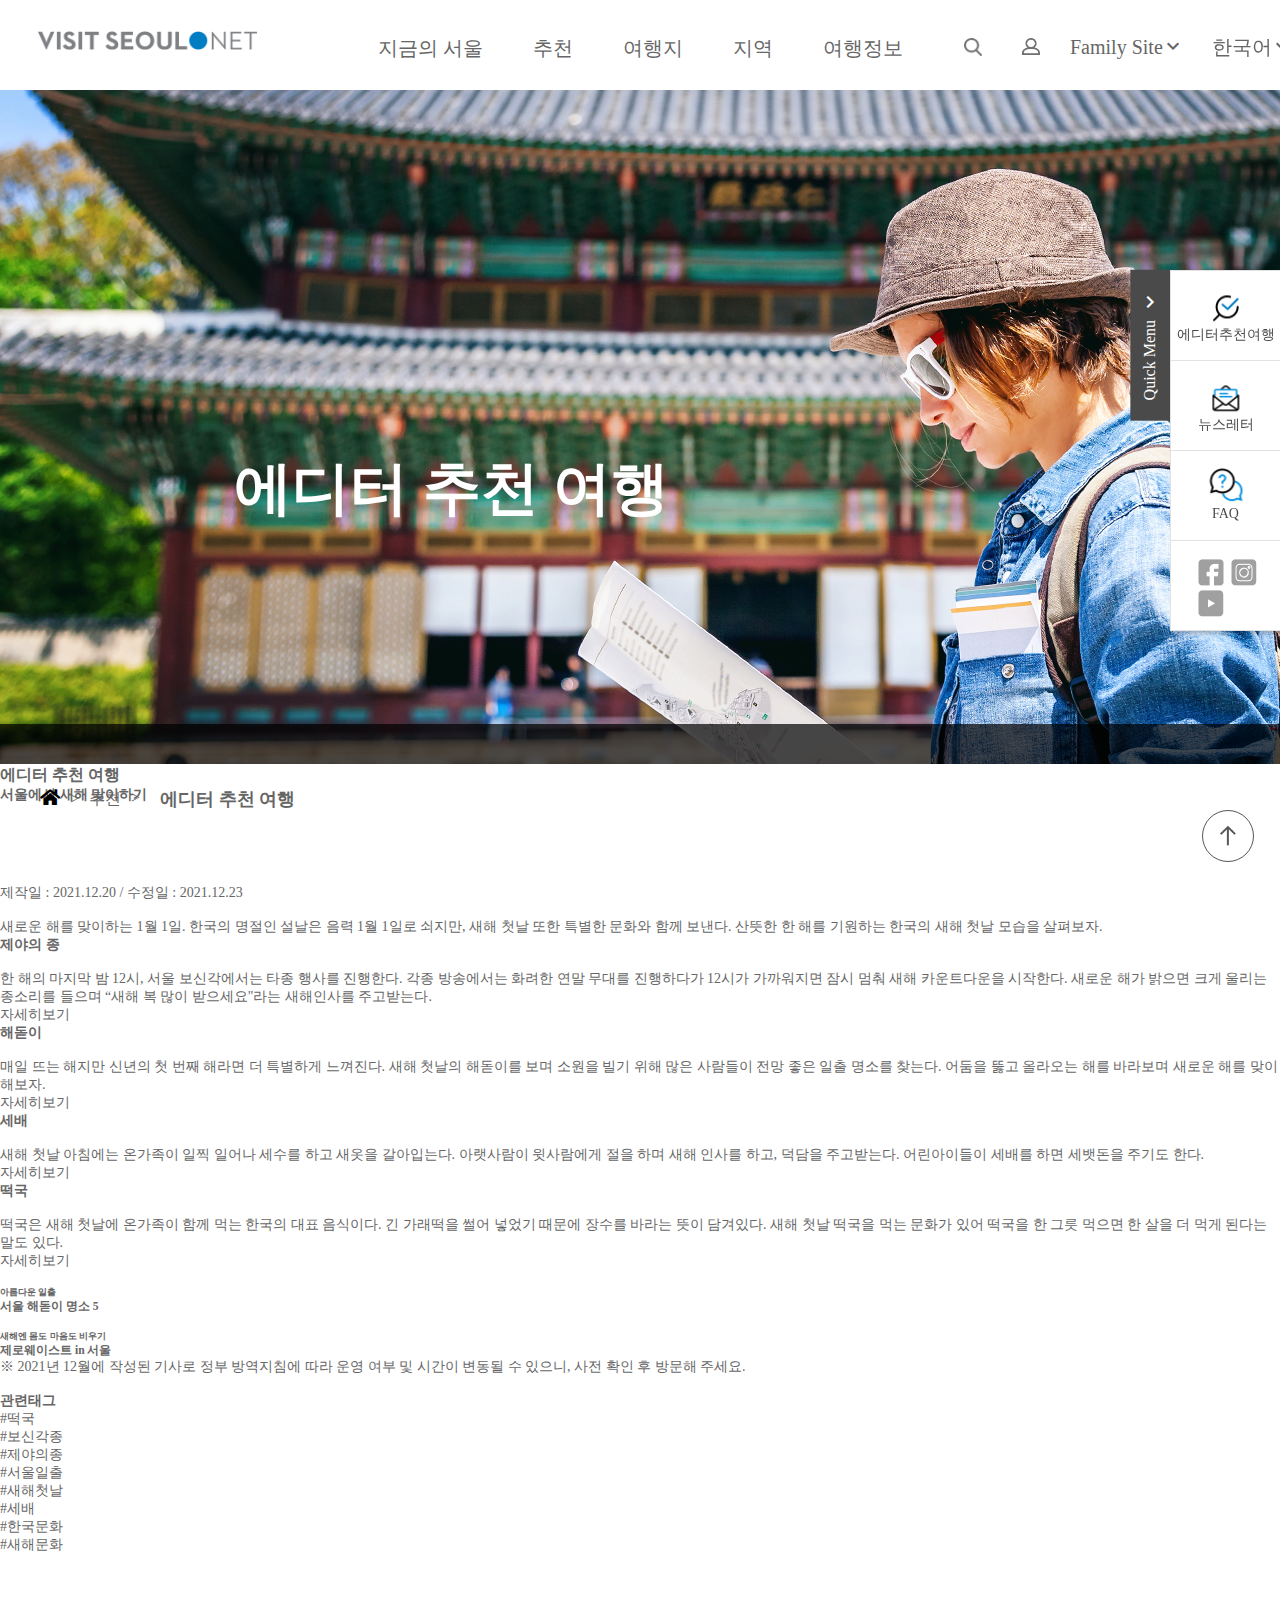
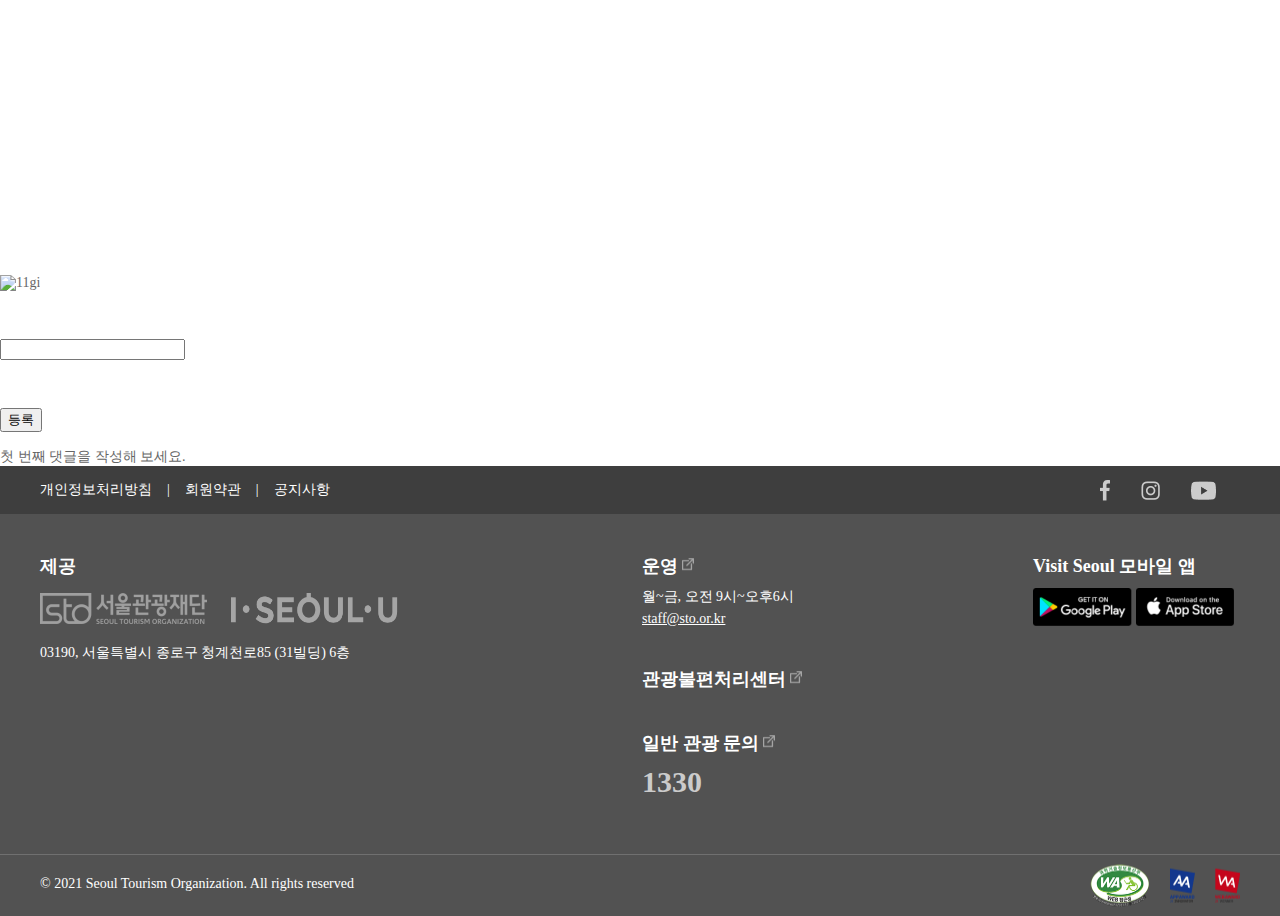
==== page/editors_pick.html @ bf6af407 "first" ====
<!DOCTYPE html>
<html lang="ko">
  <head>
    <meta charset="utf-8" />
    <meta http-equiv="X-UA-Compatible" content="IE=edge" />
    <meta name="viewport" content="width=device-width, initial-scale=1, viewport-fit=cover" />
    <meta name="apple-mobile-web-app-title" content="VisitSeoul" />
    <title>서울관광의 모든 것, Visit Seoul | 서울시 공식 관광정보 웹사이트</title>
    <meta name="description" content="다양한 서울 여행 정보를 만나보세요. 서울의 명소, 맛집, 카페, 호텔, 축제, 공연, 에디터 추천 여행 등 서울의 놀거리. 교통, 가이드북, 지도 등 여행 시 필요한 유용한 서울관광정보를 서울관광재단 Visit Seoul이 제공합니다." />
    <link rel="shortcut icon" type="image/x-icon" href="../favicon (1).ico" />
    <link href="https://fonts.googleapis.com/icon?family=Material+Icons" rel="stylesheet">
    <link rel="stylesheet" href="../fa/css/all.min.css" />
    <link rel="stylesheet" href="../css/web-font.css" />
    <link rel="stylesheet" href="../css/style-pc.css" media="screen and (min-width: 770.0px)" />
    <link rel="stylesheet" href="../css/style-m.css" media="screen and (max-width: 769.9px)" />
    <script src="../js/jquery-3.6.0.min.js"></script>
    <script src="../js/dino-common.js"></script>
  </head>

  <body class="sub editiors-pick">
    <div id="wrapper">
      <a href="#main" id="skip-nav">본문 바로가기</a>
      
      <div class="quick-menu on">
        <p>Quick Menu<span class="material-icons">expand_more</span></p>
        
        <ul>
          <li><a href="#"><img alt="에디터추천여행" src="../img/icn_quickMenu_pick@2x.png"><span>에디터추천여행</span></a></li>
          <li><a href="#"><img alt="뉴스레터" src="../img/icn_quickMenu_newsletter@2x.png"><span>뉴스레터</span></a></li>
          <li><a href="#"><img alt="FAQ" src="../img/icn_quickMenu_faq@2x.png"><span>FAQ</span></a></li>
          <li class="last-list">
          <a href="#">
            <img alt="facebook" src="../img/icn_quicksns_facebook@2x.png">
          </a>
          <a href="#">
            <img alt="insta" src="../img/icn_quicksns_insta@2x.png">
          </a>
          <a href="#">
            <img alt="youtube" src="../img/icn_quicksns_youtube@2x.png">
          </a>
          </li>
        </ul>
      </div>
      <div class="mobile-quick-menu">
        <ul>
          <li><a href="#">
              <h5>에디터추천여행</h5>
              <div>
              <img alt="에디터추천여행" src="../img/icn_quickMenu_pick@2x.png" />
              </div>
          </a></li>
          <li><a href="#">

              <h5>뉴스레터</h5>
              <div>
              <img alt="뉴스레터" src="../img/icn_quickMenu_newsletter@2x.png" />
              </div>
          </a></li>
          <li><a href="#">

              <h5>FAQ</h5>
              <div>
              <img alt="FAQ" src="../img/icn_quickMenu_faq@2x.png" />
              </div>
          </a></li>
          <li class="menu-open">
            <a href="#">
              <div class="open-close">
              <i class="fas fa-plus"></i>
              </div>
            </a>
          </li>
        </ul>
      </div>
      
      <a href="#" class="top-button"><img alt="top" src="../img/icn_top.png" /></a>

      <header id="header">
        <div class="header-box">
          <h1>
             <a href="/index.html"><img alt="visit seoul" src="../img/intro/ico_logo@2x.png"></a>
          </h1>
          <div id="mobile-menu" class="mobile">
            <a href="#" class="menu"><img alt="menu" src="../img/ico-mobile-menu@2x.png" /></a>
            <a href="#"><img alt="menu" src="../img/ico-search-gray@2x.png" /></a>
          </div>
          <nav id="gnb">

            <div class="mobile-gnb">
              <div class="title"> 
                <img alt="상단" class="logo" src="../img/intro/ico_logo@2x.png" />
                <a href="#"><img alt="닫기" class="close" src="../img/icn_search_close@2x.png" /></a>
                <div class="login">
                  <a href="#"><img alt="로그인" src="../img/ico-login-gray@2x.png" /></a>
                </div>
              </div>
              <ul class="sub-menu">
                  <li>
                    <a href="#">
                    Family Site<i class="fas fa-chevron-down"></i>
                    </a>
                    <div class="select">
                      <ul>
                        <li>
                          <a href="#">Visit Seoul</a>
                        </li>
                        <li>
                          <a href="#">Partners</a>
                        </li>
                        <li>
                          <a href="#">Convention</a>
                        </li>
                        <li>
                          <a href="#">About STO</a>
                        </li>
                        <li>
                          <a href="#">Medical Tour</a>
                        </li>
                        <li>
                          <a href="#">TOURISM ARCHIVE</a>
                        </li>
                        <li>
                          <a href="#">TOURISM PLAZA</a>
                        </li>
                      </ul>
                    </div>
                  </li>
                  <li>
                    <a href="#">
                    한국어<i class="fas fa-chevron-down"></i>
                    </a>
                    <div class="select">
                      <ul>
                        <li>
                          <a href="#">한국어</a>
                        </li>
                        <li>
                          <a href="#">ENGLISH</a>
                        </li>
                        <li>
                          <a href="#">일본어</a>
                        </li>
                        <li>
                          <a href="#">중국어 간체</a>
                        </li>
                        <li>
                          <a href="#">중국어 본체</a>
                        </li>
                        <li>
                          <a href="#">кийязык&nbsp;<span>beta</span></a>
                        </li>
                        <li>
                          <a href="#">Malay&nbsp;<span>beta</span></a>
                        </li>

                      </ul>
                    </div>
                  </li>
              </ul>
            </div>

            <ul>
              <li>
                <a href="#">지금의 서울<i class="fas fa-chevron-down"></i></a>
                <div class="sub">
                  <div class="content">
                    <div class="title">
                      <h3>지금의<br />서울<h3>
                    </div>
                    <div class="inner">
                      <ul>
                        <li><a href="#">이벤트</a></li>
                        <li><a href="#">축제&amp;행사  </a></li>
                        <li><a href="#">전시</a></li>
                        <li><a href="#">공연 </a></li>
                      </ul>
                    </div>
                  </div>
                </div>
              </li>

              <li>
                <a href="#">추천<i class="fas fa-chevron-down"></i></a>
                <div class="sub">
                  <div class="content">
                  <div class="title">
                    <h3>추천</h3>
                    <p>VISIT SOEUL에서 추천하는 <br />다양한 경험</p>
                  </div>
                  <div class="inner">
                    <ul>
                      <li><a href="#">에디터 추천 여행</a></li>
                      <li><a href="#">서울관광 추천 테마코스</a></li>
                      <li><a href="#">서울도보해설관광</a></li>
                      <li><a href="#">한류관광</a></li>
                      <li><a href="#">원 모어 트립(ONE MORE TRIP)</a></li>
                      <li><a href="#">서울관광할인패스</a></li>
                      <li><a href="#">서울의료관광</a></li>
                      <li><a href="#">서울관광플라자</a></li>
                    </ul>
                  </div>
                  </div>
                </div>          
              </li>

              <li>
                <a href="#">여행지<i class="fas fa-chevron-down"></i></a></a>
                <div class="sub">
                  <div class="content">
                  <div class="title">
                    <h3>여행지</h3>
                    <p>다양한 테마의 서울 여행</p>
                  </div>
                  <div class="inner">
                    <ul>
                      <li><a href="#">명소</a></li>
                      <li><a href="#">자연&amp;관광</a></li>
                      <li><a href="#">엔터테인먼트</a></li>
                      <li><a href="#">쇼핑</a></li>
                      <li><a href="#">음식</a></li>
                      <li><a href="#">호텔</a></li>
                      <li><a href="#">게스트하우스</a></li>
                    </ul>
                  </div>
                  </div>
                </div>   
              </li>

              <li>
                <a href="#">지역<i class="fas fa-chevron-down"></i></a></a>
                <div class="sub">
                  <div class="content">
                  <div class="title">
                    <h3>지역</h3>
                    <p>지역별로 구성된<br />스마트한 관광정보</p>
                  </div>
                  <div class="inner">
                    <ul>
                      <li><a href="#">광화문</a></li>
                      <li><a href="#">명동</a></li>
                      <li><a href="#">동대문</a></li>
                      <li><a href="#">홍대</a></li>
                      <li><a href="#">여의도</a></li>
                      <li><a href="#">이태원</a></li>
                      <li><a href="#">강남</a></li>
                      <li><a href="#">잠실</a></li>
                      <li><a href="#">기타</a></li>
                    </ul>
                  </div>
                  </div>
                </div>   
              </li>

              <li>
                <a href="#">여행정보<i class="fas fa-chevron-down"></i></a></a>
                <div class="sub">
                  <div class="content">
                  <div class="title">
                    <h3>여행정보</h3>
                    <p>서울 여행에 대한<br />기본 정보를 한눈에</p>
                  </div>
                  <div class="inner">
                    <ul>
                      <li><a href="#">가이드북&amp;지도</a></li>
                      <li><a href="#">교통</a></li>
                      <li><a href="#">서울시티투어버스</a></li>
                      <li><a href="#">서울의 날씨</a></li>
                      <li><a href="#">서울의 계절</a></li>
                      <li><a href="#">지역 관광정보</a></li>
                      <li><a href="#">서울다누림관광</a></li>
                      <li><a href="#">여행자 지원</a></li>
                      <li><a href="#">코로나19 서울관광안전지수 (beta)</a></li>
                    </ul>
                  </div>
                  </div>
                </div>   
              </li>
            </ul>
          </nav>
          

          <ul id="side-menu">
            <li>
              <a href="#">
                <img alt="search" src="../img/ico-search-gray@2x.png" />
              </a>
              <div class="search">
                <div class="search-box">
                  <input type="text" name="" id="search-keyword" placeholder="검색어를 입력해 주세요" />
                  <a href="#">
                    <img alt="search-keyword" src="../img/ico-search-gray@2x.png" />
                  </a>
                </div>
                <ol>
                  <h4>검색순위</h4>
                  <div class="list-1">
                    <li><p>1</p><a href="#">한강</a></li>
                    <li><p>2</p><a href="#">경복궁</a></li>
                    <li><p>3</p><a href="#">남산</a></li>
                    <li><p>4</p><a href="#">bts</a></li>
                    <li><p>5</p><a href="#">체험</a></li>
                  </div>
                  <div class="list-2">
                  <li><p>6</p><a href="#">인사동</a></li>
                  <li><p>7</p><a href="#">동대문</a></li>
                  <li><p>8</p><a href="#">북촌</a></li>
                  <li><p>9</p><a href="#">야경</a></li>
                  <li><p>10</p><a href="#">이태원</a></li>
                  </div>
                </ol>
                <a href="#">
                  <img alt="close" src="../img/icn_search_close@2x.png" />
                </a>
              </div>
            </li>

            <li>
              <a href="#">
                <img alt="login" src="../img/ico-login-gray@2x.png">
                <span class="ir-hidden">로그인</span>
              </a>
            </li>

            <li>
              <div class="title">
                <a href="#" class="left">Family Site
                  <span class="material-icons">expand_more</span>
                </a>
              </div>
              <div class="familysite">
                <ul>
                  <li>
                    <a href="#">Visit Seoul</a>
                  </li>
                  <li>
                    <a href="#">Partners</a>
                  </li>
                  <li>
                    <a href="#">Convention</a>
                  </li>
                  <li>
                    <a href="#">About STO</a>
                  </li>
                  <li>
                    <a href="#">Medical Tour</a>
                  </li>
                  <li>
                    <a href="#">TOURISM ARCHIVE</a>
                  </li>
                  <li>
                    <a href="#">TOURISM PLAZA</a>
                  </li>
                </ul>
              </div>
            </li>

            <li>
              <div class="title">
                <a href="#" class="right">한국어
                  <span class="material-icons">expand_more</span>
                </a>
              </div>

              <div class="language">
                <ul>
                  <li>
                    <a href="#">한국어</a>
                  </li>
                  <li>
                    <a href="#">ENGLISH</a>
                  </li>
                  <li>
                    <a href="#">日本語</a>
                  </li>
                  <li>
                    <a href="#">简体中文</a>
                  </li>
                  <li>
                    <a href="#">繁體中文</a>
                  </li>
                  <li>
                    <a href="#">русскийязык&nbsp;<span>beta</span></a>
                  </li>
                  <li>
                    <a href="#">Malay&nbsp;<span>beta</span></a>
                  </li>

                </ul>
              </div>
            </li>
          </ul>
        </div>  
      </header>
      
      <main id="main">
        <section id="sub_main-visual">
          <div>
            <img alt="추천여행지" src="../img/editors_pick/getImage.png" />
            <h2>에디터 추천 여행</h2>
            <div class="black-bar"></div>
          </div>
        </section>

        <section id="post">
          <ul class="top">
            <li>
              <i class="fas fa-home"></i>
            </li>
            <li>추천</li>
            <li>
              <a href="#"><h3>에디터 추천 여행</h3></a>
            </li>
          </ul>
          <article>
            <div class="title">
              <h3>에디터 추천 여행</h3>
              <h4>서울에서 새해 맞이하기</h4>
              <ul>
                <li><a href="#"><img alt="" src="" /></a></li>
                <li><a href="#"><img alt="" src="" /></a></li>  
                <li><a href="#"><img alt="" src="" /></a></li> 
                <li><a href="#"><img alt="" src="" /></a></li> 
                <li><a href="#"><img alt="" src="" /></a></li>
              </ul>
              <p class ="date">제작일 : 2021.12.20 / 수정일 : 2021.12.23</p>
            </div>


            <div class="sec1">
              <ul>
                <li>
                  <ul>
                    <li>
                      <img alt="" src="" />
                      <p>새로운 해를 맞이하는 1월 1일. 한국의 명절인 설날은 음력 1월 1일로 쇠지만, 새해 첫날 또한 특별한 문화와 함께 보낸다. 산뜻한 한 해를 기원하는 한국의 새해 첫날 모습을 살펴보자.</p>
                    </li>
                    <li>
                      <h4>제야의 종</h4>
                      <img alt="" src="" />
                      <p>한 해의 마지막 밤 12시, 서울 보신각에서는 타종 행사를 진행한다. 각종 방송에서는 화려한 연말 무대를 진행하다가 12시가 가까워지면 잠시 멈춰 새해 카운트다운을 시작한다. 새로운 해가 밝으면 크게 울리는 종소리를 들으며 “새해 복 많이 받으세요"라는 새해인사를 주고받는다.</p>
                      <p class="more-info">자세히보기</p>
                    </li>
                  </ul>
                </li>

                <li>
                  <ul>
                    <li>
                      <h4>해돋이</h4>
                      <img alt="" src="" />
                      <p>매일 뜨는 해지만 신년의 첫 번째 해라면 더 특별하게 느껴진다. 새해 첫날의 해돋이를 보며 소원을 빌기 위해 많은 사람들이 전망 좋은 일출 명소를 찾는다. 어둠을 뚫고 올라오는 해를 바라보며 새로운 해를 맞이해보자.</p>
                      <p class="more-info">자세히보기</p>
                    </li>
                  </ul>
                </li>

                <li>
                  <ul>
                    <li>
                      <h4>세배</h4>
                      <img alt="" src="" />
                      <p>새해 첫날 아침에는 온가족이 일찍 일어나 세수를 하고 새옷을 갈아입는다. 아랫사람이 윗사람에게 절을 하며 새해 인사를 하고, 덕담을 주고받는다. 어린아이들이 세배를 하면 세뱃돈을 주기도 한다.</p>
                      <p class="more-info">자세히보기</p>
                    </li>
                    <li>
                      <h4>떡국</h4>
                      <img alt="" src="" />
                      <p>떡국은 새해 첫날에 온가족이 함께 먹는 한국의 대표 음식이다. 긴 가래떡을 썰어 넣었기 때문에 장수를 바라는 뜻이 담겨있다. 새해 첫날 떡국을 먹는 문화가 있어 떡국을 한 그릇 먹으면 한 살을 더 먹게 된다는 말도 있다.</p>
                      <p class="more-info">자세히보기</p>
                    </li>
                  </ul>
                </li>
              </ul>

              <div class="linked_article">
                <ul>
                  <li><a href="">
                    <img alt="" src="" />
                    <h6>아름다운 일출</h6>
                    <h5>서울 해돋이 명소 5</h5>
                  </a></li>

                  <li><a href="">
                    <img alt="" src="" />
                    <h6>새해엔 몸도 마음도 비우기</h6>
                    <h5>제로웨이스트 in 서울</h5>
                    <p>※ 2021년 12월에 작성된 기사로 정부 방역지침에 따라 운영 여부 및 시간이 변동될 수 있으니, 사전 확인 후 방문해 주세요.</p>
                  </a></li>
                </ul>
              </div>

              <div class="linked_tag">
                <img alt="" src="" /><h4>관련태그</h4>
                <ul>
                  <li><a href="#">#떡국</a></li>
                  <li><a href="#">#보신각종</a></li>
                  <li><a href="#">#제야의종</a></li>
                  <li><a href="#">#서울일출</a></li>
                  <li><a href="#">#새해첫날</a></li>
                  <li><a href="#">#세배</a></li>
                  <li><a href="#">#한국문화</a></li>
                  <li><a href="#">#새해문화</a></li>
                </ul>
              </div>
            </div>
          </article>
         

        </section>
        
        <section id="reply">
          <ul>
            <li><a href="#"><img alt="11gi" src="" /></a></li>
            <li><a href="#"><img alt="" src="" /></a></li>
            <li><a href="#"><img alt="" src="" /></a></li>
            <li><a href="#"><img alt="" src="" /></a></li>
          </ul>

          <div class="input_reply">
            <input type="text" />
            <div class="bottom_reply">
              <ul>
                <li><a href="#"><img alt="" src="" /></a></li>
                <li><a href="#"><img alt="" src="" /></a></li>
                <li class="warning"><a href="#"><img alt="" src="" /></a></li>
              </ul>

              <button>등록</button>
            </div>
          </div>

          <img alt="" src="" />
          <p>첫 번째 댓글을 작성해 보세요.</p>

        </section>
      </main>










































      <footer id="footer">
        <div class="top-footer">
          <div class="top-inner">
          <ul class="others">
            <li><a href="#">개인정보처리방침</a></li>
            <li><a href="#">회원약관</a></li>
            <li><a href="#">공지사항</a></li>
          </ul>
          <ul class="sns">
            <li><a href="#"><img alt=" " src="../img/icn_footer_sns_facebook@2x.png" /></a></li>
            <li><a href="#"><img alt=" " src="../img/icn_footer_sns_insta@2x.png" /></a></li>
            <li><a href="#"><img alt=" " src="../img/icn_footer_sns_youtube@2x.png" /></a></li>
          </ul>
        </div>
        </div>
        <div class="main-footer">
          <ul class="footer-middle">
            <li class="address">
              <address>
                <h4>제공</h4>
                <a href="#"><img alt=" " src="../img/logo_sto_ko@2x.png" /></a>
                <a href=""><img alt=" " src="../img/logo_iseoulu@2x.png" /></a>
                <p>03190, 서울특별시 종로구 청계천로85 (31빌딩) 6층</p>
              </address>
            </li>

            <li class="inquiry">
              <ul>
                <li>
                  <a href="#">
                    <h4>운영</h4>
                    <img alt=" " src="../img/icn_footer_link@2x.png">
                  </a>
                  <p>월~금, 오전 9시~오후6시</p>
                  <a href="mailto:staff@sto.or.kr" class="email">staff@sto.or.kr</a>
                </li>

                <li>
                  <a href="#">
                    <h4>관광불편처리센터</h4>
                    <img alt=" " src="../img/icn_footer_link@2x.png">
                  </a>
                </li>

                <li>
                  <a href="#">
                    <h4>일반 관광 문의</h4>
                    <img alt=" " src="../img/icn_footer_link@2x.png">
                  </a>
                  <p class="number">1330</p>
                </li>
              </ul>
            </li>


            <li class="mobile-app">
              <h4>Visit Seoul 모바일 앱</h4>
                <a href="#">
                  <img alt=" " src="../img/img_googleplay@2x.png">
                  <img alt=" " src="../img/img_ios@2x.png">
                </a>
            </li>
          </ul>
        </div>
        <div class="bottom-footer">
          <div class="inner">
            <p>
              © 2021 Seoul Tourism Organization. All rights reserved
            </p>
            
            <ul>
              <li><img alt=" " src="../img/icn_footer_accessiblity_2022@2x.png"></li>
              <li><img alt=" " src="../img/icn_footer_appaward_2021@2x.png"></li>
              <li><img alt=" " src="../img/icn_footer_webaward_2021@2x.png"></li>
            </ul>
          </div>
        </div>
      </footer>
    </div>
    <script>
      'use strict';
    </script>



  </body>
</html>
---- css/web-font.css ----
@charset "utf-8";

@font-face {
  font-family: 'NanumSquare';
  font-weight: 300;
  src: url(../font/NanumSquareL.woff) format('woff'),
       url(../font/NanumSquareL.ttf) format('truetype');
}

@font-face {
  font-family: 'NanumSquare';
  font-weight: 400;
  src: url(../font/NanumSquareR.woff) format('woff'),
       url(../font/NanumSquareR.ttf) format('truetype');
}

@font-face {
font-family: 'NanumSquare';
font-weight: 700;
src: url(../font/NanumSquareB.woff) format('woff'),
     url(../font/NanumSquareB.ttf) format('truetype');
}

@font-face {
font-family: 'NanumSquare';
font-weight: 800;
src: url(../font/NanumSquareEB.woff) format('woff'),
     url(../font/NanumSquareEB.ttf) format('truetype');
}
---- css/style-pc.css ----
@charset "utf-8";


/* reset */
html {-webkit-text-size-adjust: none; text-size-adjust: none;}
body {margin: 0;}
h1, h2, h3, h4, h5, h6, ul, ol, li, dl, dt, dd, p {margin: 0; padding: 0;}
h1, h2, h3, h4, h5, h6 {font-weight: 700;}
a {color: inherit; text-decoration: inherit;}
li {list-style: none;}
img {vertical-align: middle; max-width: 100%;}
address, em, i, cite {font-style: normal;}
table {border-collapse: collapse;}
table caption {overflow: hidden; width: 0; height: 0;}
i[class^="fa"] {position: relative; display: inline-block; vertical-align: middle; overflow: hidden;}
i[class^="fa"] span {position: absolute; left: -9999px;}
.ir-hidden {position: absolute; left: -9999px;}
.mobile {display: none !important;}
br.only-m {content: '';}
br.only-m::after {content: '\00a0';}


/* common */
body {font-family: 'NotoSansKR''Tangerine', sans-serif, serif; font-size: 14px; color: #333333; background: #ffffff;}
#wrapper {min-width: 770px; overflow: hidden;}
#skip-nav {position: fixed; left:0; top: -40px; width: 100%; line-height: 40px; text-align: center; background-color: rgba(0, 0, 0, 0.8); color: #ffffff; font-size: 16px; transition: top 0.3s; z-index: 100000;}
#skip-nav:focus {top: 0;}

#wrapper > div.mobile-quick-menu {display: none;}
#wrapper > div.quick-menu {position: fixed; right: 0; top: 50%; transform: translate(100%, -50%); z-index: 10000;}
#wrapper > div.quick-menu.on {position: fixed; right: 0.5px; top: 50%; transform: translate(0, -50%); z-index: 1000; box-shadow: 5px 3px 5px 0 rgba(2, 0, 5, 0.3), -5px -5px 5px 5px rgba(0, 0, 0, 0.2) inset;}

#wrapper > div.quick-menu p {position: absolute; width: 151px; height: 40px; background-color: #4a4a4a; color: #ffffff; font-size: 16px; text-align: center; line-height: 40px; left: 0; top: 20%; transform: translate(-63%, -42%) rotate(270deg);}
#wrapper > div.quick-menu p span {position: relative; top: 17%; padding-left: 6px;}
#wrapper > div.quick-menu ul {width: 110px; height: 360px; background-color: #ffffff;}
#wrapper > div.quick-menu ul li {position: relative; width:100%; height: 89px; border: 1px solid #e2e2e2;}
#wrapper > div.quick-menu ul li + li {border-top: none;}

#wrapper > div.quick-menu ul li a {width: 110px; height: 89px; position: absolute; }
#wrapper > div.quick-menu ul li a span {width: 110px; position: absolute; left: 0; top: 30px; left: 50%; top: 60%; transform: translate(-50%, 10%); text-align: center; font-size: 14px; color: #4a4a4a;}
#wrapper > div.quick-menu ul li a img {position: relative; width: 26px; height: 26px; left: 50%; top: 30%; transform: translate(-50%, -10%);}
#wrapper > div.quick-menu ul li + li img {width: 27px;}
#wrapper > div.quick-menu ul li:nth-child(3) img {width: 33px; height: 33px; left: 50%; top: 30%; transform: translate(-50%, -30%);}

#wrapper > div.quick-menu ul li.last-list {}
#wrapper > div.quick-menu ul li.last-list a {width: 25px; height: 25px;}
#wrapper > div.quick-menu ul li.last-list a:nth-child(1) {left: 25%; top: 15%;}
#wrapper > div.quick-menu ul li.last-list a:nth-child(2) {left: 55%; top: 15%;}
#wrapper > div.quick-menu ul li.last-list a:nth-child(3) {left: 25%; top: 50%;}

#wrapper > a.top-button {position: fixed; z-index: 1000000; right: 2%; top: 90vh; border: 1px solid #555555; width: 50px; height: 50px; border-radius: 30px; text-align: center; background-color: #ffffff;}
#wrapper > a.top-button > img {position: relative; left: 0; top: 50%; transform: translate(0, -50%); width: 16px;}

#header {position: fixed; left: 0; top: 0;  width: 100%; height: 90px; background-color: #ffffff; color: #666666; font-size: 20px; box-sizing: border-box; z-index: 1000;}
#header > div.header-box {position: relative; height: 100%;}
#header h1 {position: absolute; left: 3%; top: 40%; transform: translate(0, -50%); width: 220px; z-index: 10000;}
#header h1 a {display: block;}


#gnb {position: absolute; left: 50%; top: 25px; transform: translate(-50%, 0); z-index: 1000;}
#gnb > div.mobile-gnb {display: none;}
#gnb > ul > li {float: left;}

#gnb > ul > li > a {display: block; padding: 10px 25px 23px 25px; font-size: 20px;}
#gnb > ul > li > a > i {display: none;}
#gnb > ul > li.open > a,
#gnb > ul > li > a:hover {border-bottom: 5px solid #137DC3; transition: all 0.1s;}

#gnb > ul > li > div.sub {display: none;}


#gnb > ul > li > div.sub {position: fixed; left: 0; top: 90px; width: 100%; color: #000000; background-color: #ffffff; height: 60vh; z-index: 1000;}
#gnb > ul > li > div.sub > div.content {position: relative; width: 1000px; height: 500px; left: 50%; top: 10%; transform: translate(-50%, 0);}

#gnb > ul > li > div.sub > div.content > div.title {width: 250px; height: 100%;}
#gnb > ul > li > div.sub > div.content > div.title h3 {font-size: 42px;}
#gnb > ul > li > div.sub > div.content > div.title p {font-size: 16px; margin-top: 10px;}
#gnb > ul > li > div.sub > div.content > div.inner {position: absolute; width: 500px; left: 25%; top: 0; color: #333333; font-size: 20px;}
#gnb > ul > li > div.sub > div.content > div.inner > ul > li {}
#gnb > ul > li > div.sub > div.content > div.inner > ul > li:hover {color: #137DC3; transition: all 0.3s;}
#gnb > ul > li > div.sub > div.content > div.inner > ul > li + li {padding-top: 20px;}

/* #gnb div.sub div.content-box { margin: 0 auto;}
#gnb div.sub > div.top > div > ul {overflow: hidden;}
#gnb div.sub > div.top > div > ul > li {float: left; width: 20%; margin-bottom: 20px;}
#gnb div.sub > div.top > div > ul > li:nth-child(5n + 1) {clear: left;}
#gnb div.sub > div.top > div > ul > li > a {font-size: 14px; font-weight: 700; color: #ffffff;}

#gnb div.sub > div.top > div > ul > li > ul {margin-top: 15px;}
#gnb div.sub > div.top > div > ul > li > ul > li + li {margin-top: 6px;} */

#side-menu {position: absolute; width: 100%; height: 90px; right: 70px; top: 0;}
#side-menu li {float: left; position: relative; left: 80%; top: 28px; height: 30px;}
#side-menu li div.title {font-weight: 540; top: 5%}
#side-menu li div.title.on {color: #0066eb;}
#side-menu li div.title span {left: 10%; top: 30%; transform: translate(-30%, 15%);}
#side-menu > li + li {padding-left: 20px;}
#side-menu li img {width: 18px; padding: 10px;}
#side-menu li div {position: relative; top: 5px;}
#side-menu li div a p {position: absolute; top: 65%; transform: translate(50%, -10%); overflow: hidden; width: 110px; height: 10px; text-indent: -9999px;}


#side-menu li div.search {display: none;}
#side-menu li div.familysite {display: none;}
#side-menu li div.language {display: none;}

#side-menu li div.search {position: absolute; width: 487px; height: 436px; left: -400px; top: 60px; background-color: #ffffff;}
#side-menu li div.search div.search-box {position: relative; left: 50%; top: 25px; width: 450px; height: 40px; transform: translate(-50%, 0); font-size: 18; border: none; border-bottom: 1px solid #666666;}
#side-menu li div.search div.search-box input {position: relative; width: 395px; height: 33px; border: none; font-size: 20px; top: 4px;}
#side-menu li div.search ol {position: absolute; width: 435px; height: 297px; top: 10%; left: 50%; transform: translate(-50%, 20%);}
#side-menu li div.search ol h4 {font-weight: 800; color: #000000;}

#side-menu li div.search ol div.list-1 {position: absolute; width: 200px; height: 290px;}
#side-menu li div.search ol div.list-2 {position: absolute; width: 200px; height: 290px; right: 0}
#side-menu li div.search ol div.list-1 li {position: relative; left: 0; top: 20px; width: 180px; margin: 20px 0 0 10px; }
#side-menu li div.search ol div.list-1 li > a {position: absolute; padding-left: 50px;}
#side-menu li div.search ol li > p {position: absolute; width: 28px; height: 28px; border-radius: 5px; background-color: #535353; color: #ffffff; text-align: center; font-size: 15px; line-height: 28px;}
#side-menu li div.search ol div.list-2 li {position: relative; left: 0; top: 20px; width: 180px; margin: 20px 0 0 10px; }
#side-menu li div.search ol div.list-2 li > a {position: absolute; padding-left: 50px;}
#side-menu li div.search > a {width: 487px; height: 35px; border: 1px solid #cbcbcb; position: absolute; left: -2px; bottom: 0; background-color: #ededed;}
#side-menu li div.search > a > img {position: absolute; right: 0; }


#side-menu li div.familysite {position: absolute; background-color: #ffffff; width: 220px; height: 300px; left: 0; top: 50px; border: 1px solid #cbcbcb; }
#side-menu li div.familysite ul li {position: relative; left: 12px; top: 12px; width: 190px; padding: 2px; font-size: 16px; font-weight: 500; background-color: #f6f6f6;  line-height: 30px;}
#side-menu li div.familysite ul li a {padding-left: 8px;}
#side-menu li div.familysite ul li + li {margin-top: 6px;}

#side-menu li div.language {position: absolute; background-color: #ffffff; width: 220px; height: 300px; right: 0; top: 50px; border: 1px solid #cbcbcb; }
#side-menu li div.language ul li {position: relative; left: 12px; top: 12px; width: 190px; padding: 2px; font-size: 16px; font-weight: 500; background-color: #f6f6f6;  line-height: 30px;}
#side-menu li div.language ul li a {padding-left: 8px;}
#side-menu li div.language ul li + li {margin-top: 6px;}
#side-menu li div.language ul li a span {font-size: 9px; color: #188BD8;}


#main {position: relative; top: 0; left: 0;}
#main-visual {position: relative;}
#main-visual h2 {position: absolute; left: 30%; top: 35%; transform: translate(-50%, 50%); font-size: 14px; font-weight: 600; color: #ffffff; width: 420px; z-index: 100;}
#main-visual h2 > em {font-size: 48px;}
#main-visual div.slide-box {position: relative; width: 100%; height: 46vw; overflow: hidden;}
#main-visual div.slide-box p.dummy {opacity: 0;}
#main-visual div.image-box div.box ul.slide {position: absolute; left: 0; top: 0; width: 100%; height: 100%;}
#main-visual div.slide-box div.box ul.slide > li {position: absolute; left: 0; top: 0; width: 100%; height: 100%;}
#main-visual div.slide-box div.box ul.slide > li:first-child {display: block;}
#main-visual div.slide-box div.box ul.slide > li > img {width: 100%; height: 100%; display: block;}

#main-visual div.slide-box div.box div.indicator {position: absolute; left: 0; bottom: 5%; width: 100%; text-align: center;}
#main-visual div.slide-box div.box div.indicator > ul {display: inline-block; vertical-align: middle; margin-right: 5px;}
#main-visual div.slide-box div.box div.indicator > ul > li {float: left;} 
#main-visual div.slide-box div.box div.indicator > ul > li > a {display: block; width: 8px; height: 8px; background-color: none; border: 2.4px solid #ffffff; overflow: hidden; text-indent: -9999px; border-radius: 100px; transition: all 0.3s;}
#main-visual div.slide-box div.box div.indicator > ul > li.on a {width: 8px; background-color: #ffffff;}
#main-visual div.slide-box div.box div.indicator > ul > li + li {margin-left: 15px;}
#main-visual div.slide-box div.box div.indicator a.play {display: inline-block; width: 24px; height: 24px; border-radius: 100px; overflow: hidden; box-sizing: border-box; color: #ffffff; vertical-align: middle;}
#main-visual div.slide-box div.box p.control a {position: absolute; top: 50%; transform: translate(0, -50%); overflow: hidden; width: 50px; height: 100px; text-indent: -9999px;}
#main-visual div.slide-box div.box p.control a::before {content:''; position: absolute; left: 50%; top: 50%; width: 80px; height: 80px; box-sizing: border-box; border: 2px solid #ffffff; transform: translate(-50%, -50%) rotate(45deg); box-shadow: 2px 2px 5px 0 rgba(0, 0, 0, 0.2), 2px 2px 5px 0 rgba(0, 0, 0, 0.2) inset;}
#main-visual div.slide-box div.box p.control a.prev {left: 50px;}
#main-visual div.slide-box div.box p.control a.prev::before {left: calc(50% + 50px);}
#main-visual div.slide-box div.box p.control a.next {right: 50px;}
#main-visual div.slide-box div.box p.control a.next::before {left: calc(50% - 50px);}


#season {left: 0; top: 0; position: relative; height: 80vh;}
#season h3 {font-size: 34px; font-weight: 200; text-align: center; padding: 4% 0 2% 0; color: #222222;}
#season ul.title {position: absolute; left: 50%; top: 150px; transform: translate(-50%, 0); text-align: center;}
#season ul.title li {float: left; font-size: 18px; font-weight: 100; color: #555555; padding: 10px 20px 35px 20px; }
#season ul.title > li > a:focus {text-decoration: underline; font-weight: 700; color: #222222;}

#season div.inner-box {position: relative; top: 70px; width: 100%; height: 380px;}
#season div.inner-box ul {position: absolute; width: 1200px; left: 50%; top: 0; transform: translate(-50%, 0); padding-bottom: 30px; }
#season div.inner-box ul li {float: left; left: 0; top: 0; padding-top: 20px;}
#season div.inner-box ul li + li {padding-left: 20px;}
#season div.inner-box ul li a img {width: 380px; height: 277px;}
#season div.inner-box ul li a div.hover {position: absolute; left: 0; top: 20px; width: 380px; height: 277px; text-align: center;}

#season div.inner-box ul li + li a div.hover {position: absolute; left: 400px; top: 20px; width: 380px; height: 277px; text-align: center;}
#season div.inner-box ul li + li + li a div.hover {position: absolute; left: 800px; top: 20px; width: 380px; height: 277px; text-align: center;}
#season div.inner-box ul li a div.hover p {display: none;}
#season div.inner-box ul li a div:hover {width: 380px; height: 277px; background-color: rgba(0, 0, 0, 0.7); transition: 0.3s;}
#season div.inner-box ul li a div:hover p {display: block; position: relative; top: 40%; color: #ffffff; font-weight: 700;}
#season div.inner-box ul li a h5 {padding: 10px 0; font-size: 22px; font-weight: 500; color: #333333;}
#season div.inner-box ul li a p {font-size: 14px; color: #000000;}

#season div.inner-box ul:nth-child(2) {display: none;}
#season div.inner-box ul:nth-child(3) {display: none;}


#banner {position: relative; width: 100%; height: 235px; top: 50px;}
#banner ul {position: absolute; width: 100%; height: 100%; left: 0; top: 0; padding-bottom: 30px;}
#banner ul li {position: absolute; width: 1200px; height: 100%; left: 50%; top: 50%; transform: translate(-50%, -30%);}
#banner a img.prev {position: absolute; left: 9%; top: 150px; width: 60px;}
#banner a img.next {position: absolute; right: 9%; top: 150px; width: 60px;}


#shopping {position: relative; height: 1700px; width: 100%; left: 0; top: 200px;}
#shopping h3 {font-size: 34px; font-weight: 200; text-align: center; padding-bottom: 50px; color: #222222;}
#shopping div.top5 {position: relative; left: 0; top: 0;}
#shopping ul {position: absolute; width: 1200px; height: 1300px; left: 50%; top: 0; transform: translate(-50%, 0);}
#shopping ul li {float: left;}
#shopping ul li img {}
#shopping ul li div.detail {width: 370px; height: 192px;}
#shopping ul li div.detail h4 {font-size: 22px; color: #333333;}
#shopping ul li div.detail p {font-size: 15px; color: #333333;}

#shopping ul li.top1 {height: 420px;}
#shopping ul li.top1 a div.hover {position: absolute; left: 0; top: 0; width: 785px; height: 380px; text-align: center;}
#shopping ul li.top1 a div.hover p {display: none;}
#shopping ul li.top1 a div.hover:hover {width: 785px; height: 380px; background-color: rgba(0, 0, 0, 0.7); transition: 0.3s;}
#shopping ul li.top1 a div.hover:hover p {display: block; position: relative; top: 45%; color: #ffffff; font-weight: 700;}
#shopping ul li.top1 a div.detail {position: relative; right: -100%; top: 0; transform: translate(10%, -195%); background: url(../img/01.png) left -73px no-repeat;}
#shopping ul li.top1 a div.detail h4 {position: relative; top: 50%; left: 0;}
#shopping ul li.top1 a div.detail p {position: relative; top: 80%; left: 0;}

#shopping ul li.top2 {height: 420px;}
#shopping ul li.top2 a img {right: 0; top: 0; transform: translate(50%, 0);}
#shopping ul li.top2 a div.hover {position: absolute; right: 0; top: 50%; transform: translate(-2.8%, -60.5%); width: 785px; height: 380px; text-align: center;}
#shopping ul li.top2 a div.hover p {display: none;}
#shopping ul li.top2 a div.hover:hover {width: 785px; height: 380px; background-color: rgba(0, 0, 0, 0.7); transition: 0.3s;}
#shopping ul li.top2 a div.hover:hover p {display: block; position: relative; top: 45%; color: #ffffff; font-weight: 700;}
#shopping ul li.top2 a div.detail {position: relative; left:0%; top: -100%; background: url(../img/02.png) left center no-repeat;}
#shopping ul li.top2 a div.detail h4 {position: relative; top: 50%; left: 0;}
#shopping ul li.top2 a div.detail p {position: relative; top: 80%; left: 0;}

#shopping ul div.top {position: relative; top: 65%; left: 0; background-color: burlywood; }
#shopping ul div.top div.top-inner {position: absolute;}
#shopping ul div.top li {float: left;}
#shopping ul div.top li + li {padding-left: 33px;}
#shopping ul div.top li img { width: 370px; height: 310px;}
#shopping ul div.top a div.hover {position: absolute; left: 0; top: 0; width: 370px; height: 310px; text-align: center;}
#shopping ul div.top li + li a div.hover  {position: absolute; left: 403px; top: 0; width: 370px; height: 310px; text-align: center;}
#shopping ul div.top li + li + li a div.hover  {position: absolute; left: 806px; top: 0; width: 370px; height: 310px; text-align: center;}
#shopping ul div.top a div.hover p {display: none;}
#shopping ul div.top a div.hover:hover {width: 370px; height: 310px; background-color: rgba(0, 0, 0, 0.7); transition: 0.3s;}
#shopping ul div.top a div.hover:hover p {display: block; position: relative; top: 45%; color: #ffffff; font-weight: 700;}
#shopping ul div.top a div.detail h4 {position: relative; top: 50%; left: 0;}
#shopping ul div.top a div.detail p {position: relative; top: 70%; left: 0;}
#shopping ul div.top div.top-inner li:nth-child(1) a div.detail {position: absolute; background: url(../img/03.png) left center no-repeat;}
#shopping ul div.top div.top-inner li:nth-child(2) a div.detail {position: absolute; background: url(../img/04.png) left center no-repeat;}
#shopping ul div.top div.top-inner li:nth-child(3) a div.detail {position: absolute; background: url(../img/05.png) left center no-repeat;}



#festival {position: relative; background-color: #f4f4f4; height: 740px;}
#festival h3 {font-size: 34px; font-weight: 200; text-align: center; padding: 4% 0 2% 0; color: #222222; margin-bottom: 20px;}
#festival ul {position: absolute; width: 1920px; height: 490px; overflow: hidden; left: 1%;}
#festival ul li {float: left; width: 235px; height: 490px;}
#festival ul li + li {padding-left: 38px;}
#festival ul li a img {width: 235px; height: 354px; padding-bottom: 20px;}
#festival ul li em {font-size: 20px;}
#festival ul li p {font-size: 20px; width: 200px; white-space: nowrap; overflow: hidden; text-overflow: ellipsis; padding-top: 20px;}
#festival ul li p + p {font-size: 15px;}
#festival a img.prev {position: relative; left: 0.5%; top: 20%; width: 60px;}
#festival a img.next {position: relative; right: -93%; top: 20%; width: 60px;}


#hotplace {position: relative; width: 100%; height: 1500px;}
#hotplace h3 {font-size: 34px; font-weight: 200; text-align: center; padding: 4% 0 1% 0; color: #222222; margin-bottom: 20px;}
#hotplace div.content {position: relative; max-width: 100%; height: 100%;}

#hotplace div.content div.map {position: absolute; width: 1200px; height: 600px; background: url(../img/intro/map.png) center center no-repeat; background-size: contain; left: 50%; top: 0; transform: translate(-50%, 0);}
#hotplace div.content div.map > ul > li:nth-child(1) {position: absolute; left: 40%; top: 50%;}
#hotplace div.content div.map > ul > li:nth-child(2) {position: absolute; left: 50%; top: 58%;}
#hotplace div.content div.map > ul > li:nth-child(3) {position: absolute; left: 50%; top: 38%;}
#hotplace div.content div.map > ul > li:nth-child(4) {position: absolute; left: 67%; top: 50%;}
#hotplace div.content div.map > ul > li:nth-child(5) {position: absolute; left: 58%; top: 48%;}


#hotplace div.content div.map > ul > li:hover {transform: scale(1.3); transition: all 0.3s;}
#hotplace div.content div.map-info {position: absolute; width: 1200px; height: 350px; top: 600px; left: 50%; transform: translate(-50%, 0);}
#hotplace div.content div.map-info > div.inner-box > ul {position: absolute; left: 50%; top: 0; transform: translate(-50%, 0);}
#hotplace div.content div.map-info > div.inner-box > ul > li > h4 {font-size: 20px; color: #555555; font-weight: 200;}

#hotplace div.content div.map-info > div.inner-box > ul > li {float: left;}
#hotplace div.content div.map-info > div.inner-box > ul > li > h4 > a {display: block; padding: 10px 25px;}
#hotplace div.content div.map-info > div.inner-box > ul > li > h4 > a.on {font-weight: 600; color: #000000; border-bottom: 4px solid #000000;}

#hotplace div.content div.map-info > div.inner-box > ul li ul.inner {overflow: hidden;}
#hotplace div.content div.map-info > div.inner-box > ul li ul.inner {position: absolute; top: 60px; width: 1200px; left: 50%; transform: translate(-50%, 0);}
#hotplace div.content div.map-info > div.inner-box > ul li ul.inner li {float: left; width: 274px; height: 280px;;}
#hotplace div.content div.map-info > div.inner-box > ul li ul.inner li a {display: block;}
#hotplace div.content div.map-info > div.inner-box > ul li ul.inner li a div.hover {position: absolute; left: 0; top: 0; width: 274px; height: 180px; text-align: center;}
#hotplace div.content div.map-info > div.inner-box > ul li ul.inner li + li a div.hover {left: 307px;}
#hotplace div.content div.map-info > div.inner-box > ul li ul.inner li + li + li a div.hover {left: 615px;}
#hotplace div.content div.map-info > div.inner-box > ul li ul.inner li + li + li + li a div.hover {left: 925px;}
#hotplace div.content div.map-info > div.inner-box > ul li ul.inner li a div.hover p {display: none;}
#hotplace div.content div.map-info > div.inner-box > ul li ul.inner li a div:hover {width: 274px; height: 180px; background-color: rgba(0, 0, 0, 0.7); transition: 0.3s;}
#hotplace div.content div.map-info > div.inner-box  > ul li ul.inner li a div:hover p {display: block; position: relative; top: 40%; color: #ffffff; font-weight: 700;}


#hotplace div.content div.map-info > div.inner-box > ul li ul.inner li + li {margin-left: 34px;}
#hotplace div.content div.map-info > div.inner-box > ul li ul.inner li img {width: 100%; height: 180px;}
#hotplace div.content div.map-info > div.inner-box > ul li ul.inner li h5 {font-size: 25px; color: #333333; font-weight: 400; padding: 10px 0 10px 0;}
#hotplace div.content div.map-info > div.inner-box > ul li ul.inner li p {overflow: hidden; text-overflow: ellipsis; display:-webkit-box; -webkit-line-clamp: 2; -webkit-box-orient: vertical;}

#hotplace div.content div.map-info > div.inner-box >  ul > li:nth-child(2) > ul {display: none;}
#hotplace div.content div.map-info > div.inner-box > ul > li:nth-child(3) > ul {display: none;}
#hotplace div.content div.map-info > div.inner-box > ul > li:nth-child(4) > ul {display: none;}
#hotplace div.content div.map-info > div.inner-box > ul > li:nth-child(5) > ul {display: none;}


#hotplace div.more_info {position: absolute; width: 100%; height: 240px; z-index: 100; bottom: 50px; left: 0;}
#hotplace div.more_info ul {position: absolute; width: 1200px; height: 100%; left: 50%; top: 0; transform: translate(-50%, 0); }
#hotplace div.more_info ul li {float: left;}
#hotplace div.more_info ul li:nth-child(2n) {padding-left: 25px;}
#hotplace div.more_info ul li:nth-child(1) {padding-bottom: 25px;}
#hotplace div.more_info ul li:nth-child(2) {padding-bottom: 25px;}
#hotplace div.more_info ul li a img {width: 586px; height: 100px;}
#hotplace div.more_info ul li a {position: relative;}
#hotplace div.more_info ul li a h4 {height: 30px; width: 200px; position: absolute; font-size: 22px; color: #ffffff; left: 0%; top: 30%; transform: translate(0, -30%); font-weight: 400; padding-left: 25px;}
#hotplace div.more_info ul li a > p {display: inline-block; position: absolute; right: 5%; top: 30%; transform: translate(0, -40%);   border: 1px solid #ffffff; background-color: #ffffff; font-size: 16px; padding: 6px 16px 6px 16px; box-sizing: border-box; }



#tv {position: relative; width: 100%; height: 1250px; top: 0;}
#tv h3 {font-size: 34px; font-weight: 200; text-align: center; padding: 4% 0 1% 0; color: #222222; margin-bottom: 20px;}
#tv ul li a img.youtube {width: 582px;}
#tv div.media {position: relative; width: 100%; height: 100%;}
#tv div.media ul {position: absolute; width: 1200px; height: 1250px; overflow: hidden; left: 50%; top: 0; transform: translate(-50%, 0);}
#tv div.media ul li {float: left;}
#tv div.media ul li:nth-child(2n) {padding-left: 36px;}
#tv div.media ul li:nth-child(3) {padding-top: 120px;}
#tv div.media ul li:nth-child(4) {padding-top: 120px;}
#tv div.media ul li a h4 {font-size: 25px; font-weight: 400; padding-top: 10px;}
#tv div.img_detail {font-size: 20px; display: block; position: absolute; color: #333333; padding: 20px 0 20px 0;}
#tv div.img_detail p:nth-child(1)::after {content: '|'; padding-left: 20px;  line-height: 10px;}
#tv div.img_detail p {float: left; line-height: 15px;}
#tv div.img_detail img {float: left; padding: 0 15px 0 30px; line-height: 25px;}


#footer {position: relative; width: 100%; height: 450px; background-color: #525252;}
#footer div.top-footer {display: block; height: 48px; background-color: #3e3e3e; color: #ffffff;}
#footer div.top-footer > div.top-inner {position: absolute; width: 1200px; left: 50%; top: 0; transform: translate(-50%, 0);}
#footer div.top-footer ul {position: absolute; width: 400px; height: 48px; font-size: 14px; font-weight: 100;}
#footer div.top-footer ul.others {left: 0; top: 0; line-height: 48px;}
#footer div.top-footer ul.others li {float: left; position: relative; } 
#footer div.top-footer ul.others li + li::before {content: '|'; padding: 0 15px 0 15px;}
#footer div.top-footer ul.sns {position: absolute; left: 100%; top: 0; transform: translate(-35%, 0); line-height: 48px;}
#footer div.top-footer ul.sns li {width: 25px; float: left;}
#footer div.top-footer ul.sns li + li {padding-left: 31px;}
#footer div.top-footer ul.sns li:nth-child(1) {width: 10px; height: 21px;}
#footer div.top-footer ul.sns li:nth-child(2) {width: 19px; height: 19px;}

#footer div.main-footer {display: block; position: relative; height: 340px; background-color: #525252;}
#footer div.main-footer ul.footer-middle {position: absolute; width: 1200px; left: 50%; top: 0; transform: translate(-50%, 0); padding-top: 40px;}
#footer div.main-footer ul.footer-middle li {float: left;}
#footer div.main-footer ul.footer-middle li.address {position: relative; width: 380px; height: 255px; left: 0%; top: 0;}
#footer div.main-footer ul.footer-middle li.address address {position: relative; width: 100%; height: 150px;}
#footer div.main-footer ul.footer-middle li.address address h4 {font-size: 18px; color: #ffffff; padding-bottom: 15px;}
#footer div.main-footer ul.footer-middle li.address address a img {width: 167px; height: 31px; padding-right: 20px;}
#footer div.main-footer ul.footer-middle li.address address p {margin-top: 20px; color: #ffffff;}



#footer div.main-footer ul.footer-middle li.inquiry {position: relative; width: 175px; height: 255px; left: 16%; top: 0; padding-left: 30px;}
#footer div.main-footer ul.footer-middle li.inquiry ul li {padding-bottom: 40px; color: #ffffff;}
#footer div.main-footer ul.footer-middle li.inquiry ul li a.email {text-decoration: underline;}
#footer div.main-footer ul.footer-middle li.inquiry a {position: relative;}
#footer div.main-footer ul.footer-middle li.inquiry p {padding: 10px 0 5px 0;}

#footer div.main-footer ul.footer-middle li.inquiry a h4 {font-size: 18px; color: #ffffff; display: inline-block;}
#footer div.main-footer ul.footer-middle li.inquiry a img {width: 12px; left: 0; top: 5%; transform: translate(0, -40%);}
#footer div.main-footer ul.footer-middle li.inquiry ul li:nth-child(3) p {font-size: 30px; font-weight: 700; color: #cbcbcb;}



#footer div.main-footer ul.footer-middle li.mobile-app {position: relative; width: 205px; height: 255px; right: -34%; top: 0;}
#footer div.main-footer ul.footer-middle li.mobile-app h4 {font-size: 18px; color: #ffffff; display: inline-block;}
#footer div.main-footer ul.footer-middle li.mobile-app a img {height: 38px; margin-top: 10px;}


#footer div.right {width: 205px; height: 255px;}



#footer div.bottom-footer {position: relative; width: 100%; height: 71px; border-top: 1px solid #707070;}
#footer div.bottom-footer div.inner {position: relative; width: 1200px; left: 50%; top: 0; transform: translate(-50%, 0); height: 71px;}
#footer div.bottom-footer p {padding-top: 20px; font-size: 14px; color: #ffffff; left: 0; top: 50%; transform: translate(0, 2%);}
#footer div.bottom-footer ul {position: absolute; right: 0; top: 50%; transform: translate(0, -40%); }
#footer div.bottom-footer ul li {position: relative; float: left; height: 71px; line-height: 45px;}

#footer div.bottom-footer ul li:nth-child(1) {width: 60px; height: 43px;}
#footer div.bottom-footer ul li:nth-child(2) {width: 25px; padding-left: 20px;}
#footer div.bottom-footer ul li:nth-child(3) {width: 25px; padding-left: 20px;}



.custom-scroll {overflow: auto;}
.custom-scroll::-webkit-scrollbar {
  width: 10px;
}
.custom-scroll::-webkit-scrollbar-thumb {
  background-color: transparent;
  border-radius: 10px;
  background-clip: padding-box;
  border: 2px solid transparent;
  transition: background-color 0.3s;
}
.custom-scroll:hover::-webkit-scrollbar-thumb {
  background-color: #e8e8e8;
}
.custom-scroll::-webkit-scrollbar-track {
  background-color: transparent;
}






/* sub-에디터추천여행 */

body.sub #main {font-family: 'NotoSansKR''Tangerine', sans-serif, serif; font-size: 14px; color: #666666; background: #ffffff;}

#sub_main-visual {position: relative; top: 90px;}
#sub_main-visual > div {width: 1920px; height: 674px;}
#sub_main-visual > div > img {width: 100%; height: 674px;}
#sub_main-visual h2 {position: absolute; left: 20%; top: 50%; font-size: 58px; transform: translate(-5%, 30%); font-weight: 600; color: #ffffff; z-index: 10;}
#sub_main-visual > div > div.black-bar {position: absolute; width: 100%; height: 40px; background-color: rgba(0, 0, 0, 0.7); left: 0; bottom: 0;}

#post {position: relative; top: 90px; height: 1200px; width: 100%;}

#post ul.top {position: absolute; width: 1200px; left: 50%; top: 0; transform: translate(-50%, 0); padding: 25px 0; font-size: 16px;}
#post ul.top li i {color: #000000; font-size: 18px; top: -2px;}
#post ul.top li {float: left;}
#post ul.top li + li::before {content: '>'; padding: 0 10px; }
#post ul.top li h3 {position: absolute; left: 10%; top: 33%; font-size: 18px;}
#post div.sub {position: absolute; top: 90px; left: 12%; transform: translate(0, 0);}
#post div.sub ul li {position: relative; float: left; top: 10px; width: 80px;}
#post div.sub ul li + li {margin-left: 15px;}
#post div.sub ul li + li::before {content: '|';}
#post div.sub ul li + li p {position: relative; margin-left: 15px; top: -17px;}

#post div.search {position: absolute; width: 250px; height: 50px; left: 100%; top: 5%; transform: translate(260%, 0); text-align: right; font-weight: 100; }
#post div.search a {box-sizing: border-box;}
#post div.search a span {position: relative; top: 10px; font-size: 14px; border: 1px solid #767676; padding: 7px 20px 7px 20px; border-radius: 5px;}
#post div.search a span.on {background-color: #137DC3; color: #ffffff;}


#post div.search span i {top: -1px; margin-right: 5px; font-size: 14px;}
#post div.search div.search-box {display: none;; position: absolute; width: 1200px; height: 178px; left: -381%; top: 50px; z-index: 100000; border: 1px solid #767676; background-color: #f6f6f6;}
#post div.search div.search-box div.inner input {width: 600px; height: 30px; border: none; padding-left: 10px;}
#post div.search div.search-box div.inner {width: 700px; position: absolute; left: 50%; top: 50%; transform: translate(-50%, -50%);}
#post div.search div.search-box div.inner span {position: relative; right: 0; top: 2px; margin-left: 15px; padding: 7px 20px 7px 20px; background-color: #555555; color: #ffffff;}

#post div.post-list {position: relative; width: 1200px; height: 800px; top: 140px;left: 50%; transform: translate(-50%, 0); z-index: 0;}
#post div.post-list > ul {position: absolute; top: 0;}
#post div.post-list > ul > li {float: left; width: 285px; height: 350px;}
#post div.post-list > ul > li + li {margin-left: 20px;}
#post div.post-list > ul > li:nth-child(4n+1) {margin-left: 0;}

#post div.post-list > ul > li > a > div.img img {width: 285px; height: 210px; border-radius: 5px;}
#post div.post-list > ul > li > a > div.detail {position: relative; width: 265px; height: 170px; top: -30px; left: 0; margin-left: 10px; background-color: #ffffff; border-radius: 5px;}
#post div.post-list > ul > li > a > div.detail:hover {top: -85px; transition: all 0.5s;}
#post div.post-list > ul > li > a > div.detail:hover h4 {color: #137DC3;}

#post div.post-list > ul > li > a > div.detail h4 {font-size: 17px; color: #000000; padding: 15px 0 10px 10px; width: 240px; overflow: hidden; white-space: nowrap; text-overflow: ellipsis;}
#post div.post-list > ul > li > a > div.detail p {padding: 0px 0 10px 10px; overflow: hidden; text-overflow: ellipsis; display: -webkit-box; -webkit-line-clamp: 2; -webkit-box-orient: vertical; width: 240px; height: 28px;}

#post div.post-list > ul > li > a > div.detail div {position: relative; width: 26px; height: 26px; margin: 30px 0 0 220px;  border: 1px solid #137DC3; border-radius: 100px; background-color: #137DC3;}
#post div.post-list > ul > li > a > div.detail div > i {top: 3px; left: 7px; color: #ffffff;}

#post ul.page-indicator {position: absolute; width: 1200px; height: 80px; left: 48%; top: 80%; transform: translate(-50%, 0);}

#post ul.page-indicator li {float: left; position: relative; width: 38px; height: 38px; font-size: 14px; border-radius: 100px; left: 30%; top: 0;}
#post ul.page-indicator li p {position: relative; top: 3px; left: 14px; font-size: 20px;}
#post ul.page-indicator li.on { background-color: #666666; color: #ffffff;}
#post ul.page-indicator li + li {margin-left: 25px;}
#post ul.page-indicator li.prev {border: 1px solid #666;}
#post ul.page-indicator li.next {border: 1px solid #666;}
#post ul.page-indicator li.less i {top: 8px; left: 13px; font-size: 20px;}
#post ul.page-indicator li.more i {top: 8px; left: 11px; font-size: 20px;}
---- css/style-m.css ----
@charset "utf-8";

/* reset */
html {-webkit-text-size-adjust: none; text-size-adjust: none;}
body {margin: 0;}
h1, h2, h3, h4, h5, h6, ul, ol, li, dl, dt, dd, p {margin: 0; padding: 0;}
h1, h2, h3, h4, h5, h6 {font-weight: 700;}
a {color: inherit; text-decoration: inherit;}
li {list-style: none;}
img {vertical-align: middle; max-width: 100%;}
address, em, i, cite {font-style: normal;}
table {border-collapse: collapse;}
table caption {overflow: hidden; width: 0; height: 0;}
i[class^="fa"] {position: relative; display: inline-block; vertical-align: middle; overflow: hidden;}
i[class^="fa"] span {position: absolute; left: -9999px;}
.ir-hidden {position: absolute; left: -9999px;}
.pc {display: none !important;}
br.only-pc {content: '';}
br.only-pc::after {content: '\00a0';}


/* common */
body {font-family: 'NanumSquare', sans-serif; font-size: 14px; color: #000000; background: #eeeeee;}

#wrapper {min-width: 320px; max-width: 770px; margin: 0 auto; overflow: hidden;}
#skip-nav {position: fixed; left: 0; top: -40px; width: 100%; line-height: 40px; text-align: center; background-color: rgba(0, 0, 0, 0.8); color: #ffffff; font-size: 16px; transition: top 0.3s; z-index: 100000;}
#skip-nav:focus {top: 0;}
#header {position: fixed; left: 0; top: 0; width: 100%; height: 60px; background-color: #ffffff; border-bottom: 1px solid #e5e5e5; box-sizing: border-box; z-index: 10000;}
#header h1 {position: absolute; left: 50%; top: 50%; transform: translate(-50%, -50%); width: 234px;}
#mobile-menu a.menu img {position: absolute; width: 40px; height: 25px; left: 10%; top: 50%; transform: translate(-50%, -50%);}
#mobile-menu a img {position: absolute; width: 25px; height: 25px;  right: 0; top: 50%; transform: translate(-50%, -50%);}


#side-menu {display: none;}

#wrapper > a.top-button {position: fixed; z-index: 100000; right: 2%; top: 80vh; border: 1px solid #555555; width: 60px; height: 60px; border-radius: 30px; text-align: center; background-color: #ffffff;}
#wrapper > a.top-button > img {position: relative; left: 0; top: 50%; transform: translate(0, -50%); width: 16px;}

#wrapper > div.quick-menu {display:none;}
#wrapper > div.mobile-quick-menu {position: fixed; z-index: 1000000; right: 0; bottom: 5vh; width: 200px; height: 350px;}
#wrapper > div.mobile-quick-menu > ul {}
#wrapper > div.mobile-quick-menu > ul > li {width: 200px; height: 65px; padding-top: 15px;}
#wrapper > div.mobile-quick-menu > ul > li.menu-open {margin: 25px 0 0 8px;}
#wrapper > div.mobile-quick-menu > ul > li > a > h5 {position: relative; transform: translate(-50%, 50%); left: 0; top: 50%; font-size: 16px; color: #ffffff; text-align: right;}
#wrapper > div.mobile-quick-menu > ul > li > a > div {width: 60px; height: 60px; position: relative; left: 60%; top: 50%; transform: translate(0, -50%); background-color: #ffffff; border-radius: 100px;}
#wrapper > div.mobile-quick-menu > ul > li > a > div.open-close {position: fixed; right: -30%; bottom: 50%; transform: translate(200%, 600%); background-color: #137DC3;}
#wrapper > div.mobile-quick-menu > ul > li > a > div.open-close > i {font-size: 20px; color: #ffffff; position: relative; left: 50%; top: 50%; transform: translate(-50%, -50%);}
#wrapper > div.mobile-quick-menu > ul > li:nth-child(1) {display: none;}
#wrapper > div.mobile-quick-menu > ul > li:nth-child(2) {display: none;}
#wrapper > div.mobile-quick-menu > ul > li:nth-child(3) {display: none;}



#gnb {display: none; position: absolute; top: 0; width: 100%; background-color: #ffffff; color: #000000; height: 100vh; overflow: auto; font-size: 16px; transition: left 0.3s;}
#gnb.open {left: 0;}
#gnb div.mobile-gnb {}
#gnb div.mobile-gnb > div.title {position: relative; width: 100%; height: 200px; }
#gnb div.mobile-gnb > div.title img.logo {position: absolute; width: 234px; left: 5%; top: 15%; transform: translate(0, -50%);}
#gnb div.mobile-gnb > div.title > a > img.close {position: absolute; width: 50px; right: 5%; top: 15%; transform: translate(0, -50%);}
#gnb div.mobile-gnb > div.title > div.login {position: absolute; width: 175px; height: 50px; border: 1px solid #333333; left: 5%; top: 60%; transform: translate(0, -50%);}
#gnb div.mobile-gnb > div.title > div.login > a > img {position: relative; width: 25px; height: 25px;  left: 50%; top: 50%; transform: translate(-50%, -50%);}

#gnb ul.sub-menu { position: relative; height: 70px; width: 100%;  z-index: 100000;}
#gnb ul.sub-menu > li {position: relative; float: left; width: 177px; height: 58px; border-bottom: 1px solid #333333; font-size: 22px; left: 13%; top: 50%; transform: translate(0, -50%);}
#gnb ul.sub-menu > li + li {margin-left: 25px;}
#gnb ul.sub-menu > li > a {position: relative; left: 0; top: 30%; transform: translate(0, -50%);}
#gnb ul.sub-menu > li > a > i {color: #999999; padding-left: 45px;}
#gnb ul.sub-menu > li + li > a > i {color: #999999; padding-left: 90px;}

#gnb ul.sub-menu > li > div.select {display: none;}
#gnb ul.sub-menu > li > div.select {position: relative; left: 0; top: 23px; height: 535px; font-size: 18px; background-color: #ffffff;}
#gnb ul.sub-menu > li > div.select > ul > li {position: relative; width: 90%; height: 65px; background-color: #f6f6f6; margin: 10px 0 0 10px; top: 10px; padding-left: 10px; line-height: 65px;}
#gnb ul.sub-menu > li > div.select > ul > li > a > span {font-size: 9px; color: #188BD8;}

#gnb > ul {position: relative; margin-top: 35px;}
#gnb > ul > li {padding-bottom: 10px; font-size: 25px;}
#gnb > ul > li > a {display: inline-block; position: relative; width: 85%; height: 70px; background-color: #ffffff; line-height: 70px; margin-left: 30px;font-weight: 100; border-bottom: 1px solid #333333;}
#gnb > ul > li > a > i {position: absolute; right: 0; top: 50%; transform: translate(0, -50%);}
#gnb > ul > li.on {font-weight: 700;}
#gnb > ul > li div.sub > div.content > div.title {display: none;}
#gnb > ul > li div.sub > ul {overflow: hidden; background-color: #111111;}
#gnb > ul > li div.sub > ul > li {height: 50px; overflow: hidden; height: 0; transition: height 0.3s;}
#gnb > ul > li div.sub > ul > li + li > a {border-top: 1px solid #222222;}
#gnb > ul > li div.sub > ul > li > a {display: block; line-height: 49px; padding-left: 30px; position: relative;}

#gnb > ul > li div.sub> ul > li.open > a i {transform: translate(0, -50%) rotate(180deg);}
#gnb > ul > li div.sub> ul > li > ul {overflow: hidden; background-color: #181818;}
#gnb > ul > li div.sub > ul > li > ul > li {height: 50px; overflow: hidden; height: 0; transition: height 0.3s;}
#gnb > ul > li div.sub > ul > li > ul > li + li > a {border-top: 1px dashed #333333;}
#gnb > ul > li div.sub > ul > li > ul > li > a {display: block; line-height: 49px; font-size: 14px; padding-left: 60px; position: relative;}

#gnb > ul > li div.sub > div.content > div.inner {position: relative;}
#gnb > ul > li div.sub > div.content > div.inner > ul {position: absolute; left: 16%; top: 0; z-index: 10000000; background-color: #ffffff; width: 75%; height: 300px; font-weight: 400;}
#gnb > ul > li div.sub > div.content > div.inner > ul > li {position: relative; width: 100%; height: 60px; line-height: 65px; border-bottom: 1px solid #333333;}

/* main */
#main {padding-top: 0;}
#main-visual {position: relative;}
#main-visual h2 {position: absolute; left: 50%; top: 40%; transform: translate(-50%, 50%); font-size: 24px; font-weight: 600; color: #ffffff; width: 280px; z-index: 10;}
#main-visual h2 > em {font-size: 32px; font-weight: 900;}
#main-visual div.slide-box {position: relative; width: 100%; height: 85vw; overflow: hidden;}
#main-visual div.slide-box p.dummy {opacity: 0;}
#main-visual div.image-box div.box ul.slide {position: absolute; left: 0; top: 0; width: 100%; height: 100%;}
#main-visual div.slide-box div.box ul.slide > li {position: absolute; left: 0; top: 0; width: 100%; height: 100%;}
#main-visual div.slide-box div.box ul.slide > li:first-child {display: block;}
#main-visual div.slide-box div.box ul.slide > li > img {height: 100%; max-width: 770px; }

#main-visual div.slide-box div.box div.indicator {position: absolute; left: 0; bottom: 5%; width: 100%; text-align: center;}
#main-visual div.slide-box div.box div.indicator > ul {display: inline-block; vertical-align: middle; margin-right: 5px;}
#main-visual div.slide-box div.box div.indicator > ul > li {float: left;} 
#main-visual div.slide-box div.box div.indicator > ul > li > a {display: block; width: 8px; height: 8px; background-color: none; border: 2.4px solid #ffffff; overflow: hidden; text-indent: -9999px; border-radius: 100px; transition: all 0.3s;}
#main-visual div.slide-box div.box div.indicator > ul > li.on a {width: 8px; background-color: #ffffff;}
#main-visual div.slide-box div.box div.indicator > ul > li + li {margin-left: 15px;}
#main-visual div.slide-box div.box div.indicator a.play {display: inline-block; width: 24px; height: 24px; border-radius: 100px; overflow: hidden; box-sizing: border-box; color: #ffffff; top: 10px; transform: translate(0, 10%);}
#main-visual div.slide-box div.box div.indicator a.play > i {top: 8px;}
#main-visual div.slide-box div.box p.control a {position: absolute; top: 55%; transform: translate(0, -50%); overflow: hidden; width: 50px; height: 100px; text-indent: -9999px;}
#main-visual div.slide-box div.box p.control a::before {content:''; position: absolute; left: 50%; top: 50%; width: 65px; height: 65px; box-sizing: border-box; border: 2px solid #ffffff; transform: translate(-50%, -50%) rotate(45deg); box-shadow: 2px 2px 5px 0 rgba(0, 0, 0, 0.2), 2px 2px 5px 0 rgba(0, 0, 0, 0.2) inset;}
#main-visual div.slide-box div.box p.control a.prev {left: 0;}
#main-visual div.slide-box div.box p.control a.prev::before {left: calc(50% + 50px);}
#main-visual div.slide-box div.box p.control a.next {right: 0;}
#main-visual div.slide-box div.box p.control a.next::before {left: calc(50% - 50px);}

#season {background-color: #ffffff;}
#season {left: 0; top: 0; position: relative; height: 730px;}
#season h3 {font-size: 34px; font-weight: 700; text-align: center; padding: 50px 0 2% 0; color: #222222;}
#season ul.title {position: absolute; left: 8%; top: 20%; transform: translate(0, 0); text-align: center;}
#season ul.title li {float: left; font-size: 22px; font-weight: 100; color: #555555; padding: 10px 20px 10px 20px; border: 1px solid #C7C7C7; }
#season ul.title li:nth-child(2) {margin-left: 20px;}
#season ul.title li:nth-child(3) {margin-top: 20px;}
#season ul.title li.on {background-color: #137DC3; color: #ffffff;}

#season div.inner-box {position: relative; top: 25%; width: 100%; height: 380px;}
#season div.inner-box ul {position: absolute; width: 1200px; left: 50%; top: 0; transform: translate(-50%, 0); padding-bottom: 30px; }
#season div.inner-box ul li {float: left; left: 0; top: 0; margin-top: 20px; background-color: #ffffff; width: 380px; box-shadow: 0 1px 3px 0 rgba(0, 0, 0, 0.1);}
#season div.inner-box ul li + li {margin-left: 20px;}
#season div.inner-box ul li a img {width: 380px; height: 277px;}
#season div.inner-box ul li a div.hover p {display: none;}
#season div.inner-box ul li a h5 {padding: 15px 10px; font-size: 22px; font-weight: 500; color: #333333;}
#season div.inner-box ul li a p {padding: 0 10px 15px 10px; font-size: 18px; color: #333333;}
#season div.inner-box ul:nth-child(2) {display: none;}
#season div.inner-box ul:nth-child(3) {display: none;}


#banner {position: relative; width: 100%; height: 150px; top: 20%; background-color: #ffffff;}
#banner ul {position: absolute; width: 100%; height: 94px; overflow: hidden; left: 50%; top: 50%; transform: translate(-45%, -50%);}
#banner ul li {float: left; left: 0; top: 0; width: 437px; height: 94px;}
#banner a img.prev {display: none;}
#banner a img.next {display: none;}


#shopping {position: relative; height: 1030px; width: 100%; background-color: #ffffff;}
#shopping h3 {font-size: 34px; font-weight: 750; text-align: center; padding-bottom: 30px; color: #222222;}
#shopping div.top5 {position: relative; left: 0; top: 0;}
#shopping ul {position: absolute; max-width: 1200px; height: 1300px; }
#shopping ul li {}
#shopping ul li img {}
#shopping ul li div.detail {}
#shopping ul li div.detail h4 {font-size: 20px; color: #333333; padding: 20px 0 15px 0;}
#shopping ul li div.detail p {font-size: 20px; color: #333333;}
#shopping ul li.top1 {position: relative; width: 400px; height: 290px; left: 60%; top: 0; transform: translate(-50%, 0);}
#shopping ul li.top1 a img {width: 400px; height: 192px;}
#shopping ul li.top1 a div.detail {position: relative; right: 0; top: 0; }
#shopping ul li.top2 {position: absolute; width: 184px; height: 350px; left: 10%; top: 23%;}
#shopping ul li.top2 a {width: 184px; height: 184px; overflow: hidden;}
#shopping ul li.top2 a img {width: 184px; height: 184px; }
#shopping ul li.top2 a div.detail {position: relative; left:0%; top: 0;}
#shopping ul div.top {position: absolute; top: 20%; left: 50%; transform: translate(-50%, -45%);}
#shopping ul div.top li:nth-child(1) {float: left; position: relative; width: 184px; height: 210px; top: 120px; left: 60%; transform: translate(20%, 50%);}
#shopping ul div.top li:nth-child(1) > a > img {height: 184px;}
#shopping ul div.top li:nth-child(2) {position: absolute; width: 184px; height: 210px; top: 90%; left: 20%; transform: translate(-50%, 80%);}
#shopping ul div.top li:nth-child(2) > a > img {height: 184px;}
#shopping ul div.top li:nth-child(3) {float: left; position: relative; width: 184px; height: 210px; top: 100%; left: 60%; transform: translate(20%, 160%);}
#shopping ul div.top li:nth-child(3) > a > img {height: 184px;}

#shopping ul li.top1 a div.hover {display: none;}
#shopping ul li.top1 a div.hover p {display: none;}
#shopping ul li.top2 a div.hover {display: none;}
#shopping ul li.top2 a div.hover p {display: none;}
#shopping ul div.top a div.hover {display: none;}
#shopping ul div.top li + li a div.hover  {display: none;}
#shopping ul div.top li + li + li a div.hover {display: none;}
#shopping ul div.top a div.hover p {display: none;}

#festival {position: relative; background-color: #f4f4f4; height: 500px; }
#festival h3 {font-size: 34px; font-weight: 750; text-align: center; padding: 50px 0 10px 0; color: #222222; margin-bottom: 20px;}
#festival ul {position: absolute; max-width: 770px; height: 350px; overflow: hidden; left: 1%;}
#festival ul li {float: left; width: 136px; height: 250px;}
#festival ul li div {position: absolute; background-color: #f4f4f4; width: 150px; height: 155px; z-index: 10; margin-left: 5px; padding-left: 10px;}
#festival ul li + li {padding-left: 18px;}
#festival ul li a img {width: 133px; left: 50%; top: 0; transform: translate(10%, 0);}
#festival ul li div em {display: none;}
#festival ul li div p {font-size: 20px; width: 136px; white-space: nowrap; overflow: hidden; text-overflow: ellipsis; padding-top: 20px; }
#festival ul li p + p {font-size: 15px;}
#festival a img.prev {display: none;}
#festival a img.next {display: none;}


#hotplace {left: 0; top: 0; position: relative; width: 100%; height: 1400px; background-color: #ffffff;}
#hotplace h3 {font-size: 34px; font-weight: 750; text-align: center; color: #222222; padding: 80px 0 30px 0;}
#hotplace div.content {position: absolute; max-width: 770px; height: 1000px;}
#hotplace div.content div.map {display: none;}



#hotplace div.map-info > div.inner-box ul.slide li h4 {font-size: 38px; color: #ffffff; left: 15px; top: 0; position: relative; padding: 30px 0; }
#hotplace div.map-info > div.inner-box ul.slide {position: relative; left: 0; top: 0; max-width: 770px; height: 600px;}
#hotplace div.map-info > div.inner-box ul.slide li {width: 80vw; height: 130px; left: 50px; top: 20px; background-color: #137DC3; padding-bottom: 5px;}

#hotplace div.map-info > div.inner-box ul.slide li h5 {width: 90%; position: relative; top: -8%; left: 30%; transform: translate(0, -250%); font-size: 26px; overflow: hidden; text-overflow: ellipsis; white-space: nowrap; color: #ffffff; font-weight: 600;}
#hotplace div.map-info > div.inner-box ul.slide li img {position: relative; width: 89px; height: 100px; left: 15px; top: 0; transform: translate(0, 12%); }

#hotplace div.map-info > div.inner-box ul.slide li p {position: relative; top: 0; left: 30%; transform: translate(0, -135%); width: 274px; height: 54px; overflow: hidden; text-overflow: ellipsis; display: -webkit-box; -webkit-line-clamp: 2; -webkit-box-orient: vertical; padding-top: 5px; font-size: 24px; color: #ffffff; font-weight: 200; }

#hotplace div.map-info > div.inner-box ul.slide li div.hover {display: none;}
#hotplace div.map-info > div.inner-box {position: relative; width: 940px; margin: 0 auto;}
#hotplace div.map-info > div.inner-box > div.box {position: relative;}
#hotplace div.map-info > div.inner-box > div.box img {width: 100%;}
#hotplace div.map-info > div.inner-box p.dummy {opacity: 0;}
#hotplace div.map-info > div.inner-box ul.slide {position: absolute; left: 0; top: 0; width: 100%; height: 100%;}
div.inner-box ul.slide > li {position: absolute; left: 0; top: 0; width: 100%; height: 100%;}
#hotplace div.map-info > div.inner-box ul.slide li:nth-child(2) {left: 200%;}
#hotplace div.map-info > div.inner-box ul.slide li:nth-child(3) {left: 300%;}
#hotplace div.map-info > div.inner-box ul.slide li:nth-child(4) {left: 400%;}
#hotplace div.map-info > div.inner-box ul.slide li:nth-child(5) {display: none;}
div.inner-box ul.slide > li > a {display: block; position: relative;}






#hotplace div.more_info {position: relative; height: 600px; left: 0; top: 32%;}
#hotplace div.more_info ul {position: relative; width: 402px; height: 500px; left: 50%; top: 20%; transform: translate(-50%, 30%);}
#hotplace div.more_info ul li {width: 402px; height: 125px;}
#hotplace div.more_info ul li a {position: relative; height: 100px;}
#hotplace div.more_info ul li a img {height: 100px;}
#hotplace div.more_info ul li a h4 {height: 30px; width: 200px; position: absolute; font-size: 22px; color: #ffffff; left: 0%; top: 30%; transform: translate(0, -30%); font-weight: 400; padding-left: 25px;}
#hotplace div.more_info ul li a > p {display: inline-block; position: absolute; right: 5%; top: 30%; transform: translate(0, -40%);   border: 1px solid #ffffff; background-color: #ffffff; font-size: 16px; padding: 6px 16px 6px 16px; box-sizing: border-box; }



#tv {position: relative; width: 100%; height: 600px; background-color: #ffffff;}
#tv h3 {font-size: 34px; font-weight: 750; text-align: center; color: #222222; padding-bottom: 30px;}
#tv ul li a img.youtube {width: 195px; height: 110px;}
#tv div.media {position: relative; width: 100%; height: 100%;}
#tv div.media ul {position: absolute; max-width: 770px; height: 1250px; overflow: hidden; left: 10%; top: 0;}
#tv div.media ul li {float: left;}
#tv div.media ul li:nth-child(2n) {padding-left: 10px;}
#tv div.media ul li:nth-child(3) {padding-top: 100px;}
#tv div.media ul li:nth-child(4) {padding-top: 100px;}
#tv div.media ul li a h4 {font-size: 22px; font-weight: 400; padding-top: 10px; width: 195px; white-space: nowrap; overflow: hidden; text-overflow: ellipsis;}
#tv div.img_detail {font-size: 18px; display: block; position: absolute; color: #333333; padding: 10px 0 20px 0; width: 195px; }

#tv div.img_detail p.sub-title {display: none;}
#tv div.img_detail img {float: left; padding: 0 15px 5px 0px;}
#tv div.img_detail p {line-height: 25px; padding: 0 15px 5px 0px;}


#footer {position: relative; width: 100%; height: 850px; background-color: #666666;}
#footer div.top-footer {display: block; height: 100px; background-color: #3e3e3e; color: #ffffff;}
#footer div.top-footer ul {position: absolute; width: 100%; height: 49px; font-size: 14px; font-weight: 100;}
#footer div.top-footer ul.others {left: 0; top: 0; line-height: 50px; border-bottom: 1px solid #525252;}
#footer div.top-footer ul.others li {float: left; position: relative; left: 20px; height: 49px;} 
#footer div.top-footer ul.others li + li::before {content: '|'; padding: 0 15px 0 15px;}
#footer div.top-footer ul.sns {left: 0; top: 50px; line-height: 50px;}
#footer div.top-footer ul.sns li {float: left; position: relative; width: 25px; height: 49px; left: 20px;}
#footer div.top-footer ul.sns li + li {padding-left: 31px;}
#footer div.top-footer ul.sns li:nth-child(1) {width: 10px; height: 21px;}
#footer div.top-footer ul.sns li:nth-child(2) {width: 19px; height: 19px;}
#footer div.top-footer ul.sns li:nth-child(3) {width: 25px; height: 20px;}

#footer div.main-footer {display: block; position: relative; height: 620px; background-color: #525252;}
#footer div.main-footer ul.footer-middle {position: absolute; max-width: 770px; padding-top: 40px;}
#footer div.main-footer ul.footer-middle li {float: left; position: relative; left: 20px;}
#footer div.main-footer ul.footer-middle li.address {width: 168px;}
#footer div.main-footer ul.footer-middle li.address address h4 {font-size: 18px; color: #ffffff; padding-bottom: 15px;}
#footer div.main-footer ul.footer-middle li.address address a img {width: 167px; height: 31px; padding-right: 20px;}
#footer div.main-footer ul.footer-middle li.address address p {position: absolute; margin-top: 20px; color: #ffffff; width: 350px;}

#footer div.main-footer ul.footer-middle li.inquiry {width: 175px; height: 255px; left: 10px; top: 140px; transform: translate(-100%, 0);}

#footer div.main-footer ul.footer-middle li.inquiry a {position: relative;}
#footer div.main-footer ul.footer-middle li.inquiry p {padding: 10px 0 5px 0;}

#footer div.main-footer ul.footer-middle li.inquiry a h4 {font-size: 18px; color: #ffffff; display: inline-block;}
#footer div.main-footer ul.footer-middle li.inquiry a img {width: 12px; left: 1%; bottom: 5%; transform: translate(0, -35%);}
#footer div.main-footer ul.footer-middle li.inquiry ul li {color: #ffffff; margin-top: 40px;}
#footer div.main-footer ul.footer-middle li.inquiry ul li a.email {text-decoration: underline;}
#footer div.main-footer ul.footer-middle li.inquiry ul li p.number {font-size: 30px; color: #cbcbcb; font-weight: 1000;}




#footer div.main-footer ul.footer-middle li.mobile-app {top: 200px; width: 220px;}
#footer div.main-footer ul.footer-middle li.mobile-app h4 {font-size: 18px; color: #ffffff; display: inline-block;}
#footer div.main-footer ul.footer-middle li.mobile-app a img {height: 38px; margin-top: 10px;}




#footer div.bottom-footer {bottom: 0; left: 0; position: relative; width: 100%; height: 130px; border-top: 1px solid #707070; background-color: #525252;}
#footer div.bottom-footer div.inner {position: relative; width: 1200px; left: 20px; top: 0; }
#footer div.bottom-footer p {padding: 20px 0 20px 0; font-size: 14px; color: #ffffff;}
#footer div.bottom-footer ul {position: absolute; }
#footer div.bottom-footer ul li {position: relative; float: left; height: 71px; line-height: 45px;}

#footer div.bottom-footer ul li:nth-child(1) {width: 60px; height: 43px;}
#footer div.bottom-footer ul li:nth-child(2) {width: 25px; padding-left: 20px;}
#footer div.bottom-footer ul li:nth-child(3) {width: 25px; padding-left: 20px;}




/* sub-edtiors_pink */
body.sub #main {font-family: 'NotoSansKR''Tangerine', sans-serif, serif; font-size: 14px; color: #666666; background: #ffffff;}

#sub_main-visual {position: relative; top: 60px;}
#sub_main-visual > div {width: 1920px; height: 412px;}
#sub_main-visual > div > img {width: 100%; height: 412px;}
#sub_main-visual h2 {position: absolute; left: 10%; bottom: 20%; font-size: 42px; transform: translate(-8%, 30%); font-weight: 600; color: #ffffff; z-index: 10;}
#sub_main-visual > div > div.black-bar {position: absolute; width: 90%; height: 40px; background-color: rgba(0, 0, 0, 0.7); left: 50%; bottom: 12px; transform: translate(-50%, 0);}



#post {position: relative; top: 60px; height: 3150px; width: 100%;}

#post ul.top {position: absolute; width: 1200px; left: 5%; top: 0; padding: 25px 0; font-size: 16px;}
#post ul.top li i {color: #000000; font-size: 18px; top: -2px;}
#post ul.top li {float: left;}
#post ul.top li + li::before {content: '>'; padding: 0 10px; }
#post ul.top li h3 {position: absolute; left: 10%; top: 33%; font-size: 18px;}
#post div.sub {position: absolute; top: 60px; left: 5%;}
#post div.sub ul li {position: relative; float: left; top: 10px; width: 70px;}
#post div.sub ul li a:focus p {color: #137DC3; font-weight: 800;}
#post div.sub ul li + li::before {content: '|';}
#post div.sub ul li + li p {position: relative; margin-left: 15px; top: -17px;}

#post div.search {position: absolute; width: 250px; height: 50px; left: -60%; top: 35px; text-align: right; font-weight: 100; }
#post div.search a {box-sizing: border-box;}
#post div.search a span {position: relative; top: 10px; font-size: 14px; border: 1px solid #767676; padding: 7px 20px 7px 20px; border-radius: 5px;}
#post div.search a span.on {background-color: #137DC3; color: #ffffff;}
#post div.search span i {top: -1px; margin-right: 5px; font-size: 14px;}
#post div.search div.search-box { position: absolute; width: 770px; height: 178px; left: -381%; top: 50px; z-index: 100000; border: 1px solid #767676; background-color: #f6f6f6;}
#post div.search div.search-box div.inner input {width: 600px; height: 30px; border: none; padding-left: 10px;}
#post div.search div.search-box div.inner {width: 700px; position: absolute; left: 50%; top: 50%; transform: translate(-50%, -50%);}
#post div.search div.search-box div.inner span {position: relative; right: 0; top: 2px; margin-left: 15px; padding: 7px 20px 7px 20px; background-color: #555555; color: #ffffff;}

#post div.post-list {position: relative; width: 770px; height: 1500px; top: 140px;left: 5%; z-index: 0;}
#post div.post-list > ul {position: absolute; top: 0;}
#post div.post-list > ul > li {float: left; width: 443px; height: 230px;}
#post div.post-list > ul > li + li {margin-top: 110px;}
#post div.post-list > ul > li > a > div.img { width: 443px; height: 210px; overflow: hidden; border-radius: 3px;}
#post div.post-list > ul > li > a > div.detail {position: relative; width: 423px; height: 150px; top: -30px; left: 0; margin-left: 10px; background-color: #ffffff; border-radius: 5px;}
#post div.post-list > ul > li > a > div.detail:hover {top: -80px; transition: all 0.5s;}
#post div.post-list > ul > li > a > div.detail:hover h4 {color: #137DC3;}

#post div.post-list > ul > li > a > div.detail h4 {font-size: 20px; color: #222222; padding: 15px 0 10px 10px; width: 440px; font-weight: 800;}
#post div.post-list > ul > li > a > div.detail p {padding: 0px 0 10px 10px; overflow: hidden; text-overflow: ellipsis; display: -webkit-box; -webkit-line-clamp: 2; -webkit-box-orient: vertical; width: 390px; height: 28px; font-size: 15px;}

#post div.post-list > ul > li > a > div.detail div {position: relative; width: 26px; height: 26px; margin: 15px 0 0 380px;  border: 1px solid #137DC3; border-radius: 100px; background-color: #137DC3;}
#post div.post-list > ul > li > a > div.detail div > i {top: 5px; left: 7px; color: #ffffff;}

#post ul.page-indicator {position: absolute; width: 770px; height: 28px; left: 50%; bottom: 5%; transform: translate(-50%, 0);}

#post ul.page-indicator li {float: left; position: relative; width: 28px; height: 28px; font-size: 10px; border-radius: 100px; left: 26%; top: 0;}
#post ul.page-indicator li p {position: relative; top: 8px; left: 11px; font-size: 12px;}
#post ul.page-indicator li.on { background-color: #666666; color: #ffffff;}
#post ul.page-indicator li + li {margin-left: 15px;}
#post ul.page-indicator li.prev {border: 1px solid #666;}
#post ul.page-indicator li.next {border: 1px solid #666;}
#post ul.page-indicator li.less i {top: 4px; left: 9px; font-size: 20px;}
#post ul.page-indicator li.more i {top: 4px; left: 5px; font-size: 20px;}























/* animation keyframes */
/*
@keyframes show-up {
  0% {transform: translate(0, 50px); opacity: 0;}
  100% {transform: translate(0, 0); opacity: 1;}
}
@keyframes show-up2 {
  0% {transform: translate(-50%, 50px); opacity: 0;}
  100% {transform: translate(-50%, 0); opacity: 1;}
}
@keyframes btn-effect-right {
  0% {transform: translate(0, 0);}
  100% {transform: translate(5px, 0);}
}

#main-visual ul.slide li.on em {animation: show-up 1.5s ease-out 1s 1 normal forwards;}
*/
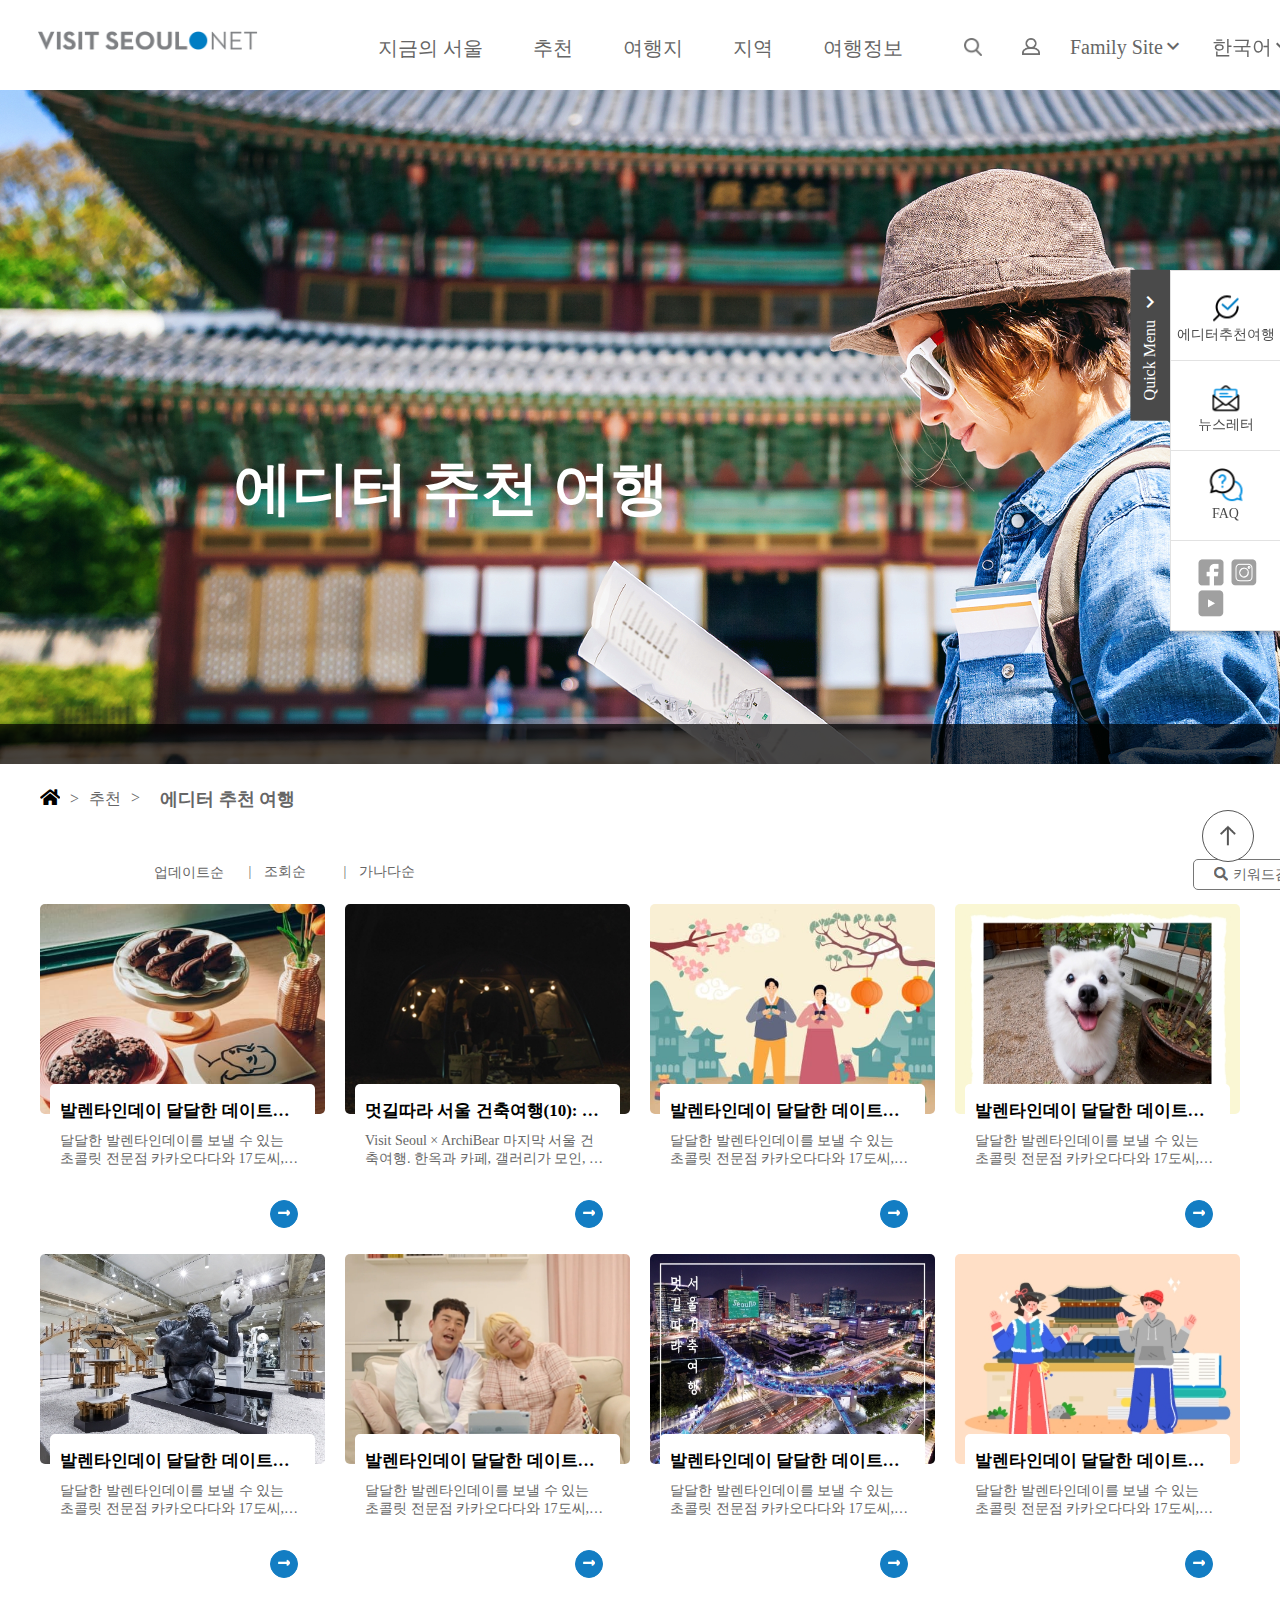
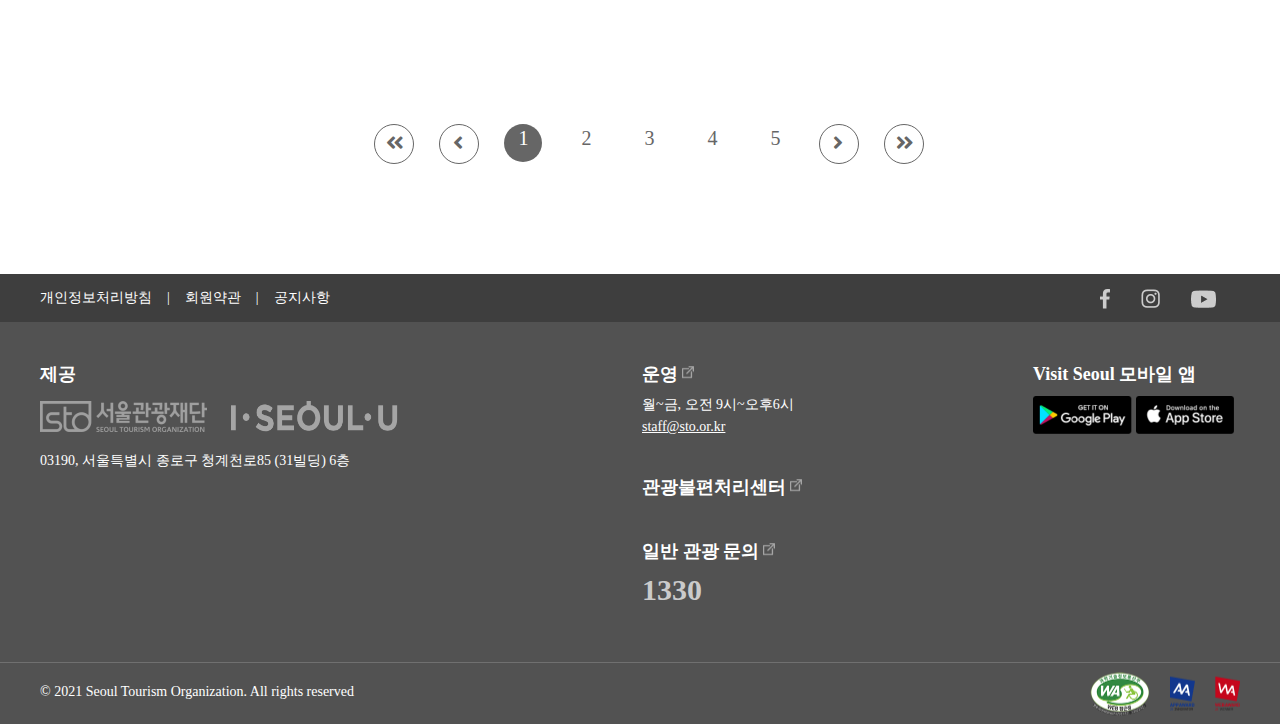
==== commit b70a2bad: "20220213-1" ====
--- a/page/editors_pick.html
+++ b/page/editors_pick.html
@@ -411,126 +411,155 @@
               <a href="#"><h3>에디터 추천 여행</h3></a>
             </li>
           </ul>
-          <article>
-            <div class="title">
-              <h3>에디터 추천 여행</h3>
-              <h4>서울에서 새해 맞이하기</h4>
-              <ul>
-                <li><a href="#"><img alt="" src="" /></a></li>
-                <li><a href="#"><img alt="" src="" /></a></li>  
-                <li><a href="#"><img alt="" src="" /></a></li> 
-                <li><a href="#"><img alt="" src="" /></a></li> 
-                <li><a href="#"><img alt="" src="" /></a></li>
-              </ul>
-              <p class ="date">제작일 : 2021.12.20 / 수정일 : 2021.12.23</p>
-            </div>
-
-
-            <div class="sec1">
-              <ul>
-                <li>
-                  <ul>
-                    <li>
-                      <img alt="" src="" />
-                      <p>새로운 해를 맞이하는 1월 1일. 한국의 명절인 설날은 음력 1월 1일로 쇠지만, 새해 첫날 또한 특별한 문화와 함께 보낸다. 산뜻한 한 해를 기원하는 한국의 새해 첫날 모습을 살펴보자.</p>
-                    </li>
-                    <li>
-                      <h4>제야의 종</h4>
-                      <img alt="" src="" />
-                      <p>한 해의 마지막 밤 12시, 서울 보신각에서는 타종 행사를 진행한다. 각종 방송에서는 화려한 연말 무대를 진행하다가 12시가 가까워지면 잠시 멈춰 새해 카운트다운을 시작한다. 새로운 해가 밝으면 크게 울리는 종소리를 들으며 “새해 복 많이 받으세요"라는 새해인사를 주고받는다.</p>
-                      <p class="more-info">자세히보기</p>
-                    </li>
-                  </ul>
-                </li>
-
-                <li>
-                  <ul>
-                    <li>
-                      <h4>해돋이</h4>
-                      <img alt="" src="" />
-                      <p>매일 뜨는 해지만 신년의 첫 번째 해라면 더 특별하게 느껴진다. 새해 첫날의 해돋이를 보며 소원을 빌기 위해 많은 사람들이 전망 좋은 일출 명소를 찾는다. 어둠을 뚫고 올라오는 해를 바라보며 새로운 해를 맞이해보자.</p>
-                      <p class="more-info">자세히보기</p>
-                    </li>
-                  </ul>
-                </li>
-
-                <li>
-                  <ul>
-                    <li>
-                      <h4>세배</h4>
-                      <img alt="" src="" />
-                      <p>새해 첫날 아침에는 온가족이 일찍 일어나 세수를 하고 새옷을 갈아입는다. 아랫사람이 윗사람에게 절을 하며 새해 인사를 하고, 덕담을 주고받는다. 어린아이들이 세배를 하면 세뱃돈을 주기도 한다.</p>
-                      <p class="more-info">자세히보기</p>
-                    </li>
-                    <li>
-                      <h4>떡국</h4>
-                      <img alt="" src="" />
-                      <p>떡국은 새해 첫날에 온가족이 함께 먹는 한국의 대표 음식이다. 긴 가래떡을 썰어 넣었기 때문에 장수를 바라는 뜻이 담겨있다. 새해 첫날 떡국을 먹는 문화가 있어 떡국을 한 그릇 먹으면 한 살을 더 먹게 된다는 말도 있다.</p>
-                      <p class="more-info">자세히보기</p>
-                    </li>
-                  </ul>
-                </li>
-              </ul>
-
-              <div class="linked_article">
-                <ul>
-                  <li><a href="">
-                    <img alt="" src="" />
-                    <h6>아름다운 일출</h6>
-                    <h5>서울 해돋이 명소 5</h5>
-                  </a></li>
-
-                  <li><a href="">
-                    <img alt="" src="" />
-                    <h6>새해엔 몸도 마음도 비우기</h6>
-                    <h5>제로웨이스트 in 서울</h5>
-                    <p>※ 2021년 12월에 작성된 기사로 정부 방역지침에 따라 운영 여부 및 시간이 변동될 수 있으니, 사전 확인 후 방문해 주세요.</p>
-                  </a></li>
-                </ul>
-              </div>
-
-              <div class="linked_tag">
-                <img alt="" src="" /><h4>관련태그</h4>
-                <ul>
-                  <li><a href="#">#떡국</a></li>
-                  <li><a href="#">#보신각종</a></li>
-                  <li><a href="#">#제야의종</a></li>
-                  <li><a href="#">#서울일출</a></li>
-                  <li><a href="#">#새해첫날</a></li>
-                  <li><a href="#">#세배</a></li>
-                  <li><a href="#">#한국문화</a></li>
-                  <li><a href="#">#새해문화</a></li>
-                </ul>
-              </div>
-            </div>
-          </article>
-         
-
-        </section>
-        
-        <section id="reply">
-          <ul>
-            <li><a href="#"><img alt="11gi" src="" /></a></li>
-            <li><a href="#"><img alt="" src="" /></a></li>
-            <li><a href="#"><img alt="" src="" /></a></li>
-            <li><a href="#"><img alt="" src="" /></a></li>
-          </ul>
-
-          <div class="input_reply">
-            <input type="text" />
-            <div class="bottom_reply">
-              <ul>
-                <li><a href="#"><img alt="" src="" /></a></li>
-                <li><a href="#"><img alt="" src="" /></a></li>
-                <li class="warning"><a href="#"><img alt="" src="" /></a></li>
-              </ul>
-
-              <button>등록</button>
+          <div class="sub">
+            <ul>
+              <li><a href="#">
+                <p>업데이트순</p>
+              </a></li>
+              <li><a href="#">
+                <p>조회순</p>
+              </a></li>
+              <li><a href="#">
+                <p>가나다순</p>
+              </a></li>
+            </ul>
+
+            <div class="search">
+              <a href="#"><span><i class="fas fa-search"></i>키워드검색</span></a>
+              <div class="search-box">
+                <div class="inner">
+                  <input type="text" name="" id="search-keyword" placeholder="키워드" />
+                  <span>검색</span>
+                </div>
+              </div>
             </div>
           </div>
 
-          <img alt="" src="" />
-          <p>첫 번째 댓글을 작성해 보세요.</p>
+          <div class="post-list">
+            <ul>
+              <li><a href="#">
+                <div class="img">
+                  <img alt="발렌타인데이" src="../img/editors_pick/getImage01.png" />
+                </div>
+                <div class="detail">
+                  <h4>발렌타인데이 달달한 데이트코스</h4>
+                  <p>달달한 발렌타인데이를 보낼 수 있는 초콜릿 전문점 카카오다다와 17도씨, 초콜릿 원데이클래스 솜베이킹을 소개합니다.</p>
+                  <div><i class="fas fa-long-arrow-alt-right"></i></div>
+                </div>
+              </a></li>
+
+              <li><a href="#">
+                <div class="img">
+                  <img alt="발렌타인데이" src="../img/editors_pick/getImage02.png" />
+               </div>
+                <div class="detail">
+                  <h4>멋길따라 서울 건축여행(10): 삼청로</h4>
+                  <p>
+                    Visit Seoul × ArchiBear 마지막 서울 건축여행. 한옥과 카페, 갤러리가 모인, 전통과 현대를 잇는 길 삼청로를 함께 걸어요.
+                  </p>
+                  <div><i class="fas fa-long-arrow-alt-right"></i></div>
+                </div>
+              </a></li>
+
+              <li><a href="#">
+                <div class="img">
+                  <img alt="발렌타인데이" src="../img/editors_pick/getImage03.png" />
+                </div>
+                <div class="detail">
+                  <h4>발렌타인데이 달달한 데이트코스</h4>
+                  <p>달달한 발렌타인데이를 보낼 수 있는 초콜릿 전문점 카카오다다와 17도씨, 초콜릿 원데이클래스 솜베이킹을 소개합니다.</p>
+                  <div><i class="fas fa-long-arrow-alt-right"></i></div>
+                </div>
+              </a></li>
+
+              <li><a href="#">
+                <div class="img">
+                  <img alt="발렌타인데이" src="../img/editors_pick/getImage04.png" />
+                </div>
+                <div class="detail">
+                  <h4>발렌타인데이 달달한 데이트코스</h4>
+                  <p>달달한 발렌타인데이를 보낼 수 있는 초콜릿 전문점 카카오다다와 17도씨, 초콜릿 원데이클래스 솜베이킹을 소개합니다.</p>
+                  <div><i class="fas fa-long-arrow-alt-right"></i></div>
+                </div>
+              </a></li>
+
+              <li><a href="#">
+                <div class="img">
+                  <img alt="발렌타인데이" src="../img/editors_pick/getImage05.png" />
+                </div>
+                <div class="detail">
+                  <h4>발렌타인데이 달달한 데이트코스</h4>
+                  <p>달달한 발렌타인데이를 보낼 수 있는 초콜릿 전문점 카카오다다와 17도씨, 초콜릿 원데이클래스 솜베이킹을 소개합니다.</p>
+                  <div><i class="fas fa-long-arrow-alt-right"></i></div>
+                </div>
+              </a></li>
+
+              <li><a href="#">
+                <div class="img">
+                  <img alt="발렌타인데이" src="../img/editors_pick/getImage06.png" />
+                </div>
+                <div class="detail">
+                  <h4>발렌타인데이 달달한 데이트코스</h4>
+                  <p>달달한 발렌타인데이를 보낼 수 있는 초콜릿 전문점 카카오다다와 17도씨, 초콜릿 원데이클래스 솜베이킹을 소개합니다.</p>
+                  <div><i class="fas fa-long-arrow-alt-right"></i></div>
+                </div>
+              </a></li>
+
+              <li><a href="#">
+                <div class="img">
+                  <img alt="발렌타인데이" src="../img/editors_pick/getImage07.png" />
+                </div>
+                <div class="detail">
+                  <h4>발렌타인데이 달달한 데이트코스</h4>
+                  <p>달달한 발렌타인데이를 보낼 수 있는 초콜릿 전문점 카카오다다와 17도씨, 초콜릿 원데이클래스 솜베이킹을 소개합니다.</p>
+                  <div><i class="fas fa-long-arrow-alt-right"></i></div>
+                </div>
+              </a></li>
+
+              <li><a href="#">
+                <div class="img">
+                  <img alt="발렌타인데이" src="../img/editors_pick/getImage08.png" />
+                </div>
+                <div class="detail">
+                  <h4>발렌타인데이 달달한 데이트코스</h4>
+                  <p>달달한 발렌타인데이를 보낼 수 있는 초콜릿 전문점 카카오다다와 17도씨, 초콜릿 원데이클래스 솜베이킹을 소개합니다.</p>
+                  <div><i class="fas fa-long-arrow-alt-right"></i></div>
+                </div>
+              </a></li>
+              
+            </ul>
+          </div>
+          <ul class="page-indicator">
+            <div class="inner">
+              <li class="more prev"><a href="#">
+                <i class="fas fa-angle-double-left"></i>
+              </a></li>
+              <li class="less prev"><a href="#">
+                <i class="fas fa-angle-left"></i>
+              </a></li>
+              <li class="on"><a href="#">
+                <p>1</p>
+              </a></li>
+              <li><a href="#">
+                <p>2</p>
+              </a></li>
+              <li><a href="#">
+                <p>3</p>
+              </a></li>
+              <li><a href="#">
+                <p>4</p>
+              </a></li>
+              <li><a href="#">
+                <p>5</p>
+              </a></li>
+              <li class ="less next"><a href="#">
+                <i class="fas fa-angle-right"></i>
+              </a></li>
+              <li class ="more next"><a href="#">
+                <i class="fas fa-angle-double-right"></i>
+              </a></li>
+            </div>
+          </ul>
 
         </section>
       </main>
--- a/css/style-pc.css
+++ b/css/style-pc.css
@@ -326,7 +326,7 @@
 #tv div.img_detail img {float: left; padding: 0 15px 0 30px; line-height: 25px;}
 
 
-#footer {position: relative; width: 100%; height: 450px; background-color: #525252;}
+#footer {position: relative; width: 100%; height: 450px; background-color: #525252; bottom: 0;}
 #footer div.top-footer {display: block; height: 48px; background-color: #3e3e3e; color: #ffffff;}
 #footer div.top-footer > div.top-inner {position: absolute; width: 1200px; left: 50%; top: 0; transform: translate(-50%, 0);}
 #footer div.top-footer ul {position: absolute; width: 400px; height: 48px; font-size: 14px; font-weight: 100;}
@@ -467,4 +467,77 @@
 #post ul.page-indicator li.prev {border: 1px solid #666;}
 #post ul.page-indicator li.next {border: 1px solid #666;}
 #post ul.page-indicator li.less i {top: 8px; left: 13px; font-size: 20px;}
-#post ul.page-indicator li.more i {top: 8px; left: 11px; font-size: 20px;}+#post ul.page-indicator li.more i {top: 8px; left: 11px; font-size: 20px;}
+
+
+/* sub-에디터추천여행-새해 */
+body.newyear #main {font-family: 'NotoSansKR''Tangerine', sans-serif, serif; font-size: 14px; color: #666666; background: #ffffff;}
+
+
+
+
+#sub-post {position: relative; top: 90px; height: 5400px; min-width: 770px;}
+
+#sub-post ul.top {position: absolute; width: 1200px; left: 50%; top: 0; transform: translate(-50%, 0); padding: 25px 0; font-size: 16px;}
+#sub-post ul.top li i {color: #000000; font-size: 18px; top: -2px;}
+#sub-post ul.top li {float: left;}
+#sub-post ul.top li + li::before {content: '>'; padding: 0 10px; }
+#sub-post ul.top li h3 {position: absolute; left: 10%; top: 33%; font-size: 18px;}
+#article {position: relative; width: 1200px; left: 50%; top: 50px; transform: translate(-50%, 0 );}
+#article div.title {position: relative; height: 300px; width: 1000px; border-bottom: 1px solid #666666; left: 50%; top: 0; transform: translate(-50%, 0);}
+#article div.title h3 {position: absolute; left: 50%; top: 0; transform: translate(-50%, 0); font-size: 16px; color: #0066eb; display: block; margin-top: 120px;}
+#article div.title h4 {position: absolute; left: 50%; top: 0; transform: translate(-50%, 0); font-size: 36px; color: #333333; display: block; margin-top: 150px;}
+#article div.title ul {position: absolute; left: 50%; top: 220px; transform: translate(-50%, 0);}
+#article div.title ul li {float: left;}
+#article div.title ul li {margin-left: 10px;}
+#article div.title ul li a img {width: 35px; height: 35px;}
+#article div.title p {position: absolute; left: 50%; top: 290px; transform: translate(-50%, 0); background-color: #ffffff; padding: 0 10px;}
+
+
+
+#article div.sec1 {position: absolute; top: 400px; left: 50%; transform: translate(-50%, 0); width: 1000px;}
+#article div.sec1 > ul {position: absolute; left: 50%; top: 0; transform: translate(-50%, 0);}
+#article div.sec1 > ul > li > ul.inner > li {width: 775px; height: 100%; margin-bottom: 80px;}
+#article div.sec1 > ul > li > ul.inner > li:nth-child(3) {padding-top: 50px; border-top: 1px solid #c5c5c5;}
+#article div.sec1 > ul > li > ul.inner > li:nth-child(4) {padding-top: 50px; border-top: 1px solid #c5c5c5;}
+#article div.sec1 > ul > li > ul.inner > li:nth-child(5) {padding-top: 50px; border-top: 1px solid #c5c5c5;}
+
+
+#article div.sec1 > ul > li > ul.inner > li > img {position: relative; width: 775px; height: 100%; margin-bottom: 20px;}
+#article div.sec1 > ul > li > ul.inner > li > h4 {position: relative; text-align: center; font-size: 24px; color: #0087c6; display: block; margin-bottom: 30px;}
+#article div.sec1 > ul > li > ul.inner > li > p {font-size: 16px; color: #747474;}
+#article div.sec1 > ul > li > ul.inner > li > a > p.more-info {position: relative; padding: 10px 20px; border: 1px solid #188BD8; width: 100px; height: 20px; background-color: #188BD8; color:  #ffffff; text-align: center; line-height: 20px; border-radius: 22px; margin-top: 25px; left: 50%; top: 0; transform: translate(-50%, 0);}
+
+#article div.sec1 > div.linked_article {position: absolute; top: 4100px; width: 775px; height: 480px;  left: 50%; transform: translate( -50%, 0);}
+#article div.sec1 > div.linked_article h4 {font-size: 24px; color: #2b2b2b; padding: 20px 0; text-align: center;}
+#article div.sec1 > div.linked_article ul {position: absolute;}
+#article div.sec1 > div.linked_article > ul li {float: left; width: 383px; height: 308px; padding-top: 25px; box-shadow: 0 4px 8px -4px rgba(0,0,0,0.3);;}
+#article div.sec1 > div.linked_article > ul li img {width: 384px; height: 225px;}
+#article div.sec1 > div.linked_article > ul li h6 {font-size: 14px; color: #666666; padding: 15px 10px 0 10px;}
+#article div.sec1 > div.linked_article > ul li h5 {font-size: 16px; color: #666666; padding: 10px 10px 0 10px;}
+#article div.sec1 > div.linked_article > ul li + li {margin-left: 5px;}
+#article div.sec1 > div.linked_article > p {position: absolute; bottom: 0; font-size: 16px; color: #747474;}
+
+#sub-post > div.linked_tag {position: absolute; width: 90%; height: 100px; bottom: 1%; left: 50%; transform: translate(-50%, -50%); border-bottom: 1px solid #c5c5c5;}
+#sub-post > div.linked_tag h4 {font-size: 18px; color: #0066eb; padding-bottom: 15px;}
+#sub-post > div.linked_tag h4 img {width: 25px; height: 25px; padding-right: 3px;}
+#sub-post > div.linked_tag ul {}
+#sub-post > div.linked_tag ul li {float: left; font-size: 16px; color: #767676;}
+#sub-post > div.linked_tag ul li + li {padding-left: 15px;}
+
+
+#reply {position: relative; left: 0; top: 0; min-width: 770px; background-color: wheat; height: 1000px;}
+
+#reply div.inner-box {position: absolute; width: 90%; height: 900px; left: 50%; top: 0; transform: translate(-50%, 0); background-color: cadetblue;}
+#reply div.inner-box > ul {}
+
+#reply div.inner-box > ul li {width: 30px; height: 30px; }
+
+
+
+
+
+
+
+
+
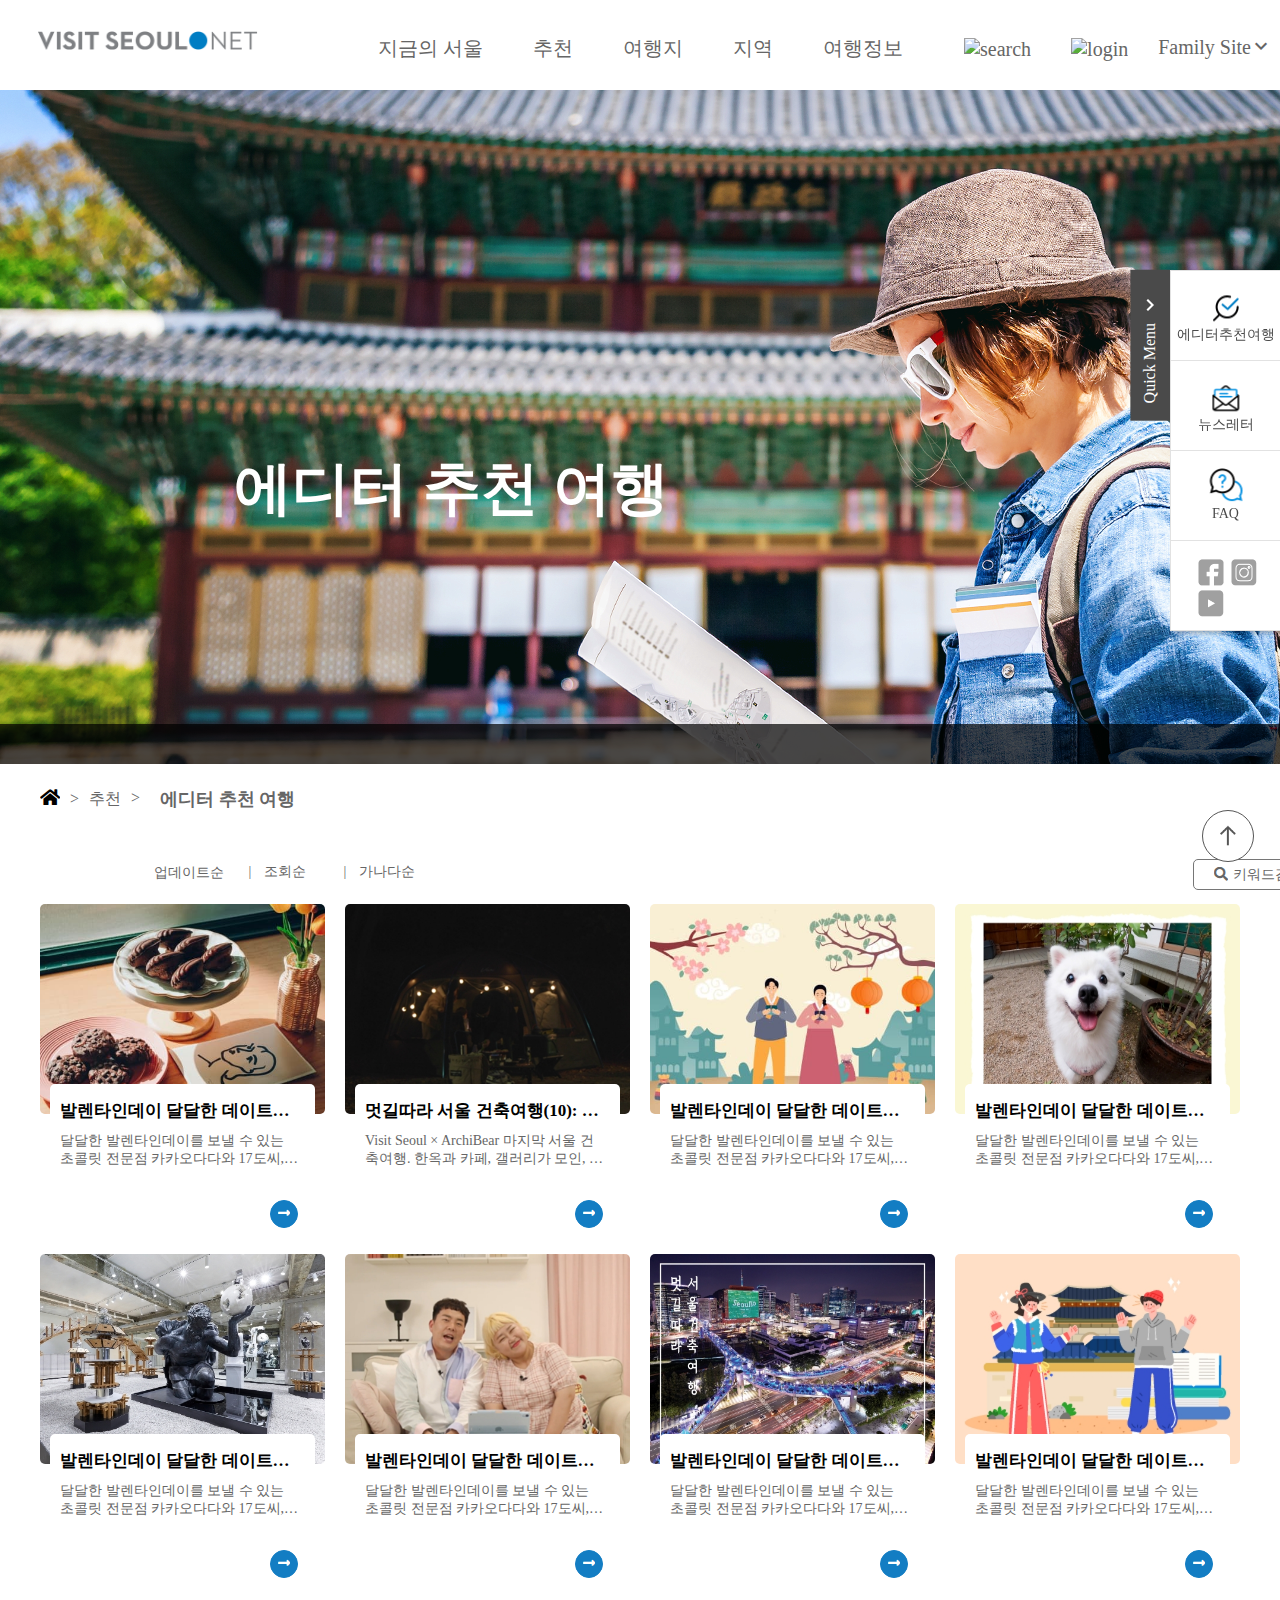
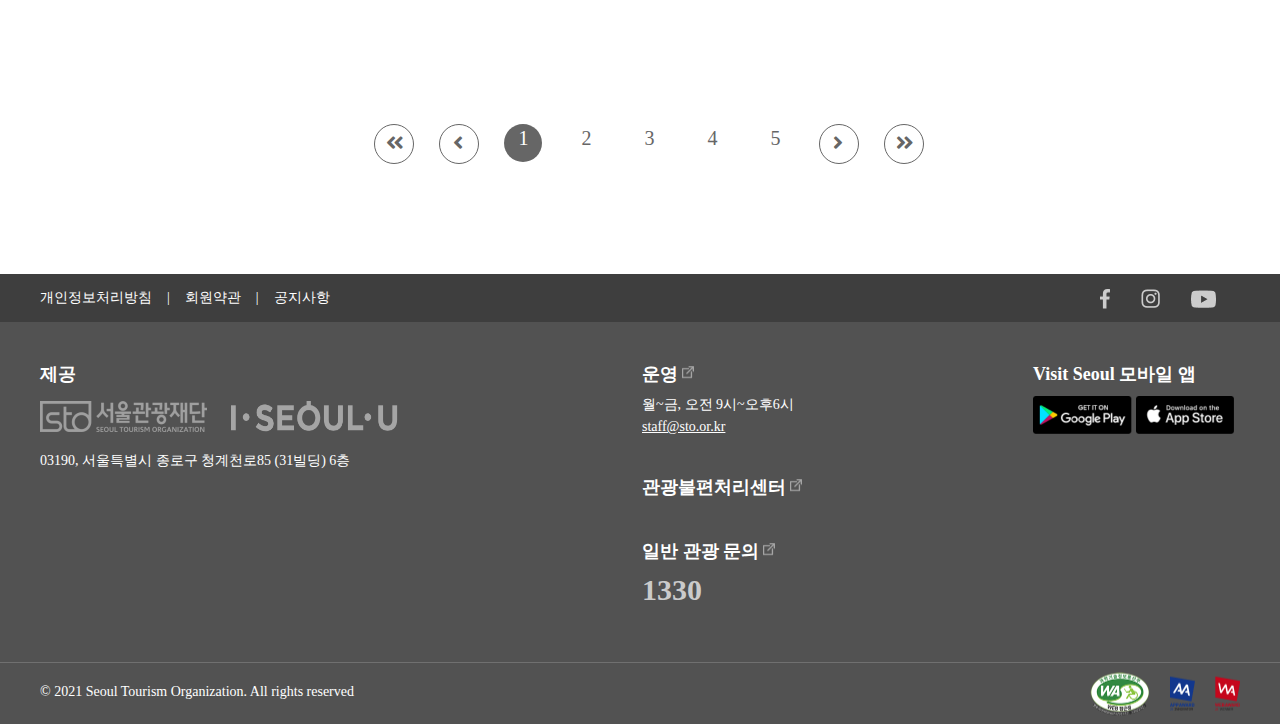
==== commit 424578a0: "20220306-2" ====
--- a/page/editors_pick.html
+++ b/page/editors_pick.html
@@ -25,7 +25,7 @@
         <p>Quick Menu<span class="material-icons">expand_more</span></p>
         
         <ul>
-          <li><a href="#"><img alt="에디터추천여행" src="../img/icn_quickMenu_pick@2x.png"><span>에디터추천여행</span></a></li>
+          <li><a href="../page/editors_pick.html"><img alt="에디터추천여행" src="../img/icn_quickMenu_pick@2x.png"><span>에디터추천여행</span></a></li>
           <li><a href="#"><img alt="뉴스레터" src="../img/icn_quickMenu_newsletter@2x.png"><span>뉴스레터</span></a></li>
           <li><a href="#"><img alt="FAQ" src="../img/icn_quickMenu_faq@2x.png"><span>FAQ</span></a></li>
           <li class="last-list">
@@ -96,8 +96,7 @@
               </div>
               <ul class="sub-menu">
                   <li>
-                    <a href="#">
-                    Family Site<i class="fas fa-chevron-down"></i>
+                    <a href="#">Family Site<i class="fas fa-chevron-down"></i>
                     </a>
                     <div class="select">
                       <ul>
@@ -152,15 +151,14 @@
                         <li>
                           <a href="#">Malay&nbsp;<span>beta</span></a>
                         </li>
-
                       </ul>
                     </div>
                   </li>
               </ul>
             </div>
 
-            <ul>
-              <li>
+            <ul class="pc-gnb">
+              <li class="on">
                 <a href="#">지금의 서울<i class="fas fa-chevron-down"></i></a>
                 <div class="sub">
                   <div class="content">
@@ -189,7 +187,7 @@
                   </div>
                   <div class="inner">
                     <ul>
-                      <li><a href="#">에디터 추천 여행</a></li>
+                      <li><a href="page/editors_pick.html">에디터 추천 여행</a></li>
                       <li><a href="#">서울관광 추천 테마코스</a></li>
                       <li><a href="#">서울도보해설관광</a></li>
                       <li><a href="#">한류관광</a></li>
@@ -282,13 +280,13 @@
           <ul id="side-menu">
             <li>
               <a href="#">
-                <img alt="search" src="../img/ico-search-gray@2x.png" />
+                <img alt="search" src="img/ico-search-gray@2x.png" />
               </a>
               <div class="search">
                 <div class="search-box">
                   <input type="text" name="" id="search-keyword" placeholder="검색어를 입력해 주세요" />
                   <a href="#">
-                    <img alt="search-keyword" src="../img/ico-search-gray@2x.png" />
+                    <img alt="search-keyword" src="img/ico-search-gray@2x.png" />
                   </a>
                 </div>
                 <ol>
@@ -309,14 +307,14 @@
                   </div>
                 </ol>
                 <a href="#">
-                  <img alt="close" src="../img/icn_search_close@2x.png" />
+                  <img alt="close" src="img/icn_search_close@2x.png" />
                 </a>
               </div>
             </li>
 
             <li>
               <a href="#">
-                <img alt="login" src="../img/ico-login-gray@2x.png">
+                <img alt="login" src="img/ico-login-gray@2x.png">
                 <span class="ir-hidden">로그인</span>
               </a>
             </li>
@@ -384,7 +382,6 @@
                   <li>
                     <a href="#">Malay&nbsp;<span>beta</span></a>
                   </li>
-
                 </ul>
               </div>
             </li>
@@ -413,7 +410,7 @@
           </ul>
           <div class="sub">
             <ul>
-              <li><a href="#">
+              <li class="on"><a href="#">
                 <p>업데이트순</p>
               </a></li>
               <li><a href="#">
@@ -461,7 +458,7 @@
                 </div>
               </a></li>
 
-              <li><a href="#">
+              <li><a href="../page/newyear.html">
                 <div class="img">
                   <img alt="발렌타인데이" src="../img/editors_pick/getImage03.png" />
                 </div>
@@ -472,7 +469,7 @@
                 </div>
               </a></li>
 
-              <li><a href="#">
+              <li><a href="../page/newyear.html">
                 <div class="img">
                   <img alt="발렌타인데이" src="../img/editors_pick/getImage04.png" />
                 </div>
--- a/css/style-pc.css
+++ b/css/style-pc.css
@@ -31,7 +31,8 @@
 #wrapper > div.quick-menu.on {position: fixed; right: 0.5px; top: 50%; transform: translate(0, -50%); z-index: 1000; box-shadow: 5px 3px 5px 0 rgba(2, 0, 5, 0.3), -5px -5px 5px 5px rgba(0, 0, 0, 0.2) inset;}
 
 #wrapper > div.quick-menu p {position: absolute; width: 151px; height: 40px; background-color: #4a4a4a; color: #ffffff; font-size: 16px; text-align: center; line-height: 40px; left: 0; top: 20%; transform: translate(-63%, -42%) rotate(270deg);}
-#wrapper > div.quick-menu p span {position: relative; top: 17%; padding-left: 6px;}
+#wrapper > div.quick-menu p span {position: relative; top: 17%; padding-right: 6px; transform: rotate(180deg);}
+#wrapper > div.quick-menu.on p span {position: relative; top: 17%; padding-left: 6px; transform: rotate(0);}
 #wrapper > div.quick-menu ul {width: 110px; height: 360px; background-color: #ffffff;}
 #wrapper > div.quick-menu ul li {position: relative; width:100%; height: 89px; border: 1px solid #e2e2e2;}
 #wrapper > div.quick-menu ul li + li {border-top: none;}
@@ -63,13 +64,12 @@
 
 #gnb > ul > li > a {display: block; padding: 10px 25px 23px 25px; font-size: 20px;}
 #gnb > ul > li > a > i {display: none;}
-#gnb > ul > li.open > a,
+#gnb > ul > li.open > a {border-bottom: 5px solid #137DC3;}
 #gnb > ul > li > a:hover {border-bottom: 5px solid #137DC3; transition: all 0.1s;}
 
-#gnb > ul > li > div.sub {display: none;}
-
-
-#gnb > ul > li > div.sub {position: fixed; left: 0; top: 90px; width: 100%; color: #000000; background-color: #ffffff; height: 60vh; z-index: 1000;}
+#gnb > ul > li > div.sub {position: absolute; left: 50%; top: 65px; transform: translate(-50%, 0); width: 100vw; color: #000000; background-color: #ffffff; height: 60vh; z-index: 1000; display: none;}
+#gnb > ul > li.open > div.sub {position: absolute; left: 50%; top: 65px; transform: translate(-50%, 0); width: 100vw; color: #000000; background-color: #ffffff; height: 60vh; z-index: 1000; display: block;}
+
 #gnb > ul > li > div.sub > div.content {position: relative; width: 1000px; height: 500px; left: 50%; top: 10%; transform: translate(-50%, 0);}
 
 #gnb > ul > li > div.sub > div.content > div.title {width: 250px; height: 100%;}
@@ -80,14 +80,6 @@
 #gnb > ul > li > div.sub > div.content > div.inner > ul > li:hover {color: #137DC3; transition: all 0.3s;}
 #gnb > ul > li > div.sub > div.content > div.inner > ul > li + li {padding-top: 20px;}
 
-/* #gnb div.sub div.content-box { margin: 0 auto;}
-#gnb div.sub > div.top > div > ul {overflow: hidden;}
-#gnb div.sub > div.top > div > ul > li {float: left; width: 20%; margin-bottom: 20px;}
-#gnb div.sub > div.top > div > ul > li:nth-child(5n + 1) {clear: left;}
-#gnb div.sub > div.top > div > ul > li > a {font-size: 14px; font-weight: 700; color: #ffffff;}
-
-#gnb div.sub > div.top > div > ul > li > ul {margin-top: 15px;}
-#gnb div.sub > div.top > div > ul > li > ul > li + li {margin-top: 6px;} */
 
 #side-menu {position: absolute; width: 100%; height: 90px; right: 70px; top: 0;}
 #side-menu li {float: left; position: relative; left: 80%; top: 28px; height: 30px;}
@@ -98,18 +90,12 @@
 #side-menu li img {width: 18px; padding: 10px;}
 #side-menu li div {position: relative; top: 5px;}
 #side-menu li div a p {position: absolute; top: 65%; transform: translate(50%, -10%); overflow: hidden; width: 110px; height: 10px; text-indent: -9999px;}
-
-
-#side-menu li div.search {display: none;}
-#side-menu li div.familysite {display: none;}
-#side-menu li div.language {display: none;}
-
-#side-menu li div.search {position: absolute; width: 487px; height: 436px; left: -400px; top: 60px; background-color: #ffffff;}
+#side-menu li div.search {position: absolute; width: 487px; height: 436px; left: -400px; top: 60px; background-color: #ffffff; display: none;}
+#side-menu li.open div.search {position: absolute; width: 487px; height: 436px; left: -400px; top: 60px; background-color: #ffffff; display: block; }
 #side-menu li div.search div.search-box {position: relative; left: 50%; top: 25px; width: 450px; height: 40px; transform: translate(-50%, 0); font-size: 18; border: none; border-bottom: 1px solid #666666;}
 #side-menu li div.search div.search-box input {position: relative; width: 395px; height: 33px; border: none; font-size: 20px; top: 4px;}
 #side-menu li div.search ol {position: absolute; width: 435px; height: 297px; top: 10%; left: 50%; transform: translate(-50%, 20%);}
 #side-menu li div.search ol h4 {font-weight: 800; color: #000000;}
-
 #side-menu li div.search ol div.list-1 {position: absolute; width: 200px; height: 290px;}
 #side-menu li div.search ol div.list-2 {position: absolute; width: 200px; height: 290px; right: 0}
 #side-menu li div.search ol div.list-1 li {position: relative; left: 0; top: 20px; width: 180px; margin: 20px 0 0 10px; }
@@ -120,13 +106,16 @@
 #side-menu li div.search > a {width: 487px; height: 35px; border: 1px solid #cbcbcb; position: absolute; left: -2px; bottom: 0; background-color: #ededed;}
 #side-menu li div.search > a > img {position: absolute; right: 0; }
 
-
-#side-menu li div.familysite {position: absolute; background-color: #ffffff; width: 220px; height: 300px; left: 0; top: 50px; border: 1px solid #cbcbcb; }
+#side-menu li div.familysite {position: absolute; background-color: #ffffff; width: 220px; height: 300px; left: 0; top: 50px; border: 1px solid #cbcbcb; display: none;}
+#side-menu li.open div.familysite {position: absolute; background-color: #ffffff; width: 220px; height: 300px; left: 0; top: 50px; border: 1px solid #cbcbcb; display: block;}
+#side-menu li.open div.title > a > span {transform: rotate(180deg);} 
 #side-menu li div.familysite ul li {position: relative; left: 12px; top: 12px; width: 190px; padding: 2px; font-size: 16px; font-weight: 500; background-color: #f6f6f6;  line-height: 30px;}
 #side-menu li div.familysite ul li a {padding-left: 8px;}
 #side-menu li div.familysite ul li + li {margin-top: 6px;}
 
-#side-menu li div.language {position: absolute; background-color: #ffffff; width: 220px; height: 300px; right: 0; top: 50px; border: 1px solid #cbcbcb; }
+#side-menu li div.language {position: absolute; background-color: #ffffff; width: 220px; height: 300px; right: 0; top: 50px; border: 1px solid #cbcbcb; display: none;}
+#side-menu li.open div.language {position: absolute; background-color: #ffffff; width: 220px; height: 300px; right: 0; top: 50px; border: 1px solid #cbcbcb; display: block;}
+#side-menu li.open div.language > a > span {transform: rotate(180deg);} 
 #side-menu li div.language ul li {position: relative; left: 12px; top: 12px; width: 190px; padding: 2px; font-size: 16px; font-weight: 500; background-color: #f6f6f6;  line-height: 30px;}
 #side-menu li div.language ul li a {padding-left: 8px;}
 #side-menu li div.language ul li + li {margin-top: 6px;}
@@ -138,11 +127,12 @@
 #main-visual h2 {position: absolute; left: 30%; top: 35%; transform: translate(-50%, 50%); font-size: 14px; font-weight: 600; color: #ffffff; width: 420px; z-index: 100;}
 #main-visual h2 > em {font-size: 48px;}
 #main-visual div.slide-box {position: relative; width: 100%; height: 46vw; overflow: hidden;}
-#main-visual div.slide-box p.dummy {opacity: 0;}
-#main-visual div.image-box div.box ul.slide {position: absolute; left: 0; top: 0; width: 100%; height: 100%;}
-#main-visual div.slide-box div.box ul.slide > li {position: absolute; left: 0; top: 0; width: 100%; height: 100%;}
+#main-visual div.slide-box div.box p.dummy {opacity: 0;}
+#main-visual div.slide-box div.box ul.slide {position: absolute; left: 0; top: 0; width: 100%; height: 100%;}
+#main-visual div.slide-box div.box ul.slide > li {position: absolute; left: 0; top: 0; width: 100%; height: 100%; display: none;}
 #main-visual div.slide-box div.box ul.slide > li:first-child {display: block;}
-#main-visual div.slide-box div.box ul.slide > li > img {width: 100%; height: 100%; display: block;}
+#main-visual div.slide-box div.box ul.slide > li > img {width: 100%; height: 100%;}
+
 
 #main-visual div.slide-box div.box div.indicator {position: absolute; left: 0; bottom: 5%; width: 100%; text-align: center;}
 #main-visual div.slide-box div.box div.indicator > ul {display: inline-block; vertical-align: middle; margin-right: 5px;}
@@ -150,7 +140,12 @@
 #main-visual div.slide-box div.box div.indicator > ul > li > a {display: block; width: 8px; height: 8px; background-color: none; border: 2.4px solid #ffffff; overflow: hidden; text-indent: -9999px; border-radius: 100px; transition: all 0.3s;}
 #main-visual div.slide-box div.box div.indicator > ul > li.on a {width: 8px; background-color: #ffffff;}
 #main-visual div.slide-box div.box div.indicator > ul > li + li {margin-left: 15px;}
-#main-visual div.slide-box div.box div.indicator a.play {display: inline-block; width: 24px; height: 24px; border-radius: 100px; overflow: hidden; box-sizing: border-box; color: #ffffff; vertical-align: middle;}
+#main-visual div.slide-box div.box div.indicator a.play {display: inline-block; width: 24px; height: 24px; border-radius: 100px; overflow: hidden; box-sizing: border-box; color: #ffffff; position: absolute; top: 3px; margin-left: 15px;}
+#main-visual div.slide-box div.box div.indicator a.play i {display: block;}
+#main-visual div.slide-box div.box div.indicator a.play i:first-child {display: none;}
+#main-visual div.slide-box div.box div.indicator > a.play.on i:first-child {display: block;}
+#main-visual div.slide-box div.box div.indicator > a.play.on i + i {display: none;}
+
 #main-visual div.slide-box div.box p.control a {position: absolute; top: 50%; transform: translate(0, -50%); overflow: hidden; width: 50px; height: 100px; text-indent: -9999px;}
 #main-visual div.slide-box div.box p.control a::before {content:''; position: absolute; left: 50%; top: 50%; width: 80px; height: 80px; box-sizing: border-box; border: 2px solid #ffffff; transform: translate(-50%, -50%) rotate(45deg); box-shadow: 2px 2px 5px 0 rgba(0, 0, 0, 0.2), 2px 2px 5px 0 rgba(0, 0, 0, 0.2) inset;}
 #main-visual div.slide-box div.box p.control a.prev {left: 50px;}
@@ -162,33 +157,44 @@
 #season {left: 0; top: 0; position: relative; height: 80vh;}
 #season h3 {font-size: 34px; font-weight: 200; text-align: center; padding: 4% 0 2% 0; color: #222222;}
 #season ul.title {position: absolute; left: 50%; top: 150px; transform: translate(-50%, 0); text-align: center;}
-#season ul.title li {float: left; font-size: 18px; font-weight: 100; color: #555555; padding: 10px 20px 35px 20px; }
-#season ul.title > li > a:focus {text-decoration: underline; font-weight: 700; color: #222222;}
-
-#season div.inner-box {position: relative; top: 70px; width: 100%; height: 380px;}
-#season div.inner-box ul {position: absolute; width: 1200px; left: 50%; top: 0; transform: translate(-50%, 0); padding-bottom: 30px; }
-#season div.inner-box ul li {float: left; left: 0; top: 0; padding-top: 20px;}
-#season div.inner-box ul li + li {padding-left: 20px;}
-#season div.inner-box ul li a img {width: 380px; height: 277px;}
-#season div.inner-box ul li a div.hover {position: absolute; left: 0; top: 20px; width: 380px; height: 277px; text-align: center;}
-
-#season div.inner-box ul li + li a div.hover {position: absolute; left: 400px; top: 20px; width: 380px; height: 277px; text-align: center;}
-#season div.inner-box ul li + li + li a div.hover {position: absolute; left: 800px; top: 20px; width: 380px; height: 277px; text-align: center;}
-#season div.inner-box ul li a div.hover p {display: none;}
-#season div.inner-box ul li a div:hover {width: 380px; height: 277px; background-color: rgba(0, 0, 0, 0.7); transition: 0.3s;}
-#season div.inner-box ul li a div:hover p {display: block; position: relative; top: 40%; color: #ffffff; font-weight: 700;}
-#season div.inner-box ul li a h5 {padding: 10px 0; font-size: 22px; font-weight: 500; color: #333333;}
-#season div.inner-box ul li a p {font-size: 14px; color: #000000;}
-
-#season div.inner-box ul:nth-child(2) {display: none;}
-#season div.inner-box ul:nth-child(3) {display: none;}
-
-
-#banner {position: relative; width: 100%; height: 235px; top: 50px;}
-#banner ul {position: absolute; width: 100%; height: 100%; left: 0; top: 0; padding-bottom: 30px;}
-#banner ul li {position: absolute; width: 1200px; height: 100%; left: 50%; top: 50%; transform: translate(-50%, -30%);}
-#banner a img.prev {position: absolute; left: 9%; top: 150px; width: 60px;}
-#banner a img.next {position: absolute; right: 9%; top: 150px; width: 60px;}
+#season ul.title li {float: left; font-size: 20px; font-weight: 100; color: #555555;}
+#season ul.title li + li {margin-left: 30px;}
+#season ul.title > li.on > a,
+#season ul.title > li > a:hover {text-decoration: underline;  color: #222222;}
+#season ul.title > li > a:focus {text-decoration: underline; font-weight: 600; color: #222222;}
+#season ul.title > li > a {padding: 5px;}
+#season ul.title li div.inner-box {position: absolute; width: 1200px; height: 400px; left: -73%; top: 100px;} 
+#season ul.title li div.inner-box ul {position: absolute; left: 0; top: 0; width: 100%; height: 380px; padding-bottom: 30px; background-color: #ffffff; display: none;}
+#season ul.title li div.inner-box.on ul {position: absolute; left: 0; top: 0; width: 100%; height: 380px; padding-bottom: 30px; background-color: #ffffff; display: block;}
+#season ul.title li div.inner-box ul li {float: left; width: 380px;}
+#season ul.title li div.inner-box ul li img {width: 100%; height: 277px;}
+#season ul.title li div.inner-box ul li + li {margin-left: 25px;}
+#season ul.title li div.inner-box ul li > a div.hover {position: absolute; left: 0; top: 0; width: 380px; height: 277px; text-align: center; z-index: 1000000; background-color: #000000; opacity: 0.7; opacity: 0;}
+#season ul.title li div.inner-box ul li:nth-child(2) > a div.hover {left: 405px;}
+#season ul.title li div.inner-box ul li:nth-child(3) > a div.hover {left: 810px;}
+#season ul.title li div.inner-box ul li:nth-child(2):hover > a div.hover {left: 405px;}
+#season ul.title li div.inner-box ul li:nth-child(3):hover > a div.hover {left: 810px;}
+
+#season ul.title li div.inner-box ul li a div.hover p {position: relative; top: 47%; left: 37%;  color: #ffffff; font-weight: 700; display:  none;} 
+#season ul.title li div.inner-box ul li:hover a div.hover {position: absolute; left: 0; top: 0; width: 380px; height: 277px; text-align: center; z-index: 1000000; background-color: #000000; opacity: 0.7; display: block;}
+#season ul.title li div.inner-box ul li:hover a div.hover p {position: relative; top: 47%; left: 37%;  color: #ffffff; font-weight: 700; display: block;} 
+#season ul.title li div.inner-box ul li a h5 {padding: 10px 0; font-size: 25px; font-weight: 600; color: #333333; text-align: left;}
+#season ul.title li div.inner-box ul li a p {font-size: 16px; color: #000000; text-align: left; }
+
+
+#banner {position: relative; width: 100%; height: 260px; top: 50px; padding: 20px 0;}
+#banner div.slide-box {position: relative; width: 1200px; height: 260px; left: 50%; top: 0; transform: translate(-50%, 0);}
+#banner div.slide-box > div.box-inner {position: relative; overflow: hidden; }
+#banner div.slide-box > div.box-inner img {width: 1200px; height: 260px;}
+#banner div.slide-box > div.box-inner p.dummy {opacity: 0;}
+#banner div.slide-box > div.box-inner ul.slide {position: absolute; top: 0; left: 0; height: 100%; width: 6000px; }
+#banner div.slide-box > div.box-inner ul.slide li {position: absolute; left: 0; top: 0;}
+#banner div.slide-box > div.box-inner ul.slide > li:first-child {display: block;}
+
+#banner p.control {position: absolute; width: 1260px; left: 50%; top: 50%; transform: translate(-50%, -50%);}
+#banner p.control a.prev > img {width: 70px; height: 70px;}
+#banner p.control a.prev {left: 0;}
+#banner p.control a.next {position: absolute; right: 0px;}
 
 
 #shopping {position: relative; height: 1700px; width: 100%; left: 0; top: 200px;}
@@ -237,19 +243,19 @@
 #shopping ul div.top div.top-inner li:nth-child(2) a div.detail {position: absolute; background: url(../img/04.png) left center no-repeat;}
 #shopping ul div.top div.top-inner li:nth-child(3) a div.detail {position: absolute; background: url(../img/05.png) left center no-repeat;}
 
-
-
 #festival {position: relative; background-color: #f4f4f4; height: 740px;}
 #festival h3 {font-size: 34px; font-weight: 200; text-align: center; padding: 4% 0 2% 0; color: #222222; margin-bottom: 20px;}
-#festival ul {position: absolute; width: 1920px; height: 490px; overflow: hidden; left: 1%;}
-#festival ul li {float: left; width: 235px; height: 490px;}
-#festival ul li + li {padding-left: 38px;}
-#festival ul li a img {width: 235px; height: 354px; padding-bottom: 20px;}
-#festival ul li em {font-size: 20px;}
-#festival ul li p {font-size: 20px; width: 200px; white-space: nowrap; overflow: hidden; text-overflow: ellipsis; padding-top: 20px;}
-#festival ul li p + p {font-size: 15px;}
-#festival a img.prev {position: relative; left: 0.5%; top: 20%; width: 60px;}
-#festival a img.next {position: relative; right: -93%; top: 20%; width: 60px;}
+#festival div.box {position: relative; left: 0; width: 100%; overflow: hidden;}
+#festival div.box ul {position: relative; width: 100%; height: 490px; left: 0; top: 0; overflow: hidden;}
+#festival div.box ul li {float: left; width: 235px; height: 490px; padding-left: 30px;}
+#festival div.box ul li a img {width: 235px; height: 354px; padding-bottom: 20px;}
+#festival div.box ul li em {font-size: 20px;}
+#festival div.box ul li p {font-size: 20px; width: 200px; white-space: nowrap; overflow: hidden; text-overflow: ellipsis; padding-top: 20px;}
+#festival div.box ul li p + p {font-size: 15px;}
+#festival div.box p.control {position: absolute; top: 35%; width: 100%;}
+#festival div.box p.control a img {width: 60px; height: 60px;}
+#festival div.box p.control a.prev {left: 0;}
+#festival div.box p.control a.next {position: absolute; right:0;}
 
 
 #hotplace {position: relative; width: 100%; height: 1500px;}
@@ -267,13 +273,18 @@
 #hotplace div.content div.map > ul > li:hover {transform: scale(1.3); transition: all 0.3s;}
 #hotplace div.content div.map-info {position: absolute; width: 1200px; height: 350px; top: 600px; left: 50%; transform: translate(-50%, 0);}
 #hotplace div.content div.map-info > div.inner-box > ul {position: absolute; left: 50%; top: 0; transform: translate(-50%, 0);}
+
+
+
+
 #hotplace div.content div.map-info > div.inner-box > ul > li > h4 {font-size: 20px; color: #555555; font-weight: 200;}
 
 #hotplace div.content div.map-info > div.inner-box > ul > li {float: left;}
 #hotplace div.content div.map-info > div.inner-box > ul > li > h4 > a {display: block; padding: 10px 25px;}
 #hotplace div.content div.map-info > div.inner-box > ul > li > h4 > a.on {font-weight: 600; color: #000000; border-bottom: 4px solid #000000;}
 
-#hotplace div.content div.map-info > div.inner-box > ul li ul.inner {overflow: hidden;}
+#hotplace div.content div.map-info > div.inner-box > ul li ul.inner {overflow: hidden; display: none; }
+#hotplace div.content div.map-info > div.inner-box > ul li ul.inner.on {overflow: hidden; display: block;}
 #hotplace div.content div.map-info > div.inner-box > ul li ul.inner {position: absolute; top: 60px; width: 1200px; left: 50%; transform: translate(-50%, 0);}
 #hotplace div.content div.map-info > div.inner-box > ul li ul.inner li {float: left; width: 274px; height: 280px;;}
 #hotplace div.content div.map-info > div.inner-box > ul li ul.inner li a {display: block;}
@@ -291,10 +302,6 @@
 #hotplace div.content div.map-info > div.inner-box > ul li ul.inner li h5 {font-size: 25px; color: #333333; font-weight: 400; padding: 10px 0 10px 0;}
 #hotplace div.content div.map-info > div.inner-box > ul li ul.inner li p {overflow: hidden; text-overflow: ellipsis; display:-webkit-box; -webkit-line-clamp: 2; -webkit-box-orient: vertical;}
 
-#hotplace div.content div.map-info > div.inner-box >  ul > li:nth-child(2) > ul {display: none;}
-#hotplace div.content div.map-info > div.inner-box > ul > li:nth-child(3) > ul {display: none;}
-#hotplace div.content div.map-info > div.inner-box > ul > li:nth-child(4) > ul {display: none;}
-#hotplace div.content div.map-info > div.inner-box > ul > li:nth-child(5) > ul {display: none;}
 
 
 #hotplace div.more_info {position: absolute; width: 100%; height: 240px; z-index: 100; bottom: 50px; left: 0;}
@@ -518,7 +525,7 @@
 #article div.sec1 > div.linked_article > ul li + li {margin-left: 5px;}
 #article div.sec1 > div.linked_article > p {position: absolute; bottom: 0; font-size: 16px; color: #747474;}
 
-#sub-post > div.linked_tag {position: absolute; width: 90%; height: 100px; bottom: 1%; left: 50%; transform: translate(-50%, -50%); border-bottom: 1px solid #c5c5c5;}
+#sub-post > div.linked_tag {position: absolute; width: 1200px; height: 100px; bottom: 1%; left: 50%; transform: translate(-50%, -50%); border-bottom: 1px solid #c5c5c5;}
 #sub-post > div.linked_tag h4 {font-size: 18px; color: #0066eb; padding-bottom: 15px;}
 #sub-post > div.linked_tag h4 img {width: 25px; height: 25px; padding-right: 3px;}
 #sub-post > div.linked_tag ul {}
@@ -526,18 +533,29 @@
 #sub-post > div.linked_tag ul li + li {padding-left: 15px;}
 
 
-#reply {position: relative; left: 0; top: 0; min-width: 770px; background-color: wheat; height: 1000px;}
-
-#reply div.inner-box {position: absolute; width: 90%; height: 900px; left: 50%; top: 0; transform: translate(-50%, 0); background-color: cadetblue;}
-#reply div.inner-box > ul {}
-
-#reply div.inner-box > ul li {width: 30px; height: 30px; }
-
-
-
-
-
-
-
-
-
+#reply {position: relative; left: 0; top: 0; min-width: 770px; height: 400px;}
+
+#reply div.inner-box {position: absolute; width: 1200px; left: 50%; top: 0; transform: translate(-50%, 0); padding-top: 50px;}
+#reply div.inner-box > ul {position: absolute;}
+
+#reply div.inner-box > ul li {float: left; width: 30px; height: 30px; content: ''; display: inline-block; text-indent: -9999px;}
+#reply div.inner-box > ul li + li {margin-left: 10px;}
+#reply div.inner-box > ul li:nth-child(1) {background: url("../img/newyear/ico-box.png") -681px -184px no-repeat;}
+#reply div.inner-box > ul li:nth-child(2) {background: url("../img/newyear/ico-box.png") -650px -91px no-repeat;}
+#reply div.inner-box > ul li:nth-child(3) {background: url("../img/newyear/ico-box.png") -524px -176px no-repeat;}
+#reply div.inner-box > ul li:nth-child(4) {background: url("../img/newyear/ico-box.png") -454px -210px no-repeat;}
+
+#reply div.input_reply {position: absolute; top: 90px; width: 1198px; border: 1px solid #c5c5c5; }
+#reply div.input_reply input {width: 1180px; height: 50px; padding-left: 15px;  border-top: none; border-left: none; border-right: none; border-bottom: 1px solid #cbcbcb;}
+#reply div.input_reply div.bottom_reply {width: 100px; height: 31px}
+#reply div.input_reply div.bottom_reply > ul {position: absolute; width: 100%;}
+#reply div.input_reply div.bottom_reply > ul li {float: left; font-size: 20px; color: #757575; line-height: 25px; padding-left: 15px;}
+
+#reply div.input_reply div.bottom_reply > ul li.warning {position: absolute; right: 100px;}
+#reply div.input_reply div.bottom_reply button {position: absolute; display: inline-block; height: 32px; width: 80px; right: 0; border: 2px solid #D60036; background-color: #D60036; color: #ffffff;}
+
+#reply p {position: absolute; top: 250px; text-align: center; width: 1200px; font-size: 14px; color: #757575;}
+#reply img {position: absolute; top: 200px; left: 50%; transform: translate(-50%, 0);}
+
+
+
--- a/css/style-m.css
+++ b/css/style-m.css
@@ -33,16 +33,16 @@
 
 #side-menu {display: none;}
 
-#wrapper > a.top-button {position: fixed; z-index: 100000; right: 2%; top: 80vh; border: 1px solid #555555; width: 60px; height: 60px; border-radius: 30px; text-align: center; background-color: #ffffff;}
+#wrapper > a.top-button {position: fixed; z-index: 100000; left: 78vw; top: 80vh; border: 1px solid #555555; width: 60px; height: 60px; border-radius: 30px; text-align: center; background-color: #ffffff;}
 #wrapper > a.top-button > img {position: relative; left: 0; top: 50%; transform: translate(0, -50%); width: 16px;}
 
-#wrapper > div.quick-menu {display:none;}
+#wrapper > div.quick-menu {display: none;}
 #wrapper > div.mobile-quick-menu {position: fixed; z-index: 1000000; right: 0; bottom: 5vh; width: 200px; height: 350px;}
 #wrapper > div.mobile-quick-menu > ul {}
 #wrapper > div.mobile-quick-menu > ul > li {width: 200px; height: 65px; padding-top: 15px;}
 #wrapper > div.mobile-quick-menu > ul > li.menu-open {margin: 25px 0 0 8px;}
 #wrapper > div.mobile-quick-menu > ul > li > a > h5 {position: relative; transform: translate(-50%, 50%); left: 0; top: 50%; font-size: 16px; color: #ffffff; text-align: right;}
-#wrapper > div.mobile-quick-menu > ul > li > a > div {width: 60px; height: 60px; position: relative; left: 60%; top: 50%; transform: translate(0, -50%); background-color: #ffffff; border-radius: 100px;}
+#wrapper > div.mobile-quick-menu > ul > li > a > div {width: 60px; height: 60px; position: relative; left: 55vw; top: 50vh; background-color: #ffffff; border-radius: 100px;}
 #wrapper > div.mobile-quick-menu > ul > li > a > div.open-close {position: fixed; right: -30%; bottom: 50%; transform: translate(200%, 600%); background-color: #137DC3;}
 #wrapper > div.mobile-quick-menu > ul > li > a > div.open-close > i {font-size: 20px; color: #ffffff; position: relative; left: 50%; top: 50%; transform: translate(-50%, -50%);}
 #wrapper > div.mobile-quick-menu > ul > li:nth-child(1) {display: none;}
@@ -50,188 +50,156 @@
 #wrapper > div.mobile-quick-menu > ul > li:nth-child(3) {display: none;}
 
 
-
 #gnb {display: none; position: absolute; top: 0; width: 100%; background-color: #ffffff; color: #000000; height: 100vh; overflow: auto; font-size: 16px; transition: left 0.3s;}
 #gnb.open {left: 0;}
 #gnb div.mobile-gnb {}
-#gnb div.mobile-gnb > div.title {position: relative; width: 100%; height: 200px; }
+#gnb div.mobile-gnb > div.title {position: relative; width: 100%; height: 200px;}
 #gnb div.mobile-gnb > div.title img.logo {position: absolute; width: 234px; left: 5%; top: 15%; transform: translate(0, -50%);}
 #gnb div.mobile-gnb > div.title > a > img.close {position: absolute; width: 50px; right: 5%; top: 15%; transform: translate(0, -50%);}
 #gnb div.mobile-gnb > div.title > div.login {position: absolute; width: 175px; height: 50px; border: 1px solid #333333; left: 5%; top: 60%; transform: translate(0, -50%);}
 #gnb div.mobile-gnb > div.title > div.login > a > img {position: relative; width: 25px; height: 25px;  left: 50%; top: 50%; transform: translate(-50%, -50%);}
-
 #gnb ul.sub-menu { position: relative; height: 70px; width: 100%;  z-index: 100000;}
-#gnb ul.sub-menu > li {position: relative; float: left; width: 177px; height: 58px; border-bottom: 1px solid #333333; font-size: 22px; left: 13%; top: 50%; transform: translate(0, -50%);}
-#gnb ul.sub-menu > li + li {margin-left: 25px;}
-#gnb ul.sub-menu > li > a {position: relative; left: 0; top: 30%; transform: translate(0, -50%);}
-#gnb ul.sub-menu > li > a > i {color: #999999; padding-left: 45px;}
-#gnb ul.sub-menu > li + li > a > i {color: #999999; padding-left: 90px;}
-
-#gnb ul.sub-menu > li > div.select {display: none;}
-#gnb ul.sub-menu > li > div.select {position: relative; left: 0; top: 23px; height: 535px; font-size: 18px; background-color: #ffffff;}
-#gnb ul.sub-menu > li > div.select > ul > li {position: relative; width: 90%; height: 65px; background-color: #f6f6f6; margin: 10px 0 0 10px; top: 10px; padding-left: 10px; line-height: 65px;}
-#gnb ul.sub-menu > li > div.select > ul > li > a > span {font-size: 9px; color: #188BD8;}
-
-#gnb > ul {position: relative; margin-top: 35px;}
-#gnb > ul > li {padding-bottom: 10px; font-size: 25px;}
-#gnb > ul > li > a {display: inline-block; position: relative; width: 85%; height: 70px; background-color: #ffffff; line-height: 70px; margin-left: 30px;font-weight: 100; border-bottom: 1px solid #333333;}
-#gnb > ul > li > a > i {position: absolute; right: 0; top: 50%; transform: translate(0, -50%);}
-#gnb > ul > li.on {font-weight: 700;}
-#gnb > ul > li div.sub > div.content > div.title {display: none;}
-#gnb > ul > li div.sub > ul {overflow: hidden; background-color: #111111;}
-#gnb > ul > li div.sub > ul > li {height: 50px; overflow: hidden; height: 0; transition: height 0.3s;}
-#gnb > ul > li div.sub > ul > li + li > a {border-top: 1px solid #222222;}
-#gnb > ul > li div.sub > ul > li > a {display: block; line-height: 49px; padding-left: 30px; position: relative;}
-
-#gnb > ul > li div.sub> ul > li.open > a i {transform: translate(0, -50%) rotate(180deg);}
-#gnb > ul > li div.sub> ul > li > ul {overflow: hidden; background-color: #181818;}
-#gnb > ul > li div.sub > ul > li > ul > li {height: 50px; overflow: hidden; height: 0; transition: height 0.3s;}
-#gnb > ul > li div.sub > ul > li > ul > li + li > a {border-top: 1px dashed #333333;}
-#gnb > ul > li div.sub > ul > li > ul > li > a {display: block; line-height: 49px; font-size: 14px; padding-left: 60px; position: relative;}
-
-#gnb > ul > li div.sub > div.content > div.inner {position: relative;}
-#gnb > ul > li div.sub > div.content > div.inner > ul {position: absolute; left: 16%; top: 0; z-index: 10000000; background-color: #ffffff; width: 75%; height: 300px; font-weight: 400;}
-#gnb > ul > li div.sub > div.content > div.inner > ul > li {position: relative; width: 100%; height: 60px; line-height: 65px; border-bottom: 1px solid #333333;}
+#gnb ul.sub-menu > li {position: relative; float: left; width: 45%; height: 6vh; border-bottom: 1px solid #333333; font-size: 22px; left: 0; top: 50%; transform: translate(10%, -60%);}
+#gnb ul.sub-menu > li + li {margin-left: 20px;}
+#gnb ul.sub-menu > li > a {position: relative; display: inline-block; height: 100%; width: 100%; line-height: 54px;}
+#gnb ul.sub-menu > li > a i {position: absolute; color: #999999; right: 0; top: 50%; transform: translate(0, -50%);}
+#gnb ul.sub-menu > li > div.select.on {position: relative; left: 0; top: 0; font-size: 18px; background-color: #ffffff; border: 1px solid #e5e5e5; display: block;}
+#gnb ul.sub-menu > li > div.select {position: relative; left: 0; top: 0; font-size: 18px; background-color: #ffffff; border: 1px solid #e5e5e5; display: none;}
+#gnb ul.sub-menu > li > div.select > ul {width: 100%; padding: 10px;}
+#gnb ul.sub-menu > li > div.select > ul > li {position: relative; width: 92%; background-color: #f6f6f6; top: 0; line-height: 65px;}
+#gnb ul.sub-menu > li > div.select > ul > li + li {margin-top: 10px;}
+#gnb ul.sub-menu > li > div.select > ul > li > a > span {font-size: 9px;}
+
+#gnb > ul.pc-gnb {position: relative; margin-top: 35px;}
+#gnb > ul.pc-gnb > li {padding-bottom: 10px; font-size: 25px;}
+#gnb > ul.pc-gnb > li > a {display: inline-block; position: relative; width: 85%; height: 70px; background-color: #ffffff; line-height: 70px; margin-left: 30px;font-weight: 100; border-bottom: 1px solid #333333;}
+#gnb > ul.pc-gnb > li.on > a > i {position: absolute; right: 0; top: 50%; transform: translate(0, -50%) rotate(180deg); color: #999999;}
+#gnb > ul.pc-gnb > li > a > i {position: absolute; right: 0; top: 50%; transform: translate(0, -50%); color: #999999;}
+#gnb > ul.pc-gnb > li.on > a {font-weight: 800;}
+#gnb > ul.pc-gnb > li div.sub > div.content > div.title {display: none;}
+
+#gnb > ul.pc-gnb > li div.sub > div.content > div.inner {position: relative; display: none;}
+#gnb > ul.pc-gnb > li.on div.sub > div.content > div.inner {position: relative; display: block;}
+
+#gnb > ul.pc-gnb > li div.sub > div.content > div.inner > ul {position: absolute; left: 16%; top: 0; z-index: 10000000; background-color: #ffffff; width: 75%; font-weight: 400;}
+#gnb > ul.pc-gnb > li div.sub > div.content > div.inner > ul > li {position: relative; width: 100%; height: 6vh; line-height: 65px; border-bottom: 1px solid #555555;}
+#gnb > ul.pc-gnb > li div.sub > div.content > div.inner > ul > li > a {display: block; line-height: 55px; padding-left: 30px; position: relative;}
+
+
+
+
+
+
+
 
 /* main */
-#main {padding-top: 0;}
+#main {position: relative; top: 0; left: 0;}
 #main-visual {position: relative;}
-#main-visual h2 {position: absolute; left: 50%; top: 40%; transform: translate(-50%, 50%); font-size: 24px; font-weight: 600; color: #ffffff; width: 280px; z-index: 10;}
+#main-visual h2 {position: absolute; left: 50%; top: 40%; transform: translate(-50%, 50%); font-size: 24px; font-weight: 600; color: #ffffff; width: 280px; z-index: 100;}
 #main-visual h2 > em {font-size: 32px; font-weight: 900;}
 #main-visual div.slide-box {position: relative; width: 100%; height: 85vw; overflow: hidden;}
-#main-visual div.slide-box p.dummy {opacity: 0;}
-#main-visual div.image-box div.box ul.slide {position: absolute; left: 0; top: 0; width: 100%; height: 100%;}
-#main-visual div.slide-box div.box ul.slide > li {position: absolute; left: 0; top: 0; width: 100%; height: 100%;}
+#main-visual div.slide-box div.box p.dummy {opacity: 0;}
+#main-visual div.slide-box div.box ul.slide {position: absolute; left: 0; top: 0; width: 100%; height: 100%;}
+#main-visual div.slide-box div.box ul.slide > li {position: absolute; left: 0; top: 0; width: 100%; height: 100%; display: none;}
 #main-visual div.slide-box div.box ul.slide > li:first-child {display: block;}
-#main-visual div.slide-box div.box ul.slide > li > img {height: 100%; max-width: 770px; }
-
+#main-visual div.slide-box div.box ul.slide > li > img {max-width: 770px; height: 100%;}
 #main-visual div.slide-box div.box div.indicator {position: absolute; left: 0; bottom: 5%; width: 100%; text-align: center;}
 #main-visual div.slide-box div.box div.indicator > ul {display: inline-block; vertical-align: middle; margin-right: 5px;}
 #main-visual div.slide-box div.box div.indicator > ul > li {float: left;} 
 #main-visual div.slide-box div.box div.indicator > ul > li > a {display: block; width: 8px; height: 8px; background-color: none; border: 2.4px solid #ffffff; overflow: hidden; text-indent: -9999px; border-radius: 100px; transition: all 0.3s;}
 #main-visual div.slide-box div.box div.indicator > ul > li.on a {width: 8px; background-color: #ffffff;}
 #main-visual div.slide-box div.box div.indicator > ul > li + li {margin-left: 15px;}
-#main-visual div.slide-box div.box div.indicator a.play {display: inline-block; width: 24px; height: 24px; border-radius: 100px; overflow: hidden; box-sizing: border-box; color: #ffffff; top: 10px; transform: translate(0, 10%);}
-#main-visual div.slide-box div.box div.indicator a.play > i {top: 8px;}
+#main-visual div.slide-box div.box div.indicator a.play {display: inline-block; width: 24px; height: 24px; border-radius: 100px; overflow: hidden; box-sizing: border-box; color: #ffffff; position: absolute; top: 3px; margin-left: 15px;}
+#main-visual div.slide-box div.box div.indicator a.play i {display: block;}
+#main-visual div.slide-box div.box div.indicator a.play i:first-child {display: none;}
+#main-visual div.slide-box div.box div.indicator > a.play.on i:first-child {display: block;}
+#main-visual div.slide-box div.box div.indicator > a.play.on i + i {display: none;}
 #main-visual div.slide-box div.box p.control a {position: absolute; top: 55%; transform: translate(0, -50%); overflow: hidden; width: 50px; height: 100px; text-indent: -9999px;}
-#main-visual div.slide-box div.box p.control a::before {content:''; position: absolute; left: 50%; top: 50%; width: 65px; height: 65px; box-sizing: border-box; border: 2px solid #ffffff; transform: translate(-50%, -50%) rotate(45deg); box-shadow: 2px 2px 5px 0 rgba(0, 0, 0, 0.2), 2px 2px 5px 0 rgba(0, 0, 0, 0.2) inset;}
+#main-visual div.slide-box div.box p.control a::before {content:''; position: absolute; left: 50%; top: 50%; width: 60px; height: 60px; box-sizing: border-box; border: 2px solid #ffffff; transform: translate(-50%, -50%) rotate(45deg); box-shadow: 2px 2px 5px 0 rgba(0, 0, 0, 0.2), 2px 2px 5px 0 rgba(0, 0, 0, 0.2) inset;}
 #main-visual div.slide-box div.box p.control a.prev {left: 0;}
 #main-visual div.slide-box div.box p.control a.prev::before {left: calc(50% + 50px);}
 #main-visual div.slide-box div.box p.control a.next {right: 0;}
 #main-visual div.slide-box div.box p.control a.next::before {left: calc(50% - 50px);}
 
-#season {background-color: #ffffff;}
-#season {left: 0; top: 0; position: relative; height: 730px;}
+
+#season {background-color: #ffffff; left: 0; top: 0; position: relative; height: 730px;}
 #season h3 {font-size: 34px; font-weight: 700; text-align: center; padding: 50px 0 2% 0; color: #222222;}
-#season ul.title {position: absolute; left: 8%; top: 20%; transform: translate(0, 0); text-align: center;}
-#season ul.title li {float: left; font-size: 22px; font-weight: 100; color: #555555; padding: 10px 20px 10px 20px; border: 1px solid #C7C7C7; }
-#season ul.title li:nth-child(2) {margin-left: 20px;}
-#season ul.title li:nth-child(3) {margin-top: 20px;}
-#season ul.title li.on {background-color: #137DC3; color: #ffffff;}
-
-#season div.inner-box {position: relative; top: 25%; width: 100%; height: 380px;}
-#season div.inner-box ul {position: absolute; width: 1200px; left: 50%; top: 0; transform: translate(-50%, 0); padding-bottom: 30px; }
-#season div.inner-box ul li {float: left; left: 0; top: 0; margin-top: 20px; background-color: #ffffff; width: 380px; box-shadow: 0 1px 3px 0 rgba(0, 0, 0, 0.1);}
-#season div.inner-box ul li + li {margin-left: 20px;}
-#season div.inner-box ul li a img {width: 380px; height: 277px;}
-#season div.inner-box ul li a div.hover p {display: none;}
-#season div.inner-box ul li a h5 {padding: 15px 10px; font-size: 22px; font-weight: 500; color: #333333;}
-#season div.inner-box ul li a p {padding: 0 10px 15px 10px; font-size: 18px; color: #333333;}
-#season div.inner-box ul:nth-child(2) {display: none;}
-#season div.inner-box ul:nth-child(3) {display: none;}
-
-
-#banner {position: relative; width: 100%; height: 150px; top: 20%; background-color: #ffffff;}
-#banner ul {position: absolute; width: 100%; height: 94px; overflow: hidden; left: 50%; top: 50%; transform: translate(-45%, -50%);}
-#banner ul li {float: left; left: 0; top: 0; width: 437px; height: 94px;}
-#banner a img.prev {display: none;}
-#banner a img.next {display: none;}
-
-
-#shopping {position: relative; height: 1030px; width: 100%; background-color: #ffffff;}
+#season ul.title {position: absolute; width: 450px; left: 50%; top: 20%; transform: translate(-50%, 0); text-align: center;}
+#season ul.title li {float: left; font-size: 20px; font-weight: 100; color: #555555; padding: 10px 10px; border: 1px solid #C7C7C7; line-height: 30px;}
+#season ul.title li a {}
+#season ul.title > li:hover {background-color: #137DC3; color: #ffffff; border: 1px solid #137DC3;}
+ 
+#season ul.title li + li {margin-left: 10px;}
+
+#season ul.title li div.inner-box {position: absolute; width: 4000px; height: 400px; left: 0; top: 80px;} 
+#season ul.title li div.inner-box ul {position: absolute; left: 0; top: 0; width: 100%; padding-bottom: 30px; background-color: #ffffff; display: none;}
+#season ul.title li div.inner-box.on ul {position: absolute; left: 0; top: 0; width: 100%; padding-bottom: 30px; background-color: #ffffff; display: block; }
+#season ul.title li div.inner-box ul li {float: left; width: 80vw; height: 40vh; border: none; margin-left: 0;}
+#season ul.title li div.inner-box ul li img {width: 100%; height: 100%}
+#season ul.title li div.inner-box ul li a div.hover {display: none;}
+#season ul.title li div.inner-box ul li a h5 {padding: 10px 0; font-size: 25px; font-weight: 600; color: #333333; text-align: left;}
+#season ul.title li div.inner-box ul li a p {font-size: 16px; color: #000000; text-align: left; }
+
+
+#banner {position: relative; width: 100%; height: 15vh; top: 0; background-color: #ffffff;}
+#banner ul {position: absolute; width: 5000px; top: 50%; left: 3%;}
+#banner ul li {float: left; width: 80vw; height: 10vh;}
+#banner ul li + li {margin-left: 20px;}
+#banner p.control {display: none;}
+#banner div.slide-box > div.box-inner p.dummy {opacity: 0;}
+
+
+#shopping {position: relative; height: 130vh; width: 100vw; padding-top: 80px; background-color: #ffffff;}
 #shopping h3 {font-size: 34px; font-weight: 750; text-align: center; padding-bottom: 30px; color: #222222;}
-#shopping div.top5 {position: relative; left: 0; top: 0;}
-#shopping ul {position: absolute; max-width: 1200px; height: 1300px; }
-#shopping ul li {}
-#shopping ul li img {}
-#shopping ul li div.detail {}
-#shopping ul li div.detail h4 {font-size: 20px; color: #333333; padding: 20px 0 15px 0;}
-#shopping ul li div.detail p {font-size: 20px; color: #333333;}
-#shopping ul li.top1 {position: relative; width: 400px; height: 290px; left: 60%; top: 0; transform: translate(-50%, 0);}
-#shopping ul li.top1 a img {width: 400px; height: 192px;}
-#shopping ul li.top1 a div.detail {position: relative; right: 0; top: 0; }
-#shopping ul li.top2 {position: absolute; width: 184px; height: 350px; left: 10%; top: 23%;}
-#shopping ul li.top2 a {width: 184px; height: 184px; overflow: hidden;}
-#shopping ul li.top2 a img {width: 184px; height: 184px; }
-#shopping ul li.top2 a div.detail {position: relative; left:0%; top: 0;}
-#shopping ul div.top {position: absolute; top: 20%; left: 50%; transform: translate(-50%, -45%);}
-#shopping ul div.top li:nth-child(1) {float: left; position: relative; width: 184px; height: 210px; top: 120px; left: 60%; transform: translate(20%, 50%);}
-#shopping ul div.top li:nth-child(1) > a > img {height: 184px;}
-#shopping ul div.top li:nth-child(2) {position: absolute; width: 184px; height: 210px; top: 90%; left: 20%; transform: translate(-50%, 80%);}
-#shopping ul div.top li:nth-child(2) > a > img {height: 184px;}
-#shopping ul div.top li:nth-child(3) {float: left; position: relative; width: 184px; height: 210px; top: 100%; left: 60%; transform: translate(20%, 160%);}
-#shopping ul div.top li:nth-child(3) > a > img {height: 184px;}
-
-#shopping ul li.top1 a div.hover {display: none;}
-#shopping ul li.top1 a div.hover p {display: none;}
-#shopping ul li.top2 a div.hover {display: none;}
-#shopping ul li.top2 a div.hover p {display: none;}
-#shopping ul div.top a div.hover {display: none;}
-#shopping ul div.top li + li a div.hover  {display: none;}
-#shopping ul div.top li + li + li a div.hover {display: none;}
-#shopping ul div.top a div.hover p {display: none;}
-
-#festival {position: relative; background-color: #f4f4f4; height: 500px; }
+#shopping div.top5 {position: relative; width: 100%; height: 100%; left: 0; top: 0; }
+#shopping div.top5 ul {position: absolute; width: 90%; height: 100%; left: 49%; top: 0; transform: translate(-50%, 0);}
+#shopping div.top5 ul li {float: left; width: 43vw; height: 35vh; margin-left: 2vw; }
+#shopping div.top5 ul li img {width: 100%; height: 60%;}
+#shopping div.top5 ul li.top1 {float: left; width: 98%; height: 45vh; margin-bottom: 30px;}
+#shopping div.top5 ul li.top1 img {width: 100%; height: 80%;}
+#shopping div.top5 ul li div.detail {padding-top: 15px;}
+#shopping div.top5 ul li div.detail h4 {color: #333333; font-size: 20px;}
+#shopping div.top5 ul li div.detail p {color: #333333; font-size: 20px; font-weight: 350; padding-top: 10px;}
+#shopping div.top5 ul li div.hover {display: none;}
+
+
+
+#festival {position: relative; background-color: #f4f4f4; height: 65vh;}
 #festival h3 {font-size: 34px; font-weight: 750; text-align: center; padding: 50px 0 10px 0; color: #222222; margin-bottom: 20px;}
-#festival ul {position: absolute; max-width: 770px; height: 350px; overflow: hidden; left: 1%;}
-#festival ul li {float: left; width: 136px; height: 250px;}
-#festival ul li div {position: absolute; background-color: #f4f4f4; width: 150px; height: 155px; z-index: 10; margin-left: 5px; padding-left: 10px;}
+#festival ul {position: absolute; max-width: 770px; height: 80%; overflow: hidden; left: 1%; padding-right: 10px; }
+#festival ul li {float: left; width: 30vw; height: 100%; }
+#festival ul li div {position: absolute; background-color: #f4f4f4; width: 100%; height: 30%; z-index: 10; margin-left: 5px; padding-left: 10px;}
 #festival ul li + li {padding-left: 18px;}
-#festival ul li a img {width: 133px; left: 50%; top: 0; transform: translate(10%, 0);}
-#festival ul li div em {display: none;}
-#festival ul li div p {font-size: 20px; width: 136px; white-space: nowrap; overflow: hidden; text-overflow: ellipsis; padding-top: 20px; }
-#festival ul li p + p {font-size: 15px;}
-#festival a img.prev {display: none;}
-#festival a img.next {display: none;}
-
-
-#hotplace {left: 0; top: 0; position: relative; width: 100%; height: 1400px; background-color: #ffffff;}
+#festival ul li a img {width: 100%; left: 50%; top: 0; transform: translate(8%, 0);}
+#festival ul li div em {position: absolute; padding: 10px; background-color: #e5e5e5; top: 70%;}
+#festival ul li div p {font-size: 22px; width: 30vw; white-space: nowrap; overflow: hidden; text-overflow: ellipsis; padding-top: 20px;}
+#festival ul li p + p {font-size: 15px; width: 30vw; padding-top: 20px; }
+#festival p.control {display: none;}
+
+
+
+#hotplace {position: relative; width: 100%; height: 160vh; background-color: #ffffff;}
 #hotplace h3 {font-size: 34px; font-weight: 750; text-align: center; color: #222222; padding: 80px 0 30px 0;}
-#hotplace div.content {position: absolute; max-width: 770px; height: 1000px;}
+#hotplace div.content {position: absolute; height: 100%;}
 #hotplace div.content div.map {display: none;}
 
-
-
-#hotplace div.map-info > div.inner-box ul.slide li h4 {font-size: 38px; color: #ffffff; left: 15px; top: 0; position: relative; padding: 30px 0; }
-#hotplace div.map-info > div.inner-box ul.slide {position: relative; left: 0; top: 0; max-width: 770px; height: 600px;}
-#hotplace div.map-info > div.inner-box ul.slide li {width: 80vw; height: 130px; left: 50px; top: 20px; background-color: #137DC3; padding-bottom: 5px;}
-
-#hotplace div.map-info > div.inner-box ul.slide li h5 {width: 90%; position: relative; top: -8%; left: 30%; transform: translate(0, -250%); font-size: 26px; overflow: hidden; text-overflow: ellipsis; white-space: nowrap; color: #ffffff; font-weight: 600;}
-#hotplace div.map-info > div.inner-box ul.slide li img {position: relative; width: 89px; height: 100px; left: 15px; top: 0; transform: translate(0, 12%); }
-
-#hotplace div.map-info > div.inner-box ul.slide li p {position: relative; top: 0; left: 30%; transform: translate(0, -135%); width: 274px; height: 54px; overflow: hidden; text-overflow: ellipsis; display: -webkit-box; -webkit-line-clamp: 2; -webkit-box-orient: vertical; padding-top: 5px; font-size: 24px; color: #ffffff; font-weight: 200; }
-
-#hotplace div.map-info > div.inner-box ul.slide li div.hover {display: none;}
-#hotplace div.map-info > div.inner-box {position: relative; width: 940px; margin: 0 auto;}
-#hotplace div.map-info > div.inner-box > div.box {position: relative;}
-#hotplace div.map-info > div.inner-box > div.box img {width: 100%;}
-#hotplace div.map-info > div.inner-box p.dummy {opacity: 0;}
-#hotplace div.map-info > div.inner-box ul.slide {position: absolute; left: 0; top: 0; width: 100%; height: 100%;}
-div.inner-box ul.slide > li {position: absolute; left: 0; top: 0; width: 100%; height: 100%;}
-#hotplace div.map-info > div.inner-box ul.slide li:nth-child(2) {left: 200%;}
-#hotplace div.map-info > div.inner-box ul.slide li:nth-child(3) {left: 300%;}
-#hotplace div.map-info > div.inner-box ul.slide li:nth-child(4) {left: 400%;}
-#hotplace div.map-info > div.inner-box ul.slide li:nth-child(5) {display: none;}
-div.inner-box ul.slide > li > a {display: block; position: relative;}
-
-
-
-
-
-
-#hotplace div.more_info {position: relative; height: 600px; left: 0; top: 32%;}
-#hotplace div.more_info ul {position: relative; width: 402px; height: 500px; left: 50%; top: 20%; transform: translate(-50%, 30%);}
-#hotplace div.more_info ul li {width: 402px; height: 125px;}
+#hotplace div.map-info div.inner-box {position: relative; margin: 0 40px; height: 100%;}
+#hotplace div.map-info div.inner-box ul.tab-box {position: relative; width: 5000px; height: 100%;}
+#hotplace div.map-info div.inner-box ul.tab-box > li {float: left; width: 75vw; height: 100%; padding-bottom: 20px; margin-right: 15px; background-color: #137DC3;}
+
+#hotplace div.map-info div.inner-box ul.tab-box li div.hover {display: none;}
+#hotplace div.map-info div.inner-box ul.tab-box li h4 {font-size: 38px; color: #ffffff; left: 15px; top: 0; position: relative; padding: 30px 0; }
+#hotplace div.map-info div.inner-box ul.tab-box li ul.inner {}
+#hotplace div.map-info div.inner-box ul.tab-box li ul.inner li {position: relative; height: 15vh; }
+#hotplace div.map-info div.inner-box ul.tab-box li ul.inner li h5 {width: 90%; position: relative; top: -20%; left: 35%; transform: translate(0, -220%); font-size: 26px; overflow: hidden; text-overflow: ellipsis; white-space: nowrap; color: #ffffff; font-weight: 600;}
+#hotplace div.map-info div.inner-box ul.tab-box li ul.inner li img {position: relative; width: 20vw; height: 12vh; left: 20px; top: 0; transform: translate(0, 12%); }
+#hotplace div.map-info div.inner-box ul.tab-box li ul.inner li p {position: relative; top: 0; left: 35%; transform: translate(0, -135%); width: 60%; height: 40%; overflow: hidden; text-overflow: ellipsis; display: -webkit-box; -webkit-line-clamp: 2; -webkit-box-orient: vertical; padding-top: 5px; font-size: 24px; color: #ffffff; font-weight: 200; }
+
+
+#hotplace div.more_info {position: relative; height: 50vh; left: 0; top: 35%;}
+#hotplace div.more_info ul {position: relative; width: 100%; height: 50vh; left: 60%; top: 20%; transform: translate(-50%, 30%);}
+#hotplace div.more_info ul li {width: 80%; height: 15%; margin-bottom: 60px;}
+
 #hotplace div.more_info ul li a {position: relative; height: 100px;}
 #hotplace div.more_info ul li a img {height: 100px;}
 #hotplace div.more_info ul li a h4 {height: 30px; width: 200px; position: absolute; font-size: 22px; color: #ffffff; left: 0%; top: 30%; transform: translate(0, -30%); font-weight: 400; padding-left: 25px;}
@@ -239,17 +207,14 @@
 
 
 
-#tv {position: relative; width: 100%; height: 600px; background-color: #ffffff;}
+#tv {position: relative; top: 0; width: 100%; height: 80vh; background-color: #ffffff;}
 #tv h3 {font-size: 34px; font-weight: 750; text-align: center; color: #222222; padding-bottom: 30px;}
-#tv ul li a img.youtube {width: 195px; height: 110px;}
-#tv div.media {position: relative; width: 100%; height: 100%;}
-#tv div.media ul {position: absolute; max-width: 770px; height: 1250px; overflow: hidden; left: 10%; top: 0;}
-#tv div.media ul li {float: left;}
-#tv div.media ul li:nth-child(2n) {padding-left: 10px;}
-#tv div.media ul li:nth-child(3) {padding-top: 100px;}
-#tv div.media ul li:nth-child(4) {padding-top: 100px;}
-#tv div.media ul li a h4 {font-size: 22px; font-weight: 400; padding-top: 10px; width: 195px; white-space: nowrap; overflow: hidden; text-overflow: ellipsis;}
-#tv div.img_detail {font-size: 18px; display: block; position: absolute; color: #333333; padding: 10px 0 20px 0; width: 195px; }
+#tv ul li a img.youtube {width: 100%; height: 50%;}
+#tv div.media {position: relative; width: 100%; height: 100%; }
+#tv div.media ul {position: absolute; width: 100%; height: 50vh; left: 10%; top: 0;}
+#tv div.media ul li {float: left; width: 40%; height: 70%; margin-right: 20px;}
+#tv div.media ul li a h4 {font-size: 22px; font-weight: 400; padding-top: 10px; width: 30vw; white-space: nowrap; overflow: hidden; text-overflow: ellipsis;}
+#tv div.img_detail {font-size: 18px; display: block; position: absolute; color: #333333; padding: 10px 0 20px 0; width: 35vw; }
 
 #tv div.img_detail p.sub-title {display: none;}
 #tv div.img_detail img {float: left; padding: 0 15px 5px 0px;}
@@ -287,17 +252,9 @@
 #footer div.main-footer ul.footer-middle li.inquiry ul li {color: #ffffff; margin-top: 40px;}
 #footer div.main-footer ul.footer-middle li.inquiry ul li a.email {text-decoration: underline;}
 #footer div.main-footer ul.footer-middle li.inquiry ul li p.number {font-size: 30px; color: #cbcbcb; font-weight: 1000;}
-
-
-
-
 #footer div.main-footer ul.footer-middle li.mobile-app {top: 200px; width: 220px;}
 #footer div.main-footer ul.footer-middle li.mobile-app h4 {font-size: 18px; color: #ffffff; display: inline-block;}
 #footer div.main-footer ul.footer-middle li.mobile-app a img {height: 38px; margin-top: 10px;}
-
-
-
-
 #footer div.bottom-footer {bottom: 0; left: 0; position: relative; width: 100%; height: 130px; border-top: 1px solid #707070; background-color: #525252;}
 #footer div.bottom-footer div.inner {position: relative; width: 1200px; left: 20px; top: 0; }
 #footer div.bottom-footer p {padding: 20px 0 20px 0; font-size: 14px; color: #ffffff;}
@@ -315,50 +272,55 @@
 body.sub #main {font-family: 'NotoSansKR''Tangerine', sans-serif, serif; font-size: 14px; color: #666666; background: #ffffff;}
 
 #sub_main-visual {position: relative; top: 60px;}
-#sub_main-visual > div {width: 1920px; height: 412px;}
-#sub_main-visual > div > img {width: 100%; height: 412px;}
+#sub_main-visual > div {width: 100%; height: 47vh;}
+#sub_main-visual > div > img { height: 100%;}
 #sub_main-visual h2 {position: absolute; left: 10%; bottom: 20%; font-size: 42px; transform: translate(-8%, 30%); font-weight: 600; color: #ffffff; z-index: 10;}
 #sub_main-visual > div > div.black-bar {position: absolute; width: 90%; height: 40px; background-color: rgba(0, 0, 0, 0.7); left: 50%; bottom: 12px; transform: translate(-50%, 0);}
 
-
-
-#post {position: relative; top: 60px; height: 3150px; width: 100%;}
-
-#post ul.top {position: absolute; width: 1200px; left: 5%; top: 0; padding: 25px 0; font-size: 16px;}
+#post {position: relative; top: 60px; width: 100%;}
+
+#post ul.top {position: absolute; width: 90vw; left: 5%; top: 0; padding: 25px 0; font-size: 16px; }
+#post ul.top li {float: left;}
 #post ul.top li i {color: #000000; font-size: 18px; top: -2px;}
-#post ul.top li {float: left;}
-#post ul.top li + li::before {content: '>'; padding: 0 10px; }
-#post ul.top li h3 {position: absolute; left: 10%; top: 33%; font-size: 18px;}
+
+#post ul.top li + li {margin-left: 10px;}
+#post ul.top li + li::before {content: '>'; padding-right: 10px; }
+#post ul.top li h3 {position: absolute; left: 21%; top: 33%; font-size: 18px; line-height: 20px;}
+
 #post div.sub {position: absolute; top: 60px; left: 5%;}
 #post div.sub ul li {position: relative; float: left; top: 10px; width: 70px;}
-#post div.sub ul li a:focus p {color: #137DC3; font-weight: 800;}
+#post div.sub ul li.on p {color: #137DC3; font-weight: 800;}
 #post div.sub ul li + li::before {content: '|';}
 #post div.sub ul li + li p {position: relative; margin-left: 15px; top: -17px;}
 
-#post div.search {position: absolute; width: 250px; height: 50px; left: -60%; top: 35px; text-align: right; font-weight: 100; }
-#post div.search a {box-sizing: border-box;}
-#post div.search a span {position: relative; top: 10px; font-size: 14px; border: 1px solid #767676; padding: 7px 20px 7px 20px; border-radius: 5px;}
-#post div.search a span.on {background-color: #137DC3; color: #ffffff;}
-#post div.search span i {top: -1px; margin-right: 5px; font-size: 14px;}
-#post div.search div.search-box { position: absolute; width: 770px; height: 178px; left: -381%; top: 50px; z-index: 100000; border: 1px solid #767676; background-color: #f6f6f6;}
-#post div.search div.search-box div.inner input {width: 600px; height: 30px; border: none; padding-left: 10px;}
-#post div.search div.search-box div.inner {width: 700px; position: absolute; left: 50%; top: 50%; transform: translate(-50%, -50%);}
-#post div.search div.search-box div.inner span {position: relative; right: 0; top: 2px; margin-left: 15px; padding: 7px 20px 7px 20px; background-color: #555555; color: #ffffff;}
-
-#post div.post-list {position: relative; width: 770px; height: 1500px; top: 140px;left: 5%; z-index: 0;}
-#post div.post-list > ul {position: absolute; top: 0;}
-#post div.post-list > ul > li {float: left; width: 443px; height: 230px;}
-#post div.post-list > ul > li + li {margin-top: 110px;}
-#post div.post-list > ul > li > a > div.img { width: 443px; height: 210px; overflow: hidden; border-radius: 3px;}
-#post div.post-list > ul > li > a > div.detail {position: relative; width: 423px; height: 150px; top: -30px; left: 0; margin-left: 10px; background-color: #ffffff; border-radius: 5px;}
+#post div.sub div.search {position: absolute; width: 250px; height: 50px; left: -60%; top: 40px; text-align: right; font-weight: 100; }
+#post div.sub div.search a {box-sizing: border-box;}
+#post div.sub div.search a span {position: relative; top: 10px; font-size: 14px; border: 1px solid #cbcbcb; padding: 7px 20px 7px 20px; border-radius: 5px;}
+#post div.sub div.search span i {top: -1px; margin-right: 5px; font-size: 14px;}
+#post div.sub div.search.on a span {background-color: #137DC3; border: 1px solid #137DC3; color: #ffffff;}
+#post div.sub div.search div.search-box {position: absolute; width: 80vw; height: 15vh; left: 50%; top: 75%; z-index: 10000; border: 1px solid #cbcbcb; background-color: #f6f6f6; display: none;}
+#post div.sub div.search.on div.search-box {position: absolute; width: 80vw; height: 15vh; left: 50%; top: 75%; z-index: 10000; border: 1px solid #cbcbcb; background-color: #f6f6f6; display: block;}
+#post div.sub div.searchon.on div.search-box div.inner {width: 100%; position: absolute; left: 50%; top: 50%; transform: translate(-50%, -50%);}
+#post div.sub div.search.on div.search-box div.inner input {position: relative; width: 92%; height: 4vh; border: none; left: 45%; top: 0; transform: translate(-50%, 0); margin-top: 20px; padding-left: 10px;}
+#post div.sub div.search.on div.search-box div.inner span {position: relative; display: inline-block; box-sizing: border-box; width: 75vw; left: -12px; margin-top: 10px; padding: 10px 20px 10px 20px; text-align: center; background-color: #555555; color: #ffffff;}
+
+
+#post div.post-list {position: relative; width: 100%; height: 3000px; top: 150px; left: 50%; transform: translate(-40%, 0);}
+#post div.post-list > ul {position: absolute; top: 0; height: 400vh; width: 80%;}
+#post div.post-list > ul > li {float: left; width: 100%; height: 230px; }
+#post div.post-list > ul > li + li {margin-top: 100px;}
+#post div.post-list > ul > li > a > div.img { width: 100%; height: 100%; overflow: hidden; border-radius: 3px;}
+#post div.post-list > ul > li > a > div.img img {width: 100%; border-radius: 3px;}
+#post div.post-list > ul > li > a > div.detail {position: relative; width: 95%; height: 50%; top: -30px; left: 0; margin-left: 10px; background-color: #ffffff; border-radius: 5px;}
 #post div.post-list > ul > li > a > div.detail:hover {top: -80px; transition: all 0.5s;}
 #post div.post-list > ul > li > a > div.detail:hover h4 {color: #137DC3;}
 
 #post div.post-list > ul > li > a > div.detail h4 {font-size: 20px; color: #222222; padding: 15px 0 10px 10px; width: 440px; font-weight: 800;}
 #post div.post-list > ul > li > a > div.detail p {padding: 0px 0 10px 10px; overflow: hidden; text-overflow: ellipsis; display: -webkit-box; -webkit-line-clamp: 2; -webkit-box-orient: vertical; width: 390px; height: 28px; font-size: 15px;}
-
-#post div.post-list > ul > li > a > div.detail div {position: relative; width: 26px; height: 26px; margin: 15px 0 0 380px;  border: 1px solid #137DC3; border-radius: 100px; background-color: #137DC3;}
-#post div.post-list > ul > li > a > div.detail div > i {top: 5px; left: 7px; color: #ffffff;}
+#post div.post-list > ul > li > a > div.detail div {position: relative;  width: 26px; height: 26px; margin: 15px 0 0 90%;  border: 1px solid #137DC3; border-radius: 100px; background-color: #137DC3; display: none; }
+#post div.post-list > ul > li > a > div.detail div > i {top: 5px; left: 7px; color: #ffffff; display: none;}
+#post div.post-list > ul > li > a > div.detail:hover div {position: relative; width: 26px; height: 26px; margin: 15px 0 0 90%;  border: 1px solid #137DC3; border-radius: 100px; background-color: #137DC3; display: block;}
+#post div.post-list > ul > li > a > div.detail:hover div > i {top: 5px; left: 7px; color: #ffffff;  display: block;}
 
 #post ul.page-indicator {position: absolute; width: 770px; height: 28px; left: 50%; bottom: 5%; transform: translate(-50%, 0);}
 
@@ -372,8 +334,78 @@
 #post ul.page-indicator li.more i {top: 4px; left: 5px; font-size: 20px;}
 
 
-
-
+/*sub_newyear*/
+body.newyear #main {font-family: 'NotoSansKR''Tangerine', sans-serif, serif; font-size: 14px; color: #666666; background: #ffffff;}
+
+
+#sub-post {position: relative; top: 90px; height: 4700px;}
+#sub-post ul.top {position: absolute; width: 90vw; left: 5%; top: 0; padding: 25px 0; font-size: 16px; }
+#sub-post ul.top li {float: left;}
+#sub-post ul.top li i {color: #000000; font-size: 18px; top: -2px;}
+#sub-post ul.top li + li {margin-left: 10px;}
+#sub-post ul.top li + li::before {content: '>'; padding-right: 10px; }
+#sub-post ul.top li h3 {position: absolute; left: 23%; top: 33%; font-size: 18px; line-height: 20px;}
+
+#article {position: relative; }
+#article div.title {position: relative; height: 35vh; width: 100vw; border-bottom: 1px solid #666666;}
+#article div.title h3 {position: absolute; left: 50%; top: 0; transform: translate(-50%, 0); font-size: 16px; color: #0066eb; margin-top: 120px;}
+#article div.title h4 {position: absolute; left: 50%; top: 0; transform: translate(-50%, 0); font-size: 36px; color: #333333; margin-top: 150px; display: block; width: 100%; text-align: center;}
+#article div.title ul {position: absolute; left: 50%; top: 220px; transform: translate(-50%, 0);}
+#article div.title ul li {float: left; margin-left: 10px;}
+#article div.title ul li a img {width: 35px; height: 35px;}
+#article div.title p {position: absolute; left: 50%; top: 300px; transform: translate(-50%, 0); background-color: #ffffff; padding: 0 10px; display: inline-block; width: 60%; text-align: center;}
+
+
+#article div.sec1 {position: relative; top: 50px; left: 0; width: 100vw; padding-left: 15px;}
+#article div.sec1 ul.inner {position: absolute; width: 90%;}
+#article div.sec1 ul.inner li {position: relative; width: 100%; margin-bottom: 80px;}
+#article div.sec1 ul.inner li:nth-child(3) {padding-top: 50px; border-top: 1px solid #c5c5c5;}
+#article div.sec1 ul.inner li:nth-child(4) {padding-top: 50px; border-top: 1px solid #c5c5c5;}
+#article div.sec1 ul.inner li:nth-child(5) {padding-top: 50px; border-top: 1px solid #c5c5c5;}
+
+#article div.sec1 ul.inner li img {width: 100%; margin-bottom: 20px;}
+#article div.sec1 ul.inner li > h4 {position: relative; text-align: center; font-size: 24px; color: #0087c6; display: block; margin-bottom: 30px;}
+#article div.sec1 ul.inner li > p {font-size: 16px; color: #747474; line-height: 30px;}
+#article div.sec1 ul.inner li > a > p.more-info {position: relative; padding: 5px 10px; border: 1px solid #188BD8; width: 100px; height: 20px; background-color: #188BD8; color:  #ffffff; text-align: center; line-height: 20px; border-radius: 22px; margin-top: 25px; left: 50%; top: 0; transform: translate(-50%, 0);}
+
+#article div.sec1 > div.linked_article {position: absolute; top: 3200px; width: 100vw; height: 95vh; left: 50%; transform: translate( -50%, 0);}
+#article div.sec1 > div.linked_article h4 {font-size: 24px; color: #2b2b2b; padding: 20px 0; text-align: center;}
+#article div.sec1 > div.linked_article ul {position: absolute;}
+#article div.sec1 > div.linked_article ul li {float: left; width: 90vw; height: 35vh; padding-top: 25px; box-shadow: 0 4px 8px -4px rgba(0,0,0,0.3); padding-left: 10px;}
+#article div.sec1 > div.linked_article ul li img {width: 100%; height: 70%;}
+#article div.sec1 > div.linked_article ul li h6 {font-size: 14px; color: #666666; padding: 15px 10px 0 10px;}
+#article div.sec1 > div.linked_article ul li h5 {font-size: 16px; color: #666666; padding: 10px 10px 0 10px;}
+#article div.sec1 > div.linked_article p {position: absolute; display: block; width: 90vw; bottom: 0; font-size: 16px; color: #747474;}
+
+
+#sub-post div.linked_tag {position: absolute; width: 100vw; height: 12vh; bottom: 1%; border-bottom: 1px solid #c5c5c5; padding-left: 20px;}
+#sub-post div.linked_tag h4 {font-size: 18px; color: #0066eb; padding-bottom: 15px;}
+#sub-post div.linked_tag h4 img {width: 25px; height: 25px; padding-right: 3px;}
+#sub-post div.linked_tag ul {position: relative; width: 90vw;}
+#sub-post div.linked_tag ul li {float: left; font-size: 16px; color: #767676;}
+#sub-post div.linked_tag ul li + li {padding-left: 15px;}
+
+
+#reply {position: relative; width: 100vw; height: 40vh; padding-top: 40px;}
+#reply div.inner-box {position: absolute; width: 80%; padding-left: 10px; padding-top: 50px;}
+#reply div.inner-box > ul {position: absolute;}
+
+#reply div.inner-box > ul li {float: left; width: 30px; height: 30px; content: ''; display: inline-block; text-indent: -9999px;}
+#reply div.inner-box > ul li + li {margin-left: 10px;}
+#reply div.inner-box > ul li:nth-child(1) {background: url("../img/newyear/ico-box.png") -681px -184px no-repeat;}
+#reply div.inner-box > ul li:nth-child(2) {background: url("../img/newyear/ico-box.png") -650px -91px no-repeat;}
+#reply div.inner-box > ul li:nth-child(3) {background: url("../img/newyear/ico-box.png") -524px -176px no-repeat;}
+#reply div.inner-box > ul li:nth-child(4) {background: url("../img/newyear/ico-box.png") -454px -210px no-repeat;}
+
+#reply div.input_reply {position: absolute; top: 90px; width: 100%; }
+#reply div.input_reply input {width: 90vw; height: 5vh; padding-left: 15px; border-top: none; border-left: none; border-right: none; border: 1px solid #cbcbcb;}
+#reply div.input_reply div.bottom_reply {width: 100vw; height: 31px}
+#reply div.input_reply div.bottom_reply > ul {display: none;}
+
+#reply div.input_reply div.bottom_reply button {position: absolute; top: 0; right: 50%; display: inline-block; height: 5.5vh; width: 10vh; right: -15%; border: 2px solid #D60036; background-color: #D60036; color: #ffffff;}
+
+#reply p {position: absolute; top: 220px; text-align: center; width: 100%; font-size: 14px; color: #757575;}
+#reply img {position: absolute; top: 160px; left: 50%; transform: translate(-50%, 0);}
 
 
 
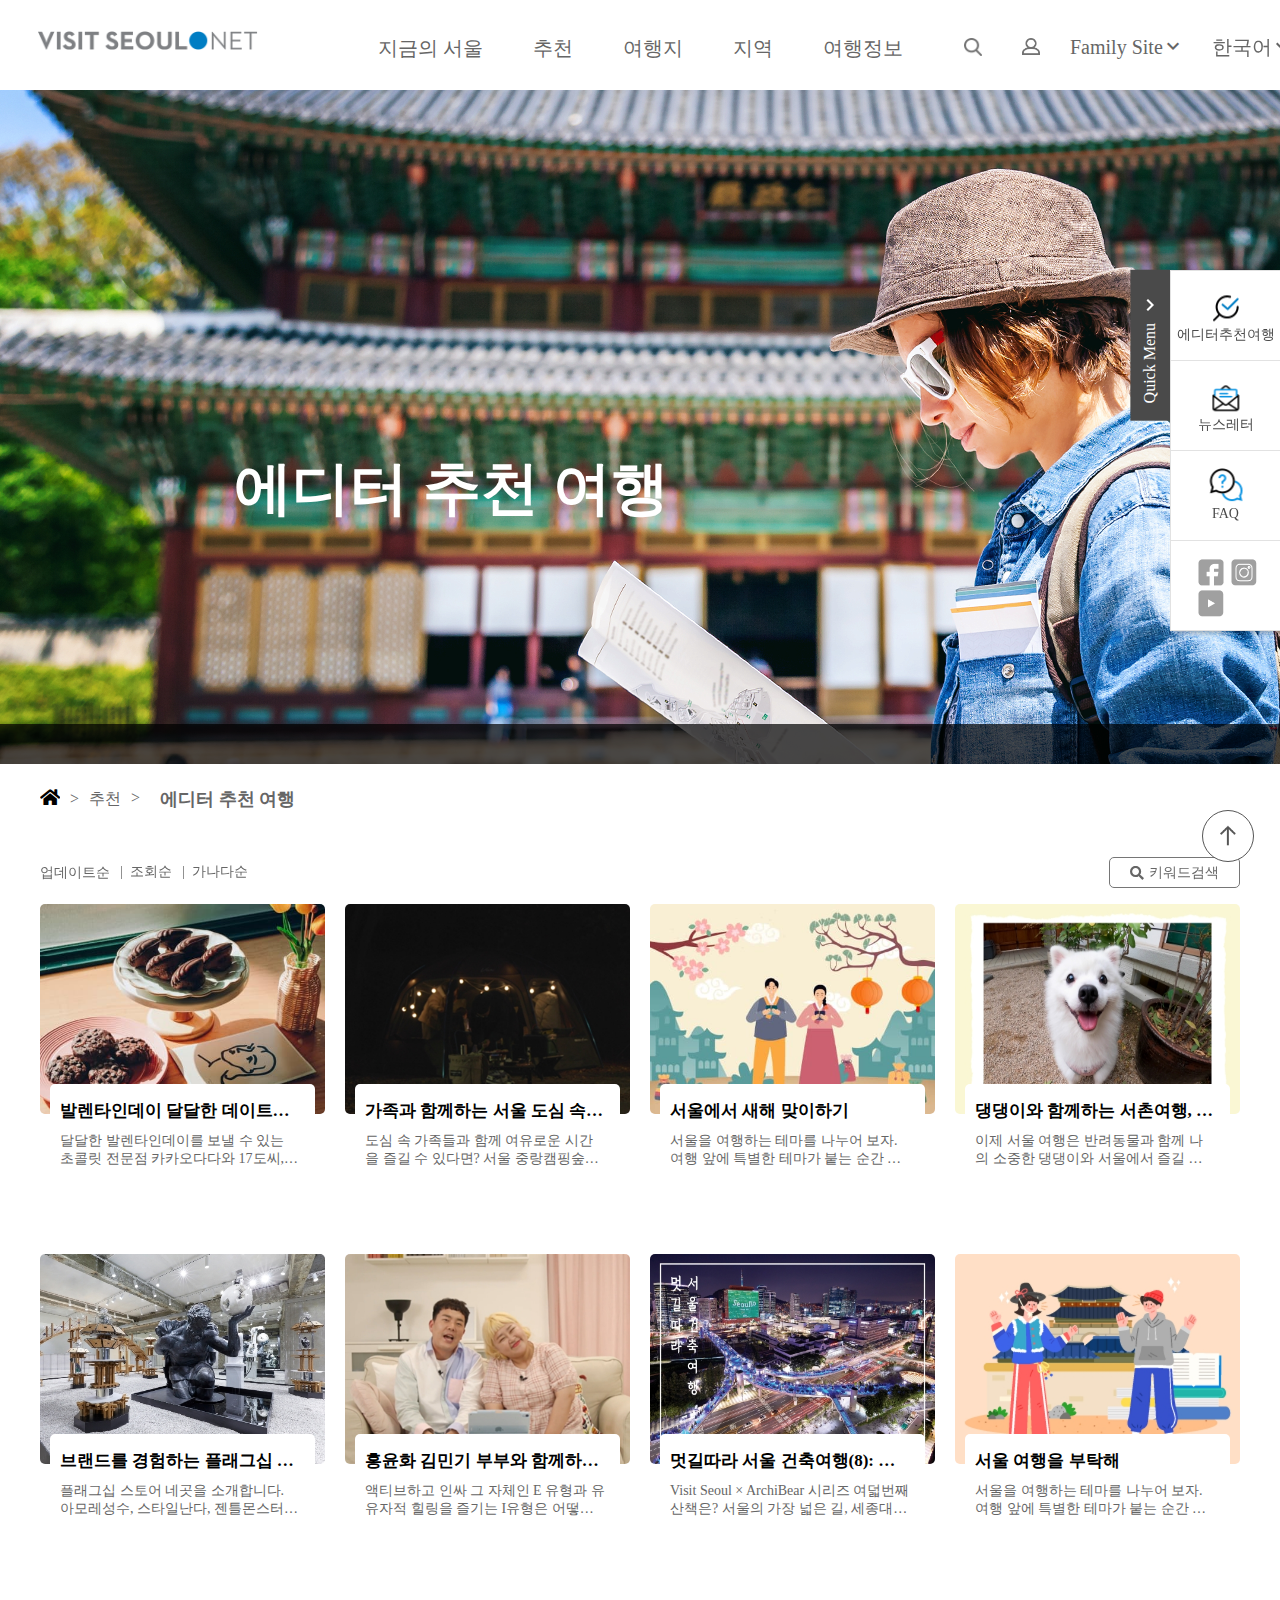
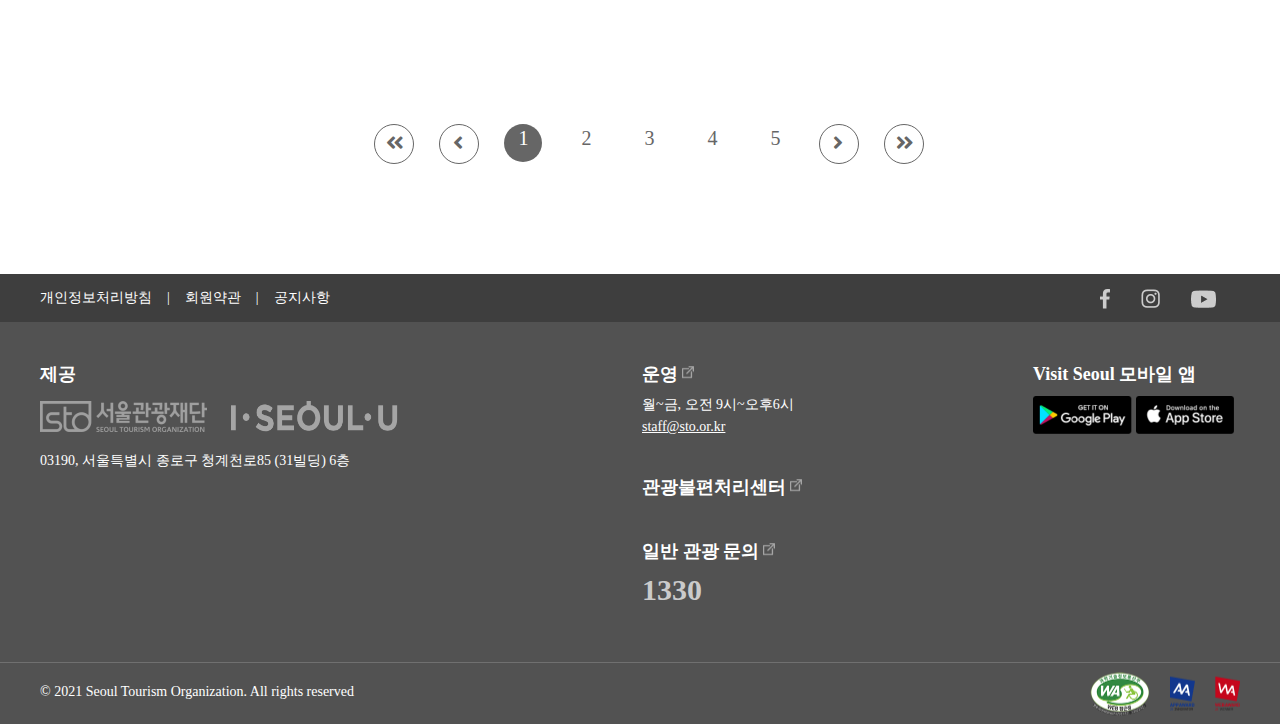
==== commit 35bfa9b6: "20220311" ====
--- a/page/editors_pick.html
+++ b/page/editors_pick.html
@@ -280,13 +280,13 @@
           <ul id="side-menu">
             <li>
               <a href="#">
-                <img alt="search" src="img/ico-search-gray@2x.png" />
+                <img alt="search" src="../img/ico-search-gray@2x.png" />
               </a>
               <div class="search">
                 <div class="search-box">
                   <input type="text" name="" id="search-keyword" placeholder="검색어를 입력해 주세요" />
                   <a href="#">
-                    <img alt="search-keyword" src="img/ico-search-gray@2x.png" />
+                    <img alt="search-keyword" src="../img/ico-search-gray@2x.png" />
                   </a>
                 </div>
                 <ol>
@@ -307,14 +307,14 @@
                   </div>
                 </ol>
                 <a href="#">
-                  <img alt="close" src="img/icn_search_close@2x.png" />
+                  <img alt="close" src="../img/icn_search_close@2x.png" />
                 </a>
               </div>
             </li>
 
             <li>
               <a href="#">
-                <img alt="login" src="img/ico-login-gray@2x.png">
+                <img alt="login" src="../img/ico-login-gray@2x.png">
                 <span class="ir-hidden">로그인</span>
               </a>
             </li>
@@ -447,12 +447,11 @@
 
               <li><a href="#">
                 <div class="img">
-                  <img alt="발렌타인데이" src="../img/editors_pick/getImage02.png" />
+                  <img alt="캠핑스테이" src="../img/editors_pick/getImage02.png" />
                </div>
                 <div class="detail">
-                  <h4>멋길따라 서울 건축여행(10): 삼청로</h4>
-                  <p>
-                    Visit Seoul × ArchiBear 마지막 서울 건축여행. 한옥과 카페, 갤러리가 모인, 전통과 현대를 잇는 길 삼청로를 함께 걸어요.
+                  <h4>가족과 함께하는 서울 도심 속 캠핑스테이</h4>
+                  <p>도심 속 가족들과 함께 여유로운 시간을 즐길 수 있다면? 서울 중랑캠핑숲에서 따뜻한 추억이 피어나는 가족캠핑을 즐겨보자!
                   </p>
                   <div><i class="fas fa-long-arrow-alt-right"></i></div>
                 </div>
@@ -460,66 +459,66 @@
 
               <li><a href="../page/newyear.html">
                 <div class="img">
-                  <img alt="발렌타인데이" src="../img/editors_pick/getImage03.png" />
-                </div>
-                <div class="detail">
-                  <h4>발렌타인데이 달달한 데이트코스</h4>
-                  <p>달달한 발렌타인데이를 보낼 수 있는 초콜릿 전문점 카카오다다와 17도씨, 초콜릿 원데이클래스 솜베이킹을 소개합니다.</p>
+                  <img alt="새해" src="../img/editors_pick/getImage03.png" />
+                </div>
+                <div class="detail">
+                  <h4>서울에서 새해 맞이하기</h4>
+                  <p>서울을 여행하는 테마를 나누어 보자. 여행 앞에 특별한 테마가 붙는 순간 우리는 숨겨져 있던 장소를 만나게 될 것이다. 지금의 서울을 있게 한 역사적 장소, 현재까지 이어져 온 문학 등, 당신은 어떤 테마의 여행을 하고 싶어지나요?</p>
                   <div><i class="fas fa-long-arrow-alt-right"></i></div>
                 </div>
               </a></li>
 
               <li><a href="../page/newyear.html">
                 <div class="img">
-                  <img alt="발렌타인데이" src="../img/editors_pick/getImage04.png" />
-                </div>
-                <div class="detail">
-                  <h4>발렌타인데이 달달한 데이트코스</h4>
-                  <p>달달한 발렌타인데이를 보낼 수 있는 초콜릿 전문점 카카오다다와 17도씨, 초콜릿 원데이클래스 솜베이킹을 소개합니다.</p>
-                  <div><i class="fas fa-long-arrow-alt-right"></i></div>
-                </div>
-              </a></li>
-
-              <li><a href="#">
-                <div class="img">
-                  <img alt="발렌타인데이" src="../img/editors_pick/getImage05.png" />
-                </div>
-                <div class="detail">
-                  <h4>발렌타인데이 달달한 데이트코스</h4>
-                  <p>달달한 발렌타인데이를 보낼 수 있는 초콜릿 전문점 카카오다다와 17도씨, 초콜릿 원데이클래스 솜베이킹을 소개합니다.</p>
-                  <div><i class="fas fa-long-arrow-alt-right"></i></div>
-                </div>
-              </a></li>
-
-              <li><a href="#">
-                <div class="img">
-                  <img alt="발렌타인데이" src="../img/editors_pick/getImage06.png" />
-                </div>
-                <div class="detail">
-                  <h4>발렌타인데이 달달한 데이트코스</h4>
-                  <p>달달한 발렌타인데이를 보낼 수 있는 초콜릿 전문점 카카오다다와 17도씨, 초콜릿 원데이클래스 솜베이킹을 소개합니다.</p>
-                  <div><i class="fas fa-long-arrow-alt-right"></i></div>
-                </div>
-              </a></li>
-
-              <li><a href="#">
-                <div class="img">
-                  <img alt="발렌타인데이" src="../img/editors_pick/getImage07.png" />
-                </div>
-                <div class="detail">
-                  <h4>발렌타인데이 달달한 데이트코스</h4>
-                  <p>달달한 발렌타인데이를 보낼 수 있는 초콜릿 전문점 카카오다다와 17도씨, 초콜릿 원데이클래스 솜베이킹을 소개합니다.</p>
-                  <div><i class="fas fa-long-arrow-alt-right"></i></div>
-                </div>
-              </a></li>
-
-              <li><a href="#">
-                <div class="img">
-                  <img alt="발렌타인데이" src="../img/editors_pick/getImage08.png" />
-                </div>
-                <div class="detail">
-                  <h4>발렌타인데이 달달한 데이트코스</h4>
-                  <p>달달한 발렌타인데이를 보낼 수 있는 초콜릿 전문점 카카오다다와 17도씨, 초콜릿 원데이클래스 솜베이킹을 소개합니다.</p>
+                  <img alt="한옥개스트" src="../img/editors_pick/getImage04.png" />
+                </div>
+                <div class="detail">
+                  <h4>댕댕이와 함께하는 서촌여행, 한옥개스트</h4>
+                  <p>이제 서울 여행은 반려동물과 함께 나의 소중한 댕댕이와 서울에서 즐길 수 있는 특별한 여행지는 어디? 이번 게스트 달이와 함께 떠나봅시다!</p>
+                  <div><i class="fas fa-long-arrow-alt-right"></i></div>
+                </div>
+              </a></li>
+
+              <li><a href="#">
+                <div class="img">
+                  <img alt="플래그십 스토어" src="../img/editors_pick/getImage05.png" />
+                </div>
+                <div class="detail">
+                  <h4>브랜드를 경험하는 플래그십 스토어 TOP4</h4>
+                  <p>플래그십 스토어 네곳을 소개합니다. 아모레성수, 스타일난다, 젠틀몬스터, 설화수 플래그십 스토어에서 제품과 브랜드를 함께 경험해볼까요?</p>
+                  <div><i class="fas fa-long-arrow-alt-right"></i></div>
+                </div>
+              </a></li>
+
+              <li><a href="#">
+                <div class="img">
+                  <img alt="“MBTI 트립”" src="../img/editors_pick/getImage06.png" />
+                </div>
+                <div class="detail">
+                  <h4>홍윤화 김민기 부부와 함께하는 서울 “MBTI 트립”!</h4>
+                  <p>액티브하고 인싸 그 자체인 E 유형과 유유자적 힐링을 즐기는 I유형은 어떻게 서울 여행을 즐길까? 나와 더욱 친밀해지는 시간! 서울 “MBTI 트립” 함께 떠나봅시다~</p>
+                  <div><i class="fas fa-long-arrow-alt-right"></i></div>
+                </div>
+              </a></li>
+
+              <li><a href="#">
+                <div class="img">
+                  <img alt="세종대로" src="../img/editors_pick/getImage07.png" />
+                </div>
+                <div class="detail">
+                  <h4>멋길따라 서울 건축여행(8): 세종대로</h4>
+                  <p>Visit Seoul × ArchiBear 시리즈 여덟번째 산책은? 서울의 가장 넓은 길, 세종대로를 따라 서울의 건축역사를 함께 걸어요.</p>
+                  <div><i class="fas fa-long-arrow-alt-right"></i></div>
+                </div>
+              </a></li>
+
+              <li><a href="#">
+                <div class="img">
+                  <img alt="서울 여행" src="../img/editors_pick/getImage08.png" />
+                </div>
+                <div class="detail">
+                  <h4>서울 여행을 부탁해</h4>
+                  <p>서울을 여행하는 테마를 나누어 보자. 여행 앞에 특별한 테마가 붙는 순간 우리는 숨겨져 있던 장소를 만나게 될 것이다. 지금의 서울을 있게 한 역사적 장소, 현재까지 이어져 온 문학 등, 당신은 어떤 테마의 여행을 하고 싶어지나요?</p>
                   <div><i class="fas fa-long-arrow-alt-right"></i></div>
                 </div>
               </a></li>
@@ -560,47 +559,6 @@
 
         </section>
       </main>
-
-
-
-
-
-
-
-
-
-
-
-
-
-
-
-
-
-
-
-
-
-
-
-
-
-
-
-
-
-
-
-
-
-
-
-
-
-
-
-
-
 
       <footer id="footer">
         <div class="top-footer">
@@ -683,7 +641,24 @@
     </div>
     <script>
       'use strict';
+    $('div.search > a').on('click', function(){
+      $(this).parent().toggleClass('on');
+    });
+
+
+
     </script>
+
+
+
+
+
+
+
+
+
+
+
 
 
 
--- a/css/style-pc.css
+++ b/css/style-pc.css
@@ -182,14 +182,15 @@
 #season ul.title li div.inner-box ul li a p {font-size: 16px; color: #000000; text-align: left; }
 
 
-#banner {position: relative; width: 100%; height: 260px; top: 50px; padding: 20px 0;}
-#banner div.slide-box {position: relative; width: 1200px; height: 260px; left: 50%; top: 0; transform: translate(-50%, 0);}
-#banner div.slide-box > div.box-inner {position: relative; overflow: hidden; }
-#banner div.slide-box > div.box-inner img {width: 1200px; height: 260px;}
-#banner div.slide-box > div.box-inner p.dummy {opacity: 0;}
-#banner div.slide-box > div.box-inner ul.slide {position: absolute; top: 0; left: 0; height: 100%; width: 6000px; }
-#banner div.slide-box > div.box-inner ul.slide li {position: absolute; left: 0; top: 0;}
-#banner div.slide-box > div.box-inner ul.slide > li:first-child {display: block;}
+#banner {position: relative; padding: 20px 0;}
+#banner div.slide-box {position: relative; width: 1200px; margin: 0 auto; overflow: hidden;}
+#banner div.slide-box div.box-inner {position: relative; }
+#banner div.slide-box div.box-inner img {}
+#banner div.slide-box div.box-inner p.dummy {opacity: 0;}
+#banner div.slide-box div.box-inner ul.slide {position: absolute; top: 0; width: 100%;}
+#banner div.slide-box div.box-inner ul.slide li {position: absolute; width: 100%; height: 100%; }
+#banner div.slide-box div.box-inner ul.slide > li:first-child {display: block;}
+
 
 #banner p.control {position: absolute; width: 1260px; left: 50%; top: 50%; transform: translate(-50%, -50%);}
 #banner p.control a.prev > img {width: 70px; height: 70px;}
@@ -250,6 +251,8 @@
 #festival div.box ul li {float: left; width: 235px; height: 490px; padding-left: 30px;}
 #festival div.box ul li a img {width: 235px; height: 354px; padding-bottom: 20px;}
 #festival div.box ul li em {font-size: 20px;}
+#festival div.box ul li em::before {content: '[';}
+#festival div.box ul li em::after {content: ']';}
 #festival div.box ul li p {font-size: 20px; width: 200px; white-space: nowrap; overflow: hidden; text-overflow: ellipsis; padding-top: 20px;}
 #festival div.box ul li p + p {font-size: 15px;}
 #festival div.box p.control {position: absolute; top: 35%; width: 100%;}
@@ -430,27 +433,28 @@
 #post ul.top li {float: left;}
 #post ul.top li + li::before {content: '>'; padding: 0 10px; }
 #post ul.top li h3 {position: absolute; left: 10%; top: 33%; font-size: 18px;}
-#post div.sub {position: absolute; top: 90px; left: 12%; transform: translate(0, 0);}
-#post div.sub ul li {position: relative; float: left; top: 10px; width: 80px;}
-#post div.sub ul li + li {margin-left: 15px;}
+#post div.sub {position: absolute; top: 90px; left: 50%; transform: translate(-50%, 0); width: 1200px; z-index: 100000;}
+#post div.sub ul li {position: relative; float: left; top: 10px; display: inline; margin-right: 10px;}
+
 #post div.sub ul li + li::before {content: '|';}
-#post div.sub ul li + li p {position: relative; margin-left: 15px; top: -17px;}
-
-#post div.search {position: absolute; width: 250px; height: 50px; left: 100%; top: 5%; transform: translate(260%, 0); text-align: right; font-weight: 100; }
+#post div.sub ul li + li p {position: relative; top: -17px; margin-left: 10px;}
+
+#post div.search {position: absolute; width: 250px; height: 50px; right: 0; top: 0; text-align: right; font-weight: 100;}
 #post div.search a {box-sizing: border-box;}
 #post div.search a span {position: relative; top: 10px; font-size: 14px; border: 1px solid #767676; padding: 7px 20px 7px 20px; border-radius: 5px;}
-#post div.search a span.on {background-color: #137DC3; color: #ffffff;}
+#post div.search.on a span {background-color: #137DC3; color: #ffffff; border: 1px solid #137DC3;}
 
 
 #post div.search span i {top: -1px; margin-right: 5px; font-size: 14px;}
-#post div.search div.search-box {display: none;; position: absolute; width: 1200px; height: 178px; left: -381%; top: 50px; z-index: 100000; border: 1px solid #767676; background-color: #f6f6f6;}
+#post div.search.on div.search-box {display: block; position: absolute; width: 1200px; height: 178px; left: -381%; top: 50px; border: 1px solid #e4e2e2; background-color: #f6f6f6;}
+#post div.search div.search-box {display: none; position: absolute; width: 1200px; height: 178px; left: -381%; top: 50px; border: 1px solid #e4e2e2; background-color: #f6f6f6;}
 #post div.search div.search-box div.inner input {width: 600px; height: 30px; border: none; padding-left: 10px;}
 #post div.search div.search-box div.inner {width: 700px; position: absolute; left: 50%; top: 50%; transform: translate(-50%, -50%);}
 #post div.search div.search-box div.inner span {position: relative; right: 0; top: 2px; margin-left: 15px; padding: 7px 20px 7px 20px; background-color: #555555; color: #ffffff;}
 
-#post div.post-list {position: relative; width: 1200px; height: 800px; top: 140px;left: 50%; transform: translate(-50%, 0); z-index: 0;}
+#post div.post-list {position: absolute; width: 1200px; height: 800px; top: 140px; left: 50%; transform: translate(-50%, 0);}
 #post div.post-list > ul {position: absolute; top: 0;}
-#post div.post-list > ul > li {float: left; width: 285px; height: 350px;}
+#post div.post-list > ul > li {float: left; width: 285px; height: 350px;  }
 #post div.post-list > ul > li + li {margin-left: 20px;}
 #post div.post-list > ul > li:nth-child(4n+1) {margin-left: 0;}
 
@@ -462,7 +466,7 @@
 #post div.post-list > ul > li > a > div.detail h4 {font-size: 17px; color: #000000; padding: 15px 0 10px 10px; width: 240px; overflow: hidden; white-space: nowrap; text-overflow: ellipsis;}
 #post div.post-list > ul > li > a > div.detail p {padding: 0px 0 10px 10px; overflow: hidden; text-overflow: ellipsis; display: -webkit-box; -webkit-line-clamp: 2; -webkit-box-orient: vertical; width: 240px; height: 28px;}
 
-#post div.post-list > ul > li > a > div.detail div {position: relative; width: 26px; height: 26px; margin: 30px 0 0 220px;  border: 1px solid #137DC3; border-radius: 100px; background-color: #137DC3;}
+#post div.post-list > ul > li > a > div.detail:hover div {position: relative; width: 26px; height: 26px; margin: 30px 0 0 220px;  border: 1px solid #137DC3; border-radius: 100px; background-color: #137DC3; display: block;}
 #post div.post-list > ul > li > a > div.detail div > i {top: 3px; left: 7px; color: #ffffff;}
 
 #post ul.page-indicator {position: absolute; width: 1200px; height: 80px; left: 48%; top: 80%; transform: translate(-50%, 0);}
@@ -483,7 +487,7 @@
 
 
 
-#sub-post {position: relative; top: 90px; height: 5400px; min-width: 770px;}
+#sub-post {position: relative; top: 90px; height: 5000px; min-width: 770px;}
 
 #sub-post ul.top {position: absolute; width: 1200px; left: 50%; top: 0; transform: translate(-50%, 0); padding: 25px 0; font-size: 16px;}
 #sub-post ul.top li i {color: #000000; font-size: 18px; top: -2px;}
@@ -502,20 +506,20 @@
 
 
 
-#article div.sec1 {position: absolute; top: 400px; left: 50%; transform: translate(-50%, 0); width: 1000px;}
+#article div.sec1 {position: absolute; top: 400px; left: 50%; transform: translate(-50%, 0); width: 1200px; background-color: yellowgreen;}
 #article div.sec1 > ul {position: absolute; left: 50%; top: 0; transform: translate(-50%, 0);}
-#article div.sec1 > ul > li > ul.inner > li {width: 775px; height: 100%; margin-bottom: 80px;}
-#article div.sec1 > ul > li > ul.inner > li:nth-child(3) {padding-top: 50px; border-top: 1px solid #c5c5c5;}
-#article div.sec1 > ul > li > ul.inner > li:nth-child(4) {padding-top: 50px; border-top: 1px solid #c5c5c5;}
-#article div.sec1 > ul > li > ul.inner > li:nth-child(5) {padding-top: 50px; border-top: 1px solid #c5c5c5;}
-
-
-#article div.sec1 > ul > li > ul.inner > li > img {position: relative; width: 775px; height: 100%; margin-bottom: 20px;}
-#article div.sec1 > ul > li > ul.inner > li > h4 {position: relative; text-align: center; font-size: 24px; color: #0087c6; display: block; margin-bottom: 30px;}
-#article div.sec1 > ul > li > ul.inner > li > p {font-size: 16px; color: #747474;}
-#article div.sec1 > ul > li > ul.inner > li > a > p.more-info {position: relative; padding: 10px 20px; border: 1px solid #188BD8; width: 100px; height: 20px; background-color: #188BD8; color:  #ffffff; text-align: center; line-height: 20px; border-radius: 22px; margin-top: 25px; left: 50%; top: 0; transform: translate(-50%, 0);}
-
-#article div.sec1 > div.linked_article {position: absolute; top: 4100px; width: 775px; height: 480px;  left: 50%; transform: translate( -50%, 0);}
+#article div.sec1 > ul.inner li {width: 100%; height: 100%; margin-bottom: 80px;}
+#article div.sec1 > ul.inner > li:nth-child(3) {padding-top: 50px; border-top: 1px solid #c5c5c5;}
+#article div.sec1 > ul.inner > li:nth-child(4) {padding-top: 50px; border-top: 1px solid #c5c5c5;}
+#article div.sec1 > ul.inner > li:nth-child(5) {padding-top: 50px; border-top: 1px solid #c5c5c5;}
+
+
+#article div.sec1 > ul.inner > li > img {position: relative; width: 775px; height: 100%; margin-bottom: 20px;}
+#article div.sec1 > ul.inner > li > h4 {position: relative; text-align: center; font-size: 24px; color: #0087c6; display: block; margin-bottom: 30px; }
+#article div.sec1 > ul.inner > li > p {font-size: 16px; color: #747474; }
+#article div.sec1 > ul.inner > li > a > p.more-info {position: relative; padding: 10px 20px; border: 1px solid #188BD8; width: 100px; height: 20px; background-color: #188BD8; color:  #ffffff; text-align: center; line-height: 20px; border-radius: 22px; margin-top: 25px; left: 50%; top: 0; transform: translate(-50%, 0);}
+
+#article div.sec1 > div.linked_article {position: absolute; top: 3600px; width: 775px; height: 480px;  left: 50%; transform: translate( -50%, 0);}
 #article div.sec1 > div.linked_article h4 {font-size: 24px; color: #2b2b2b; padding: 20px 0; text-align: center;}
 #article div.sec1 > div.linked_article ul {position: absolute;}
 #article div.sec1 > div.linked_article > ul li {float: left; width: 383px; height: 308px; padding-top: 25px; box-shadow: 0 4px 8px -4px rgba(0,0,0,0.3);;}
--- a/css/style-m.css
+++ b/css/style-m.css
@@ -33,21 +33,30 @@
 
 #side-menu {display: none;}
 
-#wrapper > a.top-button {position: fixed; z-index: 100000; left: 78vw; top: 80vh; border: 1px solid #555555; width: 60px; height: 60px; border-radius: 30px; text-align: center; background-color: #ffffff;}
+#wrapper > a.top-button {position: fixed; z-index: 1000000; right: 2%; top: 80vh; border: 1px solid #555555; width: 50px; height: 50px; border-radius: 30px; text-align: center; background-color: #ffffff;}
 #wrapper > a.top-button > img {position: relative; left: 0; top: 50%; transform: translate(0, -50%); width: 16px;}
 
-#wrapper > div.quick-menu {display: none;}
-#wrapper > div.mobile-quick-menu {position: fixed; z-index: 1000000; right: 0; bottom: 5vh; width: 200px; height: 350px;}
-#wrapper > div.mobile-quick-menu > ul {}
-#wrapper > div.mobile-quick-menu > ul > li {width: 200px; height: 65px; padding-top: 15px;}
-#wrapper > div.mobile-quick-menu > ul > li.menu-open {margin: 25px 0 0 8px;}
+#wrapper > div.quick-menu {display: block; position: fixed; z-index: 1000000; right: 2%; top: 80vh; border: 1px solid #555555; width: 50px; height: 50px; border-radius: 30px; text-align: center; background-color: #ffffff;}
+/* #wrapper > div.quick-menu::before {content: ''; position: absolute; background-color: #000000; left: -850%; top: -1300%; width: 100vw; height: 100vh; opacity: 0.3;} */
+#wrapper > div.quick-menu ul {position: absolute; top: 70vh; right: 2%; z-index: 1000000;}
+
+
+
+
+#wrapper > div.mobile-quick-menu {display: none; position: fixed; z-index: 1000000; right: 0; top: 80vh;  width: 200px; height: 350px;}
+#wrapper > div.mobile-quick-menu > ul {background-color: yellow;}
+
+
+
+/* #wrapper > div.mobile-quick-menu > ul > li {width: 200px; height: 65px; padding-top: 15px;}
+#wrapper > div.mobile-quick-menu > ul > li.menu-control {margin: 25px 0 0 8px;}
 #wrapper > div.mobile-quick-menu > ul > li > a > h5 {position: relative; transform: translate(-50%, 50%); left: 0; top: 50%; font-size: 16px; color: #ffffff; text-align: right;}
 #wrapper > div.mobile-quick-menu > ul > li > a > div {width: 60px; height: 60px; position: relative; left: 55vw; top: 50vh; background-color: #ffffff; border-radius: 100px;}
-#wrapper > div.mobile-quick-menu > ul > li > a > div.open-close {position: fixed; right: -30%; bottom: 50%; transform: translate(200%, 600%); background-color: #137DC3;}
-#wrapper > div.mobile-quick-menu > ul > li > a > div.open-close > i {font-size: 20px; color: #ffffff; position: relative; left: 50%; top: 50%; transform: translate(-50%, -50%);}
-#wrapper > div.mobile-quick-menu > ul > li:nth-child(1) {display: none;}
-#wrapper > div.mobile-quick-menu > ul > li:nth-child(2) {display: none;}
-#wrapper > div.mobile-quick-menu > ul > li:nth-child(3) {display: none;}
+#wrapper > div.mobile-quick-menu > ul > li > a {position: fixed; right: 0; bottom: 50%; border-radius: 100px; background-color: #137DC3;}
+#wrapper > div.mobile-quick-menu > ul > li > a > i {font-size: 20px; color: #ffffff; position: relative; left: 50%; top: 50%; transform: translate(-50%, -50%);}
+#wrapper > div.mobile-quick-menu > ul > li:nth-child(1) {display: block;}
+#wrapper > div.mobile-quick-menu > ul > li:nth-child(2) {display: block;}
+#wrapper > div.mobile-quick-menu > ul > li:nth-child(3) {display: block;} */
 
 
 #gnb {display: none; position: absolute; top: 0; width: 100%; background-color: #ffffff; color: #000000; height: 100vh; overflow: auto; font-size: 16px; transition: left 0.3s;}
@@ -122,7 +131,7 @@
 #main-visual div.slide-box div.box p.control a.next::before {left: calc(50% - 50px);}
 
 
-#season {background-color: #ffffff; left: 0; top: 0; position: relative; height: 730px;}
+#season {background-color: #ffffff; left: 0; top: 0; position: relative; height: 700px;}
 #season h3 {font-size: 34px; font-weight: 700; text-align: center; padding: 50px 0 2% 0; color: #222222;}
 #season ul.title {position: absolute; width: 450px; left: 50%; top: 20%; transform: translate(-50%, 0); text-align: center;}
 #season ul.title li {float: left; font-size: 20px; font-weight: 100; color: #555555; padding: 10px 10px; border: 1px solid #C7C7C7; line-height: 30px;}
@@ -141,15 +150,15 @@
 #season ul.title li div.inner-box ul li a p {font-size: 16px; color: #000000; text-align: left; }
 
 
-#banner {position: relative; width: 100%; height: 15vh; top: 0; background-color: #ffffff;}
-#banner ul {position: absolute; width: 5000px; top: 50%; left: 3%;}
-#banner ul li {float: left; width: 80vw; height: 10vh;}
-#banner ul li + li {margin-left: 20px;}
+#banner {position: relative; width: 100%; top: 0; background-color: #ffffff;}
+#banner ul {position: absolute; top: 50%;}
+#banner ul li {position: absolute;}
+#banner ul li + li {margin-left: 20px;} 
 #banner p.control {display: none;}
 #banner div.slide-box > div.box-inner p.dummy {opacity: 0;}
 
 
-#shopping {position: relative; height: 130vh; width: 100vw; padding-top: 80px; background-color: #ffffff;}
+#shopping {position: relative; height: 130vh; width: 100vw; background-color: #ffffff;}
 #shopping h3 {font-size: 34px; font-weight: 750; text-align: center; padding-bottom: 30px; color: #222222;}
 #shopping div.top5 {position: relative; width: 100%; height: 100%; left: 0; top: 0; }
 #shopping div.top5 ul {position: absolute; width: 90%; height: 100%; left: 49%; top: 0; transform: translate(-50%, 0);}
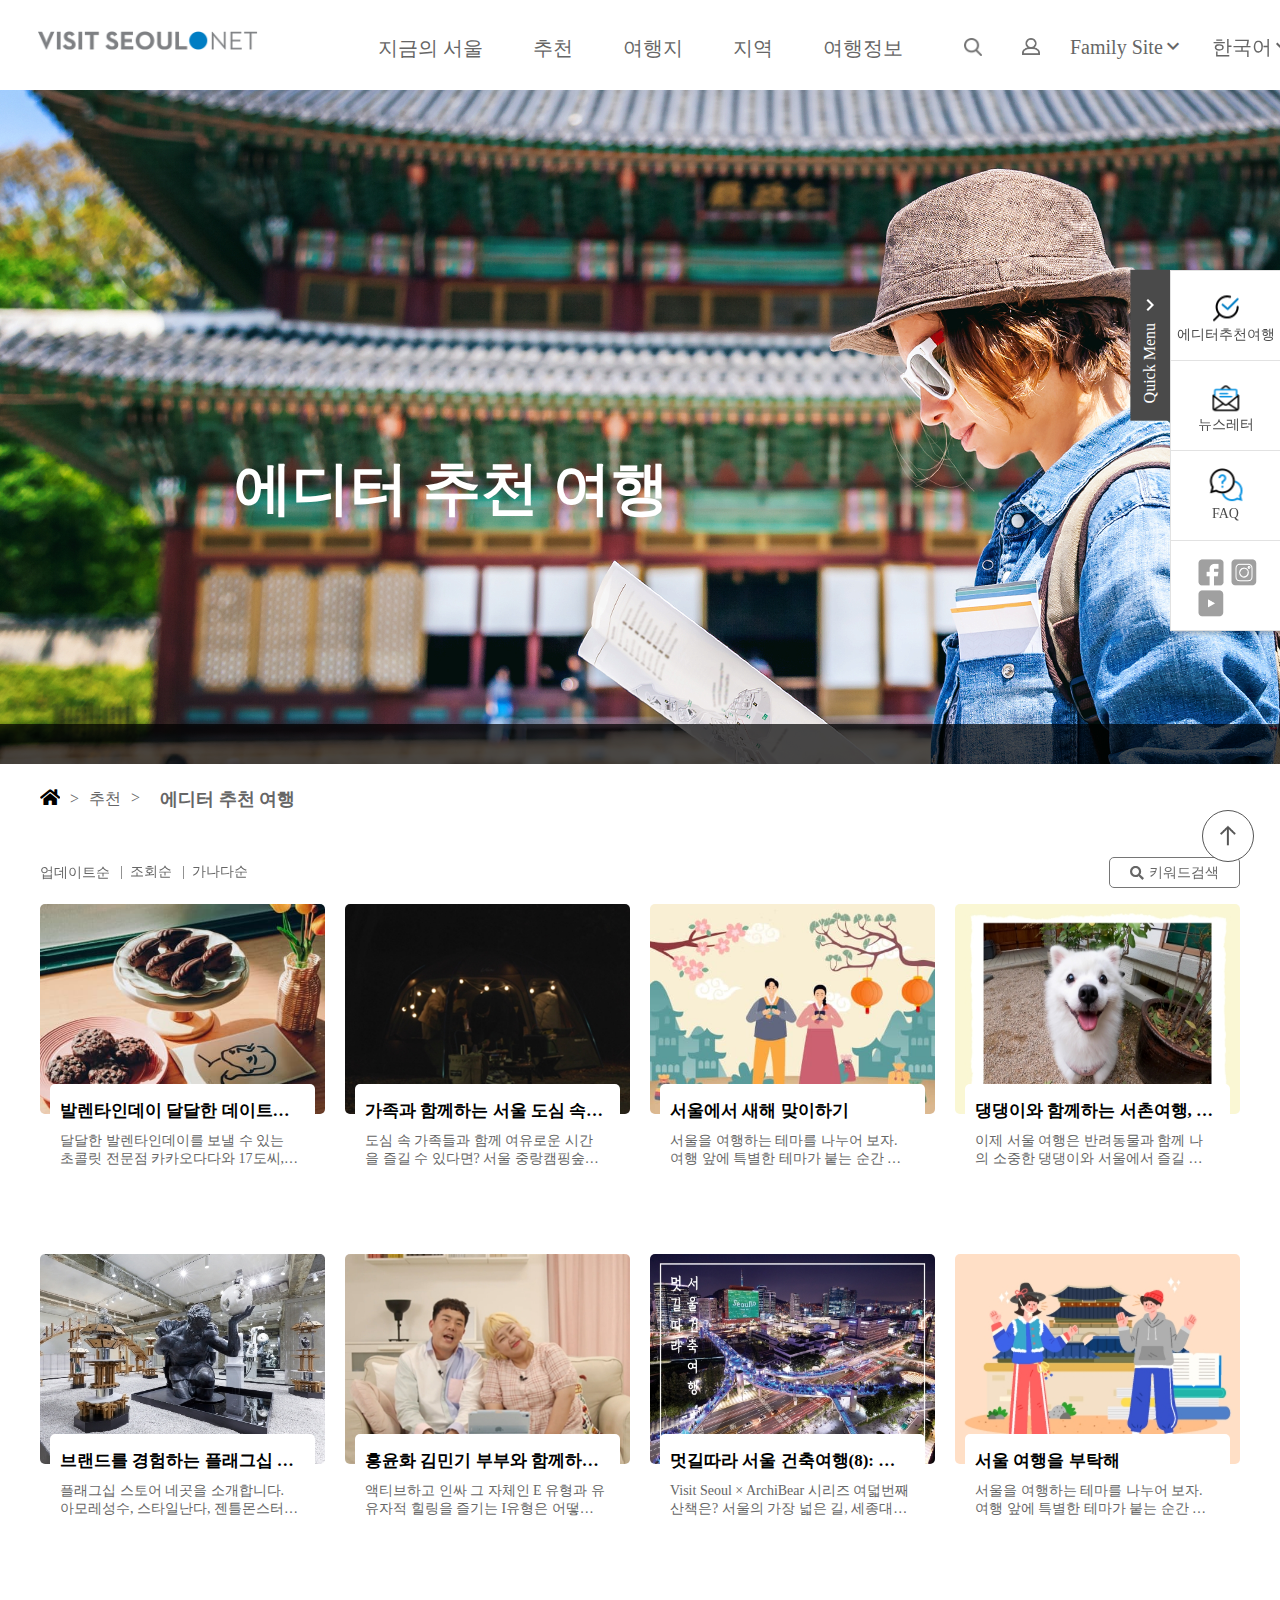
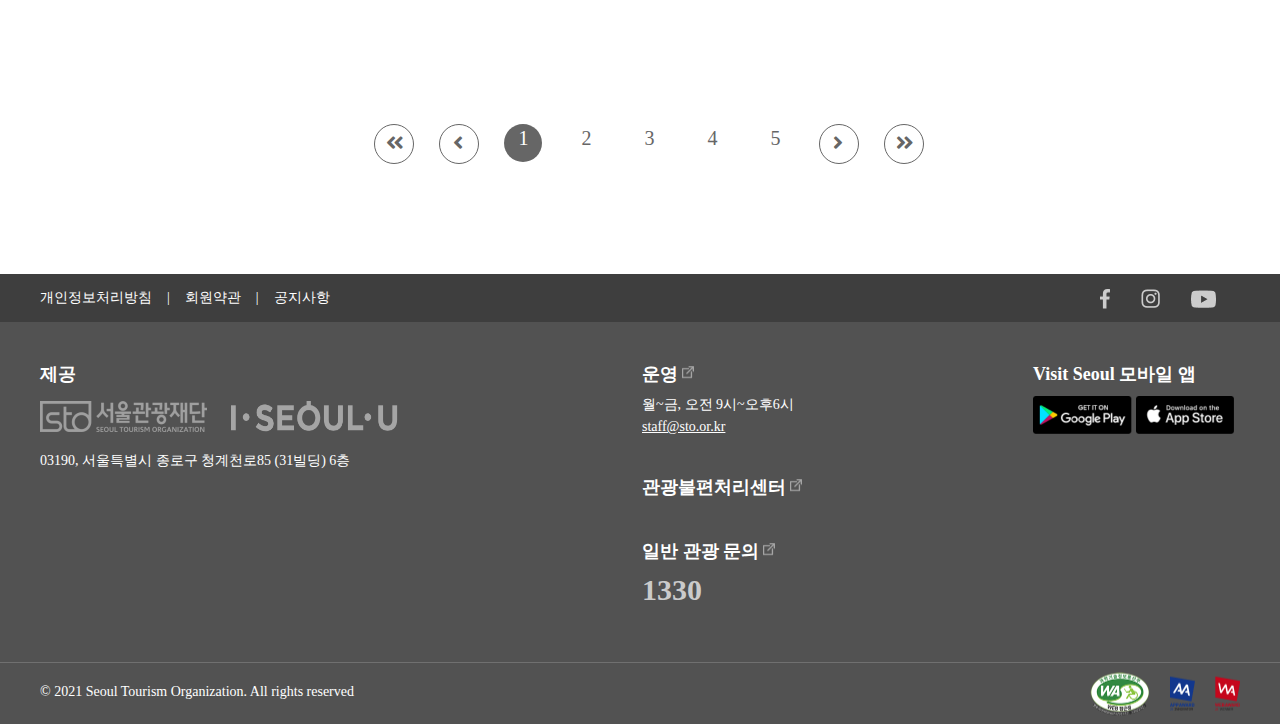
==== commit fd45eeac: "jquery나누기" ====
--- a/page/editors_pick.html
+++ b/page/editors_pick.html
@@ -78,7 +78,7 @@
       <header id="header">
         <div class="header-box">
           <h1>
-             <a href="/index.html"><img alt="visit seoul" src="../img/intro/ico_logo@2x.png"></a>
+             <a href="index.html"><img alt="visit seoul" src="../img/intro/ico_logo@2x.png"></a>
           </h1>
           <div id="mobile-menu" class="mobile">
             <a href="#" class="menu"><img alt="menu" src="../img/ico-mobile-menu@2x.png" /></a>
@@ -639,6 +639,7 @@
         </div>
       </footer>
     </div>
+    
     <script>
       'use strict';
     $('div.search > a').on('click', function(){
@@ -649,18 +650,5 @@
 
     </script>
 
-
-
-
-
-
-
-
-
-
-
-
-
-
   </body>
 </html>--- a/css/style-pc.css
+++ b/css/style-pc.css
@@ -274,6 +274,7 @@
 
 
 #hotplace div.content div.map > ul > li:hover {transform: scale(1.3); transition: all 0.3s;}
+#hotplace div.content div.map > ul > li.on {transform: scale(1.3); transition: all 0.3s;}
 #hotplace div.content div.map-info {position: absolute; width: 1200px; height: 350px; top: 600px; left: 50%; transform: translate(-50%, 0);}
 #hotplace div.content div.map-info > div.inner-box > ul {position: absolute; left: 50%; top: 0; transform: translate(-50%, 0);}
 
--- a/css/style-m.css
+++ b/css/style-m.css
@@ -45,18 +45,6 @@
 
 #wrapper > div.mobile-quick-menu {display: none; position: fixed; z-index: 1000000; right: 0; top: 80vh;  width: 200px; height: 350px;}
 #wrapper > div.mobile-quick-menu > ul {background-color: yellow;}
-
-
-
-/* #wrapper > div.mobile-quick-menu > ul > li {width: 200px; height: 65px; padding-top: 15px;}
-#wrapper > div.mobile-quick-menu > ul > li.menu-control {margin: 25px 0 0 8px;}
-#wrapper > div.mobile-quick-menu > ul > li > a > h5 {position: relative; transform: translate(-50%, 50%); left: 0; top: 50%; font-size: 16px; color: #ffffff; text-align: right;}
-#wrapper > div.mobile-quick-menu > ul > li > a > div {width: 60px; height: 60px; position: relative; left: 55vw; top: 50vh; background-color: #ffffff; border-radius: 100px;}
-#wrapper > div.mobile-quick-menu > ul > li > a {position: fixed; right: 0; bottom: 50%; border-radius: 100px; background-color: #137DC3;}
-#wrapper > div.mobile-quick-menu > ul > li > a > i {font-size: 20px; color: #ffffff; position: relative; left: 50%; top: 50%; transform: translate(-50%, -50%);}
-#wrapper > div.mobile-quick-menu > ul > li:nth-child(1) {display: block;}
-#wrapper > div.mobile-quick-menu > ul > li:nth-child(2) {display: block;}
-#wrapper > div.mobile-quick-menu > ul > li:nth-child(3) {display: block;} */
 
 
 #gnb {display: none; position: absolute; top: 0; width: 100%; background-color: #ffffff; color: #000000; height: 100vh; overflow: auto; font-size: 16px; transition: left 0.3s;}
@@ -288,15 +276,15 @@
 
 #post {position: relative; top: 60px; width: 100%;}
 
-#post ul.top {position: absolute; width: 90vw; left: 5%; top: 0; padding: 25px 0; font-size: 16px; }
+#post ul.top {position: absolute; width: 90vw; left: 10%; top: 0; padding: 25px 0; font-size: 16px; }
 #post ul.top li {float: left;}
 #post ul.top li i {color: #000000; font-size: 18px; top: -2px;}
 
 #post ul.top li + li {margin-left: 10px;}
 #post ul.top li + li::before {content: '>'; padding-right: 10px; }
-#post ul.top li h3 {position: absolute; left: 21%; top: 33%; font-size: 18px; line-height: 20px;}
-
-#post div.sub {position: absolute; top: 60px; left: 5%;}
+#post ul.top li h3 {position: absolute; left: 24%; top: 33%; font-size: 18px; line-height: 23px;}
+
+#post div.sub {position: absolute; top: 60px; left: 10%;}
 #post div.sub ul li {position: relative; float: left; top: 10px; width: 70px;}
 #post div.sub ul li.on p {color: #137DC3; font-weight: 800;}
 #post div.sub ul li + li::before {content: '|';}
@@ -320,12 +308,12 @@
 #post div.post-list > ul > li + li {margin-top: 100px;}
 #post div.post-list > ul > li > a > div.img { width: 100%; height: 100%; overflow: hidden; border-radius: 3px;}
 #post div.post-list > ul > li > a > div.img img {width: 100%; border-radius: 3px;}
-#post div.post-list > ul > li > a > div.detail {position: relative; width: 95%; height: 50%; top: -30px; left: 0; margin-left: 10px; background-color: #ffffff; border-radius: 5px;}
+#post div.post-list > ul > li > a > div.detail {position: relative; width: 95%; height: 50%; top: -30px; left: 0; margin-left: 10px; background-color: #ffffff; border-radius: 5px; }
 #post div.post-list > ul > li > a > div.detail:hover {top: -80px; transition: all 0.5s;}
 #post div.post-list > ul > li > a > div.detail:hover h4 {color: #137DC3;}
 
-#post div.post-list > ul > li > a > div.detail h4 {font-size: 20px; color: #222222; padding: 15px 0 10px 10px; width: 440px; font-weight: 800;}
-#post div.post-list > ul > li > a > div.detail p {padding: 0px 0 10px 10px; overflow: hidden; text-overflow: ellipsis; display: -webkit-box; -webkit-line-clamp: 2; -webkit-box-orient: vertical; width: 390px; height: 28px; font-size: 15px;}
+#post div.post-list > ul > li > a > div.detail h4 {font-size: 20px; color: #222222; padding: 15px 0 10px 10px; width: 360px; font-weight: 800; overflow: hidden; white-space: nowrap; text-overflow: ellipsis;}
+#post div.post-list > ul > li > a > div.detail p {padding: 0px 0 10px 10px; overflow: hidden; text-overflow: ellipsis; display: -webkit-box; -webkit-line-clamp: 2; -webkit-box-orient: vertical; width: 350px; height: 25px; font-size: 15px;}
 #post div.post-list > ul > li > a > div.detail div {position: relative;  width: 26px; height: 26px; margin: 15px 0 0 90%;  border: 1px solid #137DC3; border-radius: 100px; background-color: #137DC3; display: none; }
 #post div.post-list > ul > li > a > div.detail div > i {top: 5px; left: 7px; color: #ffffff; display: none;}
 #post div.post-list > ul > li > a > div.detail:hover div {position: relative; width: 26px; height: 26px; margin: 15px 0 0 90%;  border: 1px solid #137DC3; border-radius: 100px; background-color: #137DC3; display: block;}
@@ -348,10 +336,11 @@
 
 
 #sub-post {position: relative; top: 90px; height: 4700px;}
-#sub-post ul.top {position: absolute; width: 90vw; left: 5%; top: 0; padding: 25px 0; font-size: 16px; }
+#sub-post ul.top {position: absolute; width: 90vw; left: 6%; top: 0; padding: 25px 0; font-size: 16px; }
 #sub-post ul.top li {float: left;}
 #sub-post ul.top li i {color: #000000; font-size: 18px; top: -2px;}
 #sub-post ul.top li + li {margin-left: 10px;}
+
 #sub-post ul.top li + li::before {content: '>'; padding-right: 10px; }
 #sub-post ul.top li h3 {position: absolute; left: 23%; top: 33%; font-size: 18px; line-height: 20px;}
 
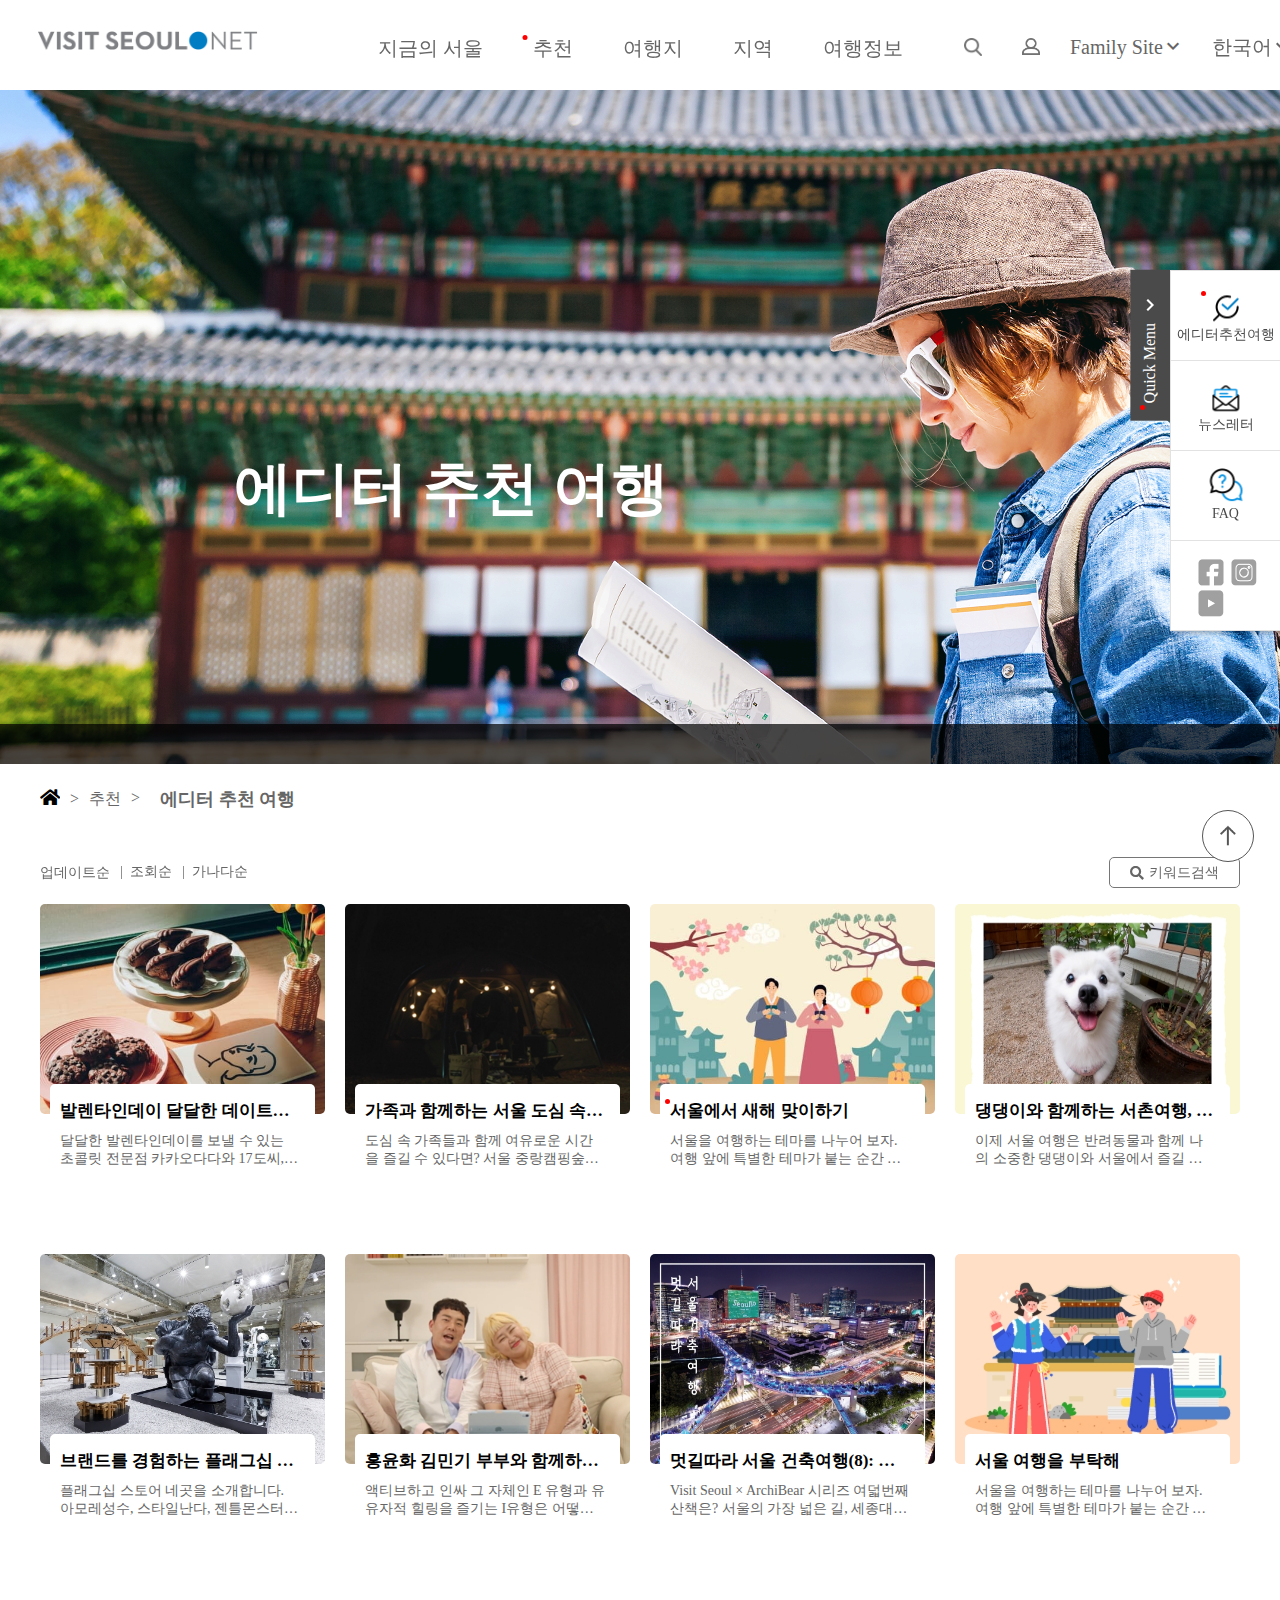
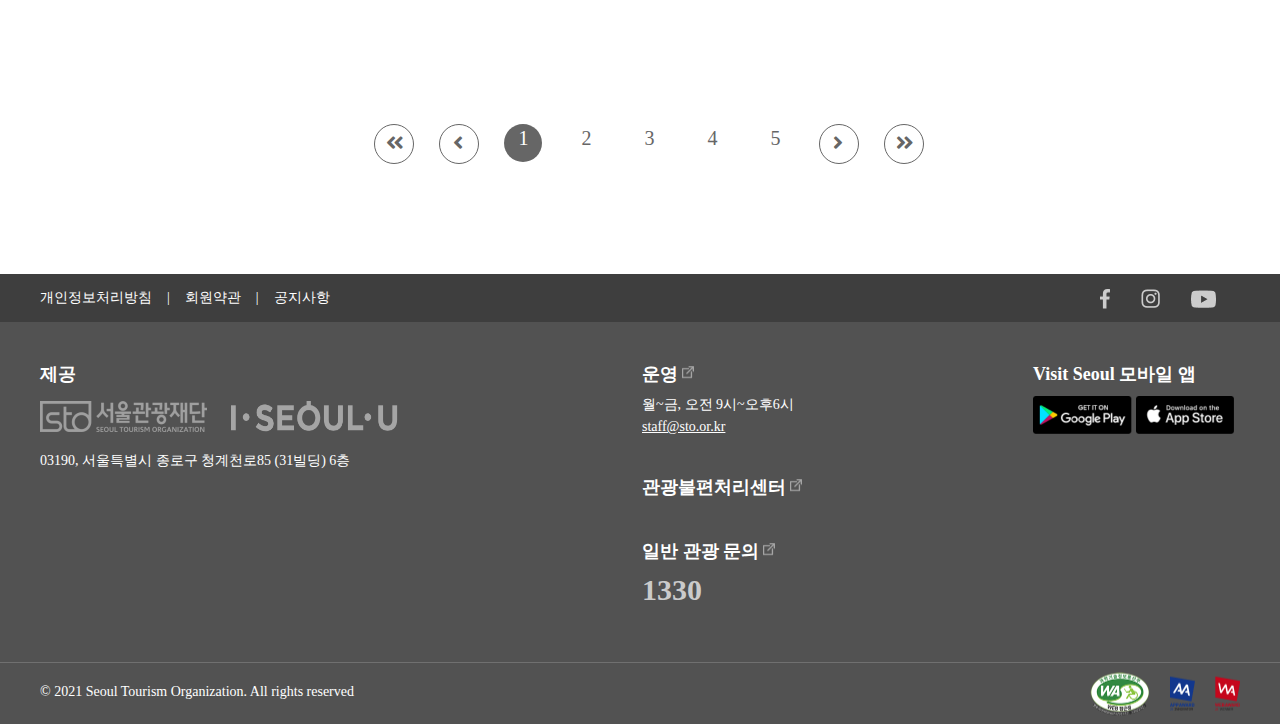
==== commit 95ffbca6: "20220422" ====
--- a/page/editors_pick.html
+++ b/page/editors_pick.html
@@ -22,10 +22,13 @@
       <a href="#main" id="skip-nav">본문 바로가기</a>
       
       <div class="quick-menu on">
+        <div class="point"><span>포인트</span></div>
         <p>Quick Menu<span class="material-icons">expand_more</span></p>
         
         <ul>
-          <li><a href="../page/editors_pick.html"><img alt="에디터추천여행" src="../img/icn_quickMenu_pick@2x.png"><span>에디터추천여행</span></a></li>
+          <li><a href="../../page/editors_pick.html">
+            <div class="point"><span>포인트</span></div>
+            <img alt="에디터추천여행" src="../img/icn_quickMenu_pick@2x.png"><span>에디터추천여행</span></a></li>
           <li><a href="#"><img alt="뉴스레터" src="../img/icn_quickMenu_newsletter@2x.png"><span>뉴스레터</span></a></li>
           <li><a href="#"><img alt="FAQ" src="../img/icn_quickMenu_faq@2x.png"><span>FAQ</span></a></li>
           <li class="last-list">
@@ -78,7 +81,7 @@
       <header id="header">
         <div class="header-box">
           <h1>
-             <a href="index.html"><img alt="visit seoul" src="../img/intro/ico_logo@2x.png"></a>
+             <a href="../index.html"><img alt="visit seoul" src="../img/intro/ico_logo@2x.png"></a>
           </h1>
           <div id="mobile-menu" class="mobile">
             <a href="#" class="menu"><img alt="menu" src="../img/ico-mobile-menu@2x.png" /></a>
@@ -178,7 +181,7 @@
               </li>
 
               <li>
-                <a href="#">추천<i class="fas fa-chevron-down"></i></a>
+                <a href="#"><div class="point"><span>포인트</span></div>추천<i class="fas fa-chevron-down"></i></a>
                 <div class="sub">
                   <div class="content">
                   <div class="title">
@@ -187,7 +190,7 @@
                   </div>
                   <div class="inner">
                     <ul>
-                      <li><a href="page/editors_pick.html">에디터 추천 여행</a></li>
+                      <li><a href="page/editors_pick.html"><div class="point"><span>포인트</span></div>에디터 추천 여행</a></li>
                       <li><a href="#">서울관광 추천 테마코스</a></li>
                       <li><a href="#">서울도보해설관광</a></li>
                       <li><a href="#">한류관광</a></li>
@@ -462,6 +465,7 @@
                   <img alt="새해" src="../img/editors_pick/getImage03.png" />
                 </div>
                 <div class="detail">
+                  <div class="point"><span>포인트</span></div>
                   <h4>서울에서 새해 맞이하기</h4>
                   <p>서울을 여행하는 테마를 나누어 보자. 여행 앞에 특별한 테마가 붙는 순간 우리는 숨겨져 있던 장소를 만나게 될 것이다. 지금의 서울을 있게 한 역사적 장소, 현재까지 이어져 온 문학 등, 당신은 어떤 테마의 여행을 하고 싶어지나요?</p>
                   <div><i class="fas fa-long-arrow-alt-right"></i></div>
--- a/css/style-pc.css
+++ b/css/style-pc.css
@@ -174,7 +174,7 @@
 #season ul.title li div.inner-box ul li:nth-child(3) > a div.hover {left: 810px;}
 #season ul.title li div.inner-box ul li:nth-child(2):hover > a div.hover {left: 405px;}
 #season ul.title li div.inner-box ul li:nth-child(3):hover > a div.hover {left: 810px;}
-
+#season ul.title li div.inner-box p.control {display: none;}
 #season ul.title li div.inner-box ul li a div.hover p {position: relative; top: 47%; left: 37%;  color: #ffffff; font-weight: 700; display:  none;} 
 #season ul.title li div.inner-box ul li:hover a div.hover {position: absolute; left: 0; top: 0; width: 380px; height: 277px; text-align: center; z-index: 1000000; background-color: #000000; opacity: 0.7; display: block;}
 #season ul.title li div.inner-box ul li:hover a div.hover p {position: relative; top: 47%; left: 37%;  color: #ffffff; font-weight: 700; display: block;} 
@@ -258,7 +258,7 @@
 #festival div.box p.control {position: absolute; top: 35%; width: 100%;}
 #festival div.box p.control a img {width: 60px; height: 60px;}
 #festival div.box p.control a.prev {left: 0;}
-#festival div.box p.control a.next {position: absolute; right:0;}
+#festival div.box p.control a.next {position: absolute; right:0;}                                                                                   
 
 
 #hotplace {position: relative; width: 100%; height: 1500px;}
@@ -271,22 +271,14 @@
 #hotplace div.content div.map > ul > li:nth-child(3) {position: absolute; left: 50%; top: 38%;}
 #hotplace div.content div.map > ul > li:nth-child(4) {position: absolute; left: 67%; top: 50%;}
 #hotplace div.content div.map > ul > li:nth-child(5) {position: absolute; left: 58%; top: 48%;}
-
-
 #hotplace div.content div.map > ul > li:hover {transform: scale(1.3); transition: all 0.3s;}
 #hotplace div.content div.map > ul > li.on {transform: scale(1.3); transition: all 0.3s;}
 #hotplace div.content div.map-info {position: absolute; width: 1200px; height: 350px; top: 600px; left: 50%; transform: translate(-50%, 0);}
 #hotplace div.content div.map-info > div.inner-box > ul {position: absolute; left: 50%; top: 0; transform: translate(-50%, 0);}
-
-
-
-
 #hotplace div.content div.map-info > div.inner-box > ul > li > h4 {font-size: 20px; color: #555555; font-weight: 200;}
-
 #hotplace div.content div.map-info > div.inner-box > ul > li {float: left;}
 #hotplace div.content div.map-info > div.inner-box > ul > li > h4 > a {display: block; padding: 10px 25px;}
 #hotplace div.content div.map-info > div.inner-box > ul > li > h4 > a.on {font-weight: 600; color: #000000; border-bottom: 4px solid #000000;}
-
 #hotplace div.content div.map-info > div.inner-box > ul li ul.inner {overflow: hidden; display: none; }
 #hotplace div.content div.map-info > div.inner-box > ul li ul.inner.on {overflow: hidden; display: block;}
 #hotplace div.content div.map-info > div.inner-box > ul li ul.inner {position: absolute; top: 60px; width: 1200px; left: 50%; transform: translate(-50%, 0);}
@@ -299,12 +291,11 @@
 #hotplace div.content div.map-info > div.inner-box > ul li ul.inner li a div.hover p {display: none;}
 #hotplace div.content div.map-info > div.inner-box > ul li ul.inner li a div:hover {width: 274px; height: 180px; background-color: rgba(0, 0, 0, 0.7); transition: 0.3s;}
 #hotplace div.content div.map-info > div.inner-box  > ul li ul.inner li a div:hover p {display: block; position: relative; top: 40%; color: #ffffff; font-weight: 700;}
-
-
 #hotplace div.content div.map-info > div.inner-box > ul li ul.inner li + li {margin-left: 34px;}
 #hotplace div.content div.map-info > div.inner-box > ul li ul.inner li img {width: 100%; height: 180px;}
 #hotplace div.content div.map-info > div.inner-box > ul li ul.inner li h5 {font-size: 25px; color: #333333; font-weight: 400; padding: 10px 0 10px 0;}
 #hotplace div.content div.map-info > div.inner-box > ul li ul.inner li p {overflow: hidden; text-overflow: ellipsis; display:-webkit-box; -webkit-line-clamp: 2; -webkit-box-orient: vertical;}
+#hotplace div.content div.map-info > div.inner-box > p.control {display: none;}
 
 
 
@@ -467,7 +458,7 @@
 #post div.post-list > ul > li > a > div.detail h4 {font-size: 17px; color: #000000; padding: 15px 0 10px 10px; width: 240px; overflow: hidden; white-space: nowrap; text-overflow: ellipsis;}
 #post div.post-list > ul > li > a > div.detail p {padding: 0px 0 10px 10px; overflow: hidden; text-overflow: ellipsis; display: -webkit-box; -webkit-line-clamp: 2; -webkit-box-orient: vertical; width: 240px; height: 28px;}
 
-#post div.post-list > ul > li > a > div.detail:hover div {position: relative; width: 26px; height: 26px; margin: 30px 0 0 220px;  border: 1px solid #137DC3; border-radius: 100px; background-color: #137DC3; display: block;}
+#post div.post-list > ul > li > a > div.detail:hover div:last-child {position: relative; width: 26px; height: 26px; margin: 30px 0 0 220px;  border: 1px solid #137DC3; border-radius: 100px; background-color: #137DC3; display: block;}
 #post div.post-list > ul > li > a > div.detail div > i {top: 3px; left: 7px; color: #ffffff;}
 
 #post ul.page-indicator {position: absolute; width: 1200px; height: 80px; left: 48%; top: 80%; transform: translate(-50%, 0);}
@@ -539,10 +530,8 @@
 
 
 #reply {position: relative; left: 0; top: 0; min-width: 770px; height: 400px;}
-
 #reply div.inner-box {position: absolute; width: 1200px; left: 50%; top: 0; transform: translate(-50%, 0); padding-top: 50px;}
 #reply div.inner-box > ul {position: absolute;}
-
 #reply div.inner-box > ul li {float: left; width: 30px; height: 30px; content: ''; display: inline-block; text-indent: -9999px;}
 #reply div.inner-box > ul li + li {margin-left: 10px;}
 #reply div.inner-box > ul li:nth-child(1) {background: url("../img/newyear/ico-box.png") -681px -184px no-repeat;}
@@ -563,4 +552,47 @@
 #reply img {position: absolute; top: 200px; left: 50%; transform: translate(-50%, 0);}
 
 
-
+div.quick-menu > div.point {left: -30px; top: 135px; z-index: 1000000;}
+div.quick-menu > ul > li > a > div.point {left: 30px; top: 20px; z-index: 1000000;}
+div.inner > ul > li > a > div.point {left: -10px; top: 0; z-index: 1000000;}
+div.detail > div.point {left: 5px; top: 15px;}
+ul.pc-gnb > li > a > div.point {left: 170px; top: 10px;}
+
+
+
+
+.point {position: absolute; width: 5px; height: 5px; border-radius: 5px; background-color: #ff0000; text-indent: -99999px; display: inline-block;}
+
+
+
+
+
+
+
+
+
+
+
+
+
+
+
+
+
+
+
+
+
+
+
+
+
+
+
+
+
+
+
+
+
+
--- a/css/style-m.css
+++ b/css/style-m.css
@@ -33,7 +33,7 @@
 
 #side-menu {display: none;}
 
-#wrapper > a.top-button {position: fixed; z-index: 1000000; right: 2%; top: 80vh; border: 1px solid #555555; width: 50px; height: 50px; border-radius: 30px; text-align: center; background-color: #ffffff;}
+#wrapper > a.top-button {position: fixed; z-index: 1000000; right: 2%; top: 80vh; border: 1px solid #e5e5e5; width: 50px; height: 50px; border-radius: 30px; text-align: center; background-color: #ffffff;}
 #wrapper > a.top-button > img {position: relative; left: 0; top: 50%; transform: translate(0, -50%); width: 16px;}
 
 #wrapper > div.quick-menu {display: block; position: fixed; z-index: 1000000; right: 2%; top: 80vh; border: 1px solid #555555; width: 50px; height: 50px; border-radius: 30px; text-align: center; background-color: #ffffff;}
@@ -47,9 +47,11 @@
 #wrapper > div.mobile-quick-menu > ul {background-color: yellow;}
 
 
-#gnb {display: none; position: absolute; top: 0; width: 100%; background-color: #ffffff; color: #000000; height: 100vh; overflow: auto; font-size: 16px; transition: left 0.3s;}
-#gnb.open {left: 0;}
-#gnb div.mobile-gnb {}
+#gnb { position: absolute; top: 0; left: -100%; width: 100%; background-color: #ffffff; color: #000000; height: 100vh; overflow: auto; font-size: 16px; transition: left 0.8s;}
+#gnb.open {display: block; position: absolute; top: 0; left : 0; width: 100%; background-color: #ffffff; color: #000000; height: 100vh; overflow: auto; font-size: 16px; transition: left 0.8s;}
+
+
+#gnb div.mobile-gnb {display: block;}
 #gnb div.mobile-gnb > div.title {position: relative; width: 100%; height: 200px;}
 #gnb div.mobile-gnb > div.title img.logo {position: absolute; width: 234px; left: 5%; top: 15%; transform: translate(0, -50%);}
 #gnb div.mobile-gnb > div.title > a > img.close {position: absolute; width: 50px; right: 5%; top: 15%; transform: translate(0, -50%);}
@@ -60,26 +62,26 @@
 #gnb ul.sub-menu > li + li {margin-left: 20px;}
 #gnb ul.sub-menu > li > a {position: relative; display: inline-block; height: 100%; width: 100%; line-height: 54px;}
 #gnb ul.sub-menu > li > a i {position: absolute; color: #999999; right: 0; top: 50%; transform: translate(0, -50%);}
-#gnb ul.sub-menu > li > div.select.on {position: relative; left: 0; top: 0; font-size: 18px; background-color: #ffffff; border: 1px solid #e5e5e5; display: block;}
+#gnb ul.sub-menu > li > div.select.on {position: relative; left: 0; top: 0; font-size: 18px; background-color: #ffffff; border: 1px solid #e5e5e5; display: block; z-index: 100000;}
 #gnb ul.sub-menu > li > div.select {position: relative; left: 0; top: 0; font-size: 18px; background-color: #ffffff; border: 1px solid #e5e5e5; display: none;}
 #gnb ul.sub-menu > li > div.select > ul {width: 100%; padding: 10px;}
 #gnb ul.sub-menu > li > div.select > ul > li {position: relative; width: 92%; background-color: #f6f6f6; top: 0; line-height: 65px;}
 #gnb ul.sub-menu > li > div.select > ul > li + li {margin-top: 10px;}
 #gnb ul.sub-menu > li > div.select > ul > li > a > span {font-size: 9px;}
 
-#gnb > ul.pc-gnb {position: relative; margin-top: 35px;}
-#gnb > ul.pc-gnb > li {padding-bottom: 10px; font-size: 25px;}
-#gnb > ul.pc-gnb > li > a {display: inline-block; position: relative; width: 85%; height: 70px; background-color: #ffffff; line-height: 70px; margin-left: 30px;font-weight: 100; border-bottom: 1px solid #333333;}
+#gnb > ul.pc-gnb {display: block;}
+#gnb > ul.pc-gnb > li {position: relative; padding-bottom: 5px; font-size: 22px;}
+#gnb > ul.pc-gnb > li > a {display: inline-block; position: relative; width: 85%; height: 50px; background-color: #ffffff; line-height: 70px; margin-left: 30px;font-weight: 100; border-bottom: 1px solid #333333;}
 #gnb > ul.pc-gnb > li.on > a > i {position: absolute; right: 0; top: 50%; transform: translate(0, -50%) rotate(180deg); color: #999999;}
 #gnb > ul.pc-gnb > li > a > i {position: absolute; right: 0; top: 50%; transform: translate(0, -50%); color: #999999;}
 #gnb > ul.pc-gnb > li.on > a {font-weight: 800;}
 #gnb > ul.pc-gnb > li div.sub > div.content > div.title {display: none;}
 
-#gnb > ul.pc-gnb > li div.sub > div.content > div.inner {position: relative; display: none;}
-#gnb > ul.pc-gnb > li.on div.sub > div.content > div.inner {position: relative; display: block;}
-
-#gnb > ul.pc-gnb > li div.sub > div.content > div.inner > ul {position: absolute; left: 16%; top: 0; z-index: 10000000; background-color: #ffffff; width: 75%; font-weight: 400;}
-#gnb > ul.pc-gnb > li div.sub > div.content > div.inner > ul > li {position: relative; width: 100%; height: 6vh; line-height: 65px; border-bottom: 1px solid #555555;}
+#gnb > ul.pc-gnb li div.sub {position: relative; z-index: 10; overflow: hidden; display: none;}
+#gnb > ul.pc-gnb li.on > div.sub {position: relative; display: block; z-index: 10; overflow: hidden; max-height: 1500px;}
+
+#gnb > ul.pc-gnb > li div.sub > div.content > div.inner > ul {position: relative; left: 16%; top: 0; z-index: 10000000; background-color: #ffffff; width: 75%; font-weight: 400;}
+#gnb > ul.pc-gnb > li div.sub > div.content > div.inner > ul > li {position: relative; width: 100%; height: 5vh; line-height: 30px; border-bottom: 1px solid #555555; overflow: hidden; font-size: 18px;}
 #gnb > ul.pc-gnb > li div.sub > div.content > div.inner > ul > li > a {display: block; line-height: 55px; padding-left: 30px; position: relative;}
 
 
@@ -120,33 +122,44 @@
 
 
 #season {background-color: #ffffff; left: 0; top: 0; position: relative; height: 700px;}
-#season h3 {font-size: 34px; font-weight: 700; text-align: center; padding: 50px 0 2% 0; color: #222222;}
+#season h3 {font-size: 34px; font-weight: 700; text-align: center; padding: 50px 0 0 0; color: #222222;}
 #season ul.title {position: absolute; width: 450px; left: 50%; top: 20%; transform: translate(-50%, 0); text-align: center;}
-#season ul.title li {float: left; font-size: 20px; font-weight: 100; color: #555555; padding: 10px 10px; border: 1px solid #C7C7C7; line-height: 30px;}
-#season ul.title li a {}
-#season ul.title > li:hover {background-color: #137DC3; color: #ffffff; border: 1px solid #137DC3;}
+#season ul.title li {float: left; font-size: 20px; font-weight: 100; color: #555555; padding: 10px 0; border: 1px solid #C7C7C7; line-height: 30px;}
+#season ul.title li a {padding: 10px 10px;}
+#season ul.title > li > a:hover {background-color: #137DC3; color: #ffffff; padding: 15px 10px;}
  
 #season ul.title li + li {margin-left: 10px;}
-
 #season ul.title li div.inner-box {position: absolute; width: 4000px; height: 400px; left: 0; top: 80px;} 
 #season ul.title li div.inner-box ul {position: absolute; left: 0; top: 0; width: 100%; padding-bottom: 30px; background-color: #ffffff; display: none;}
-#season ul.title li div.inner-box.on ul {position: absolute; left: 0; top: 0; width: 100%; padding-bottom: 30px; background-color: #ffffff; display: block; }
-#season ul.title li div.inner-box ul li {float: left; width: 80vw; height: 40vh; border: none; margin-left: 0;}
-#season ul.title li div.inner-box ul li img {width: 100%; height: 100%}
+#season ul.title li div.inner-box.on ul {position: absolute; left: 0; top: 0; width: 100%; padding-bottom: 30px; background-color: #ffffff; display: block;}
+#season ul.title li div.inner-box p.control {display: none;}
+
+
+#season ul.title li div.inner-box.on p.control {position: relative; display: block; left: 0; top: 40%; background: pink; width: 100vw;}
+#season ul.title li div.inner-box.on p.control img {width: 40px;}
+#season ul.title li div.inner-box.on p.control a.prev {position: absolute; left: 0;}
+#season ul.title li div.inner-box.on p.control a.next {position: absolute; right: 0;}
+
+
+#season ul.title li div.inner-box ul li {position: relative; float: left; width: 80vw; height: 40vh; border: none; margin-left: 0; }
+#season ul.title li div.inner-box ul li + li {margin-left: 15px;}
+#season ul.title li div.inner-box ul li img {position: relative; left: -10px; width: 100%; height: 100%}
 #season ul.title li div.inner-box ul li a div.hover {display: none;}
 #season ul.title li div.inner-box ul li a h5 {padding: 10px 0; font-size: 25px; font-weight: 600; color: #333333; text-align: left;}
 #season ul.title li div.inner-box ul li a p {font-size: 16px; color: #000000; text-align: left; }
 
 
-#banner {position: relative; width: 100%; top: 0; background-color: #ffffff;}
-#banner ul {position: absolute; top: 50%;}
-#banner ul li {position: absolute;}
-#banner ul li + li {margin-left: 20px;} 
+#banner {position: relative; padding: 10px 0; background-color: #ffffff;}
+#banner div.slide-box {position: relative; width: 100%;  left: 55%; transform: translate(-50%, 0);}
+#banner div.slide-box div.box-inner {position: relative; }
+#banner div.slide-box div.box-inner img {}
+#banner div.slide-box div.box-inner p.dummy {opacity: 0;}
+#banner div.slide-box div.box-inner ul.slide {position: absolute; top: 0; width: 100%;}
+#banner div.slide-box div.box-inner ul.slide li {position: absolute; width: 90%; height: 100%; display: block; margin-right: 5px;}
 #banner p.control {display: none;}
-#banner div.slide-box > div.box-inner p.dummy {opacity: 0;}
-
-
-#shopping {position: relative; height: 130vh; width: 100vw; background-color: #ffffff;}
+
+
+#shopping {position: relative; height: 130vh; width: 100vw; background-color: #ffffff; padding-top: 50px;}
 #shopping h3 {font-size: 34px; font-weight: 750; text-align: center; padding-bottom: 30px; color: #222222;}
 #shopping div.top5 {position: relative; width: 100%; height: 100%; left: 0; top: 0; }
 #shopping div.top5 ul {position: absolute; width: 90%; height: 100%; left: 49%; top: 0; transform: translate(-50%, 0);}
@@ -160,43 +173,46 @@
 #shopping div.top5 ul li div.hover {display: none;}
 
 
-
-#festival {position: relative; background-color: #f4f4f4; height: 65vh;}
+#festival {position: relative; background-color: #f4f4f4; height: 75vh;}
 #festival h3 {font-size: 34px; font-weight: 750; text-align: center; padding: 50px 0 10px 0; color: #222222; margin-bottom: 20px;}
-#festival ul {position: absolute; max-width: 770px; height: 80%; overflow: hidden; left: 1%; padding-right: 10px; }
-#festival ul li {float: left; width: 30vw; height: 100%; }
-#festival ul li div {position: absolute; background-color: #f4f4f4; width: 100%; height: 30%; z-index: 10; margin-left: 5px; padding-left: 10px;}
-#festival ul li + li {padding-left: 18px;}
-#festival ul li a img {width: 100%; left: 50%; top: 0; transform: translate(8%, 0);}
-#festival ul li div em {position: absolute; padding: 10px; background-color: #e5e5e5; top: 70%;}
-#festival ul li div p {font-size: 22px; width: 30vw; white-space: nowrap; overflow: hidden; text-overflow: ellipsis; padding-top: 20px;}
-#festival ul li p + p {font-size: 15px; width: 30vw; padding-top: 20px; }
-#festival p.control {display: none;}
-
+#festival div.box ul.banner {position: relative; width: 5000px; overflow: hidden; }
+#festival div.box ul.banner > li {float: left; margin-right: 5px; height: 100%;}
+#festival div.box ul.banner > li:last-child {margin-right: 0;}
+#festival div.box ul.banner > li > a {display: block; position: relative;}
+#festival div.box ul.banner > li > a > img {position: relative; height: 60%;}
+#festival div.box ul.banner li div {height: 100%;}
+#festival div.box ul.banner li div em {position: absolute; padding: 5px 10px; background-color: #e5e5e5; bottom: 0; right: 10px;}
+#festival div.box ul.banner li div p {font-size: 22px; width: 30vw; white-space: nowrap; overflow: hidden; text-overflow: ellipsis; padding-top: 10px;}
+#festival div.box ul.banner li p + p {font-size: 15px; width: 30vw; padding-top: 6px;}
+#festival div.box p.control {position: absolute; top: 45%; width: 100%;}
+#festival div.box p.control a img {width: 60px; height: 60px;}
+#festival div.box p.control a.prev {left: 0;}
+#festival div.box p.control a.next {position: absolute; right:0;}    
 
 
 #hotplace {position: relative; width: 100%; height: 160vh; background-color: #ffffff;}
 #hotplace h3 {font-size: 34px; font-weight: 750; text-align: center; color: #222222; padding: 80px 0 30px 0;}
 #hotplace div.content {position: absolute; height: 100%;}
 #hotplace div.content div.map {display: none;}
-
 #hotplace div.map-info div.inner-box {position: relative; margin: 0 40px; height: 100%;}
 #hotplace div.map-info div.inner-box ul.tab-box {position: relative; width: 5000px; height: 100%;}
 #hotplace div.map-info div.inner-box ul.tab-box > li {float: left; width: 75vw; height: 100%; padding-bottom: 20px; margin-right: 15px; background-color: #137DC3;}
-
 #hotplace div.map-info div.inner-box ul.tab-box li div.hover {display: none;}
 #hotplace div.map-info div.inner-box ul.tab-box li h4 {font-size: 38px; color: #ffffff; left: 15px; top: 0; position: relative; padding: 30px 0; }
 #hotplace div.map-info div.inner-box ul.tab-box li ul.inner {}
 #hotplace div.map-info div.inner-box ul.tab-box li ul.inner li {position: relative; height: 15vh; }
 #hotplace div.map-info div.inner-box ul.tab-box li ul.inner li h5 {width: 90%; position: relative; top: -20%; left: 35%; transform: translate(0, -220%); font-size: 26px; overflow: hidden; text-overflow: ellipsis; white-space: nowrap; color: #ffffff; font-weight: 600;}
 #hotplace div.map-info div.inner-box ul.tab-box li ul.inner li img {position: relative; width: 20vw; height: 12vh; left: 20px; top: 0; transform: translate(0, 12%); }
-#hotplace div.map-info div.inner-box ul.tab-box li ul.inner li p {position: relative; top: 0; left: 35%; transform: translate(0, -135%); width: 60%; height: 40%; overflow: hidden; text-overflow: ellipsis; display: -webkit-box; -webkit-line-clamp: 2; -webkit-box-orient: vertical; padding-top: 5px; font-size: 24px; color: #ffffff; font-weight: 200; }
-
-
-#hotplace div.more_info {position: relative; height: 50vh; left: 0; top: 35%;}
-#hotplace div.more_info ul {position: relative; width: 100%; height: 50vh; left: 60%; top: 20%; transform: translate(-50%, 30%);}
+#hotplace div.map-info div.inner-box ul.tab-box li ul.inner li p {position: relative; top: 0; left: 35%; transform: translate(0, -150%); width: 60%; height: 45%; overflow: hidden; text-overflow: ellipsis; display: -webkit-box; -webkit-line-clamp: 2; -webkit-box-orient: vertical; padding-top: 5px; font-size: 24px; color: #ffffff; font-weight: 200;}
+#hotplace div.map-info div.inner-box p.control {position: absolute; width: 85vw; height: 60px; left: 0; top: 260px; transform: translate(-6%, 0);}
+#hotplace div.map-info div.inner-box p.control a {position: absolute;}
+#hotplace div.map-info div.inner-box p.control a img {width: 50px; height: 50px;}
+#hotplace div.map-info div.inner-box p.control a.prev {left: 0;}
+#hotplace div.map-info div.inner-box p.control a.next {right: 0;}
+
+#hotplace div.more_info {position: relative;  left: 0; top: 50%;  padding-bottom: 50px;}
+#hotplace div.more_info ul {position: relative; width: 100%; height: 50vh; left: 60%; top: 0; transform: translate(-50%, 0);}
 #hotplace div.more_info ul li {width: 80%; height: 15%; margin-bottom: 60px;}
-
 #hotplace div.more_info ul li a {position: relative; height: 100px;}
 #hotplace div.more_info ul li a img {height: 100px;}
 #hotplace div.more_info ul li a h4 {height: 30px; width: 200px; position: absolute; font-size: 22px; color: #ffffff; left: 0%; top: 30%; transform: translate(0, -30%); font-weight: 400; padding-left: 25px;}
@@ -204,7 +220,7 @@
 
 
 
-#tv {position: relative; top: 0; width: 100%; height: 80vh; background-color: #ffffff;}
+#tv {position: relative; top: 0; width: 100%; height: 80vh; background-color: #ffffff; padding-top: 50px;}
 #tv h3 {font-size: 34px; font-weight: 750; text-align: center; color: #222222; padding-bottom: 30px;}
 #tv ul li a img.youtube {width: 100%; height: 50%;}
 #tv div.media {position: relative; width: 100%; height: 100%; }
